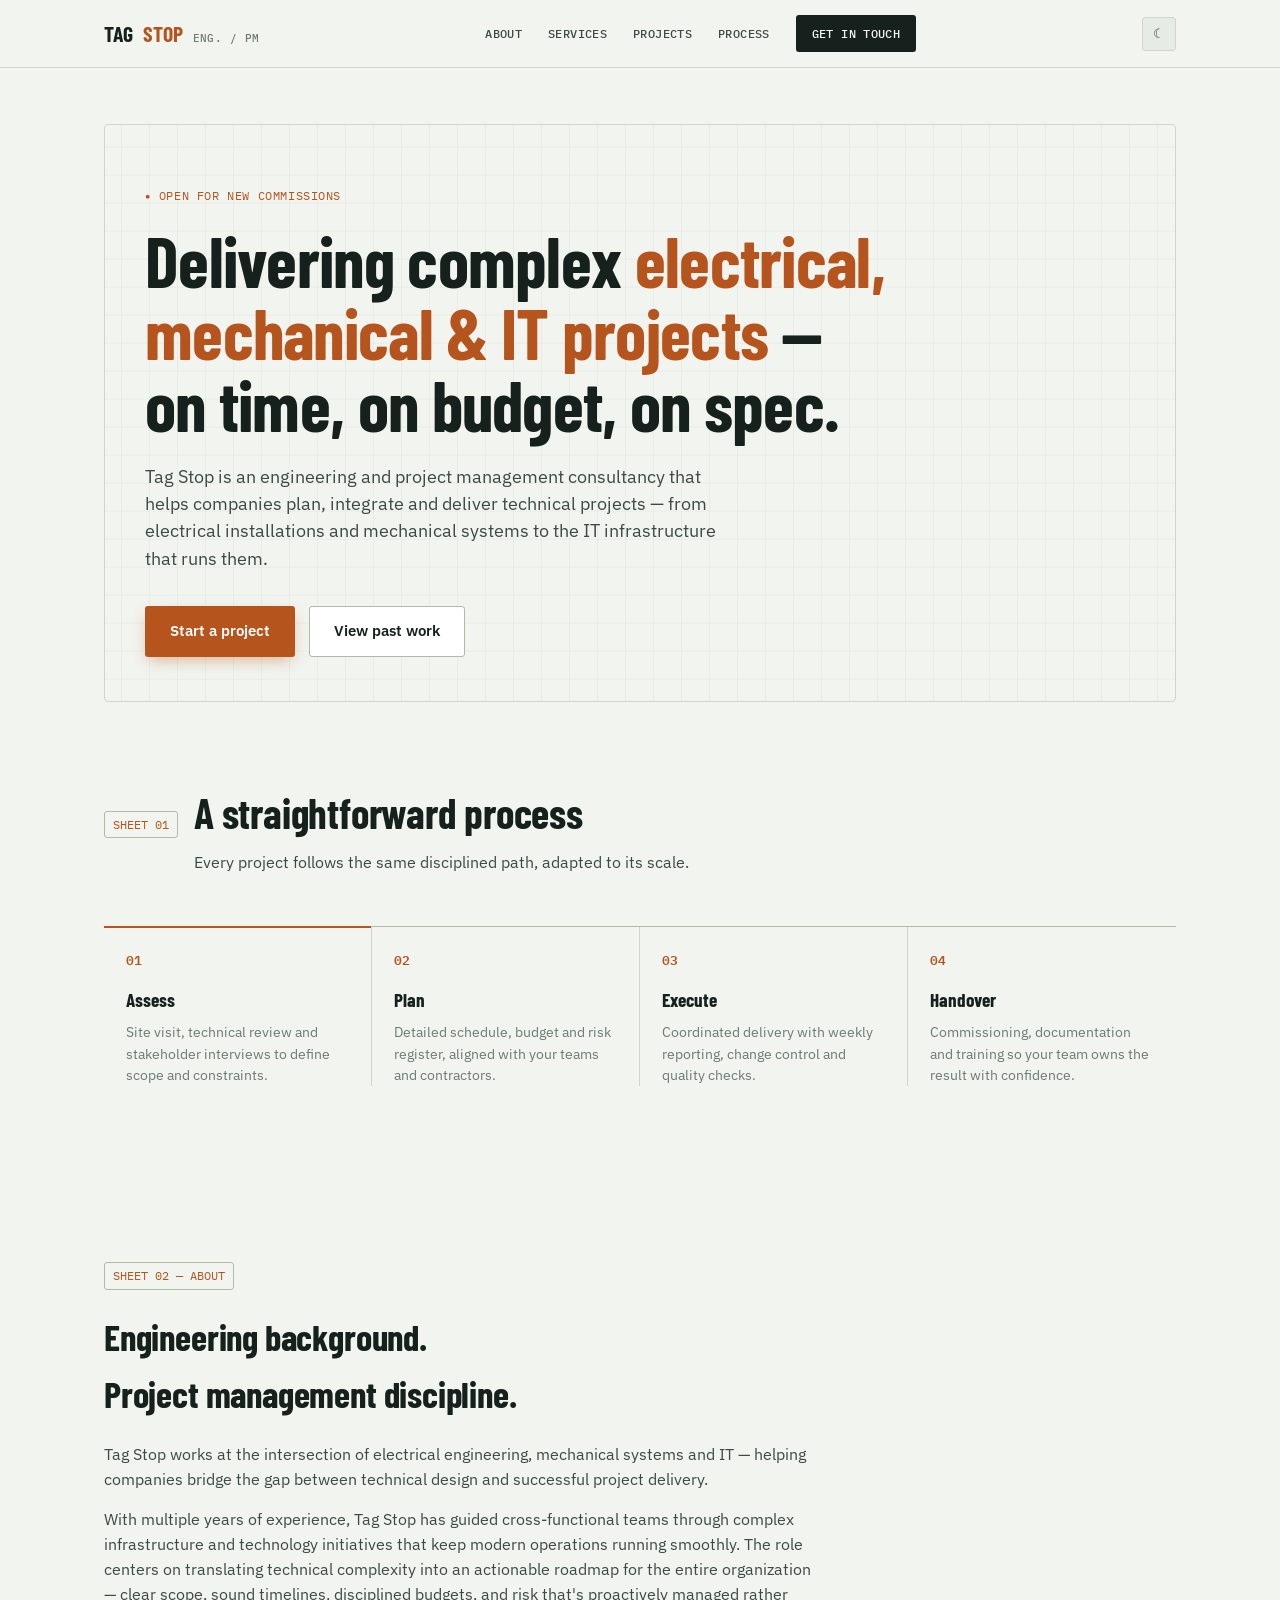
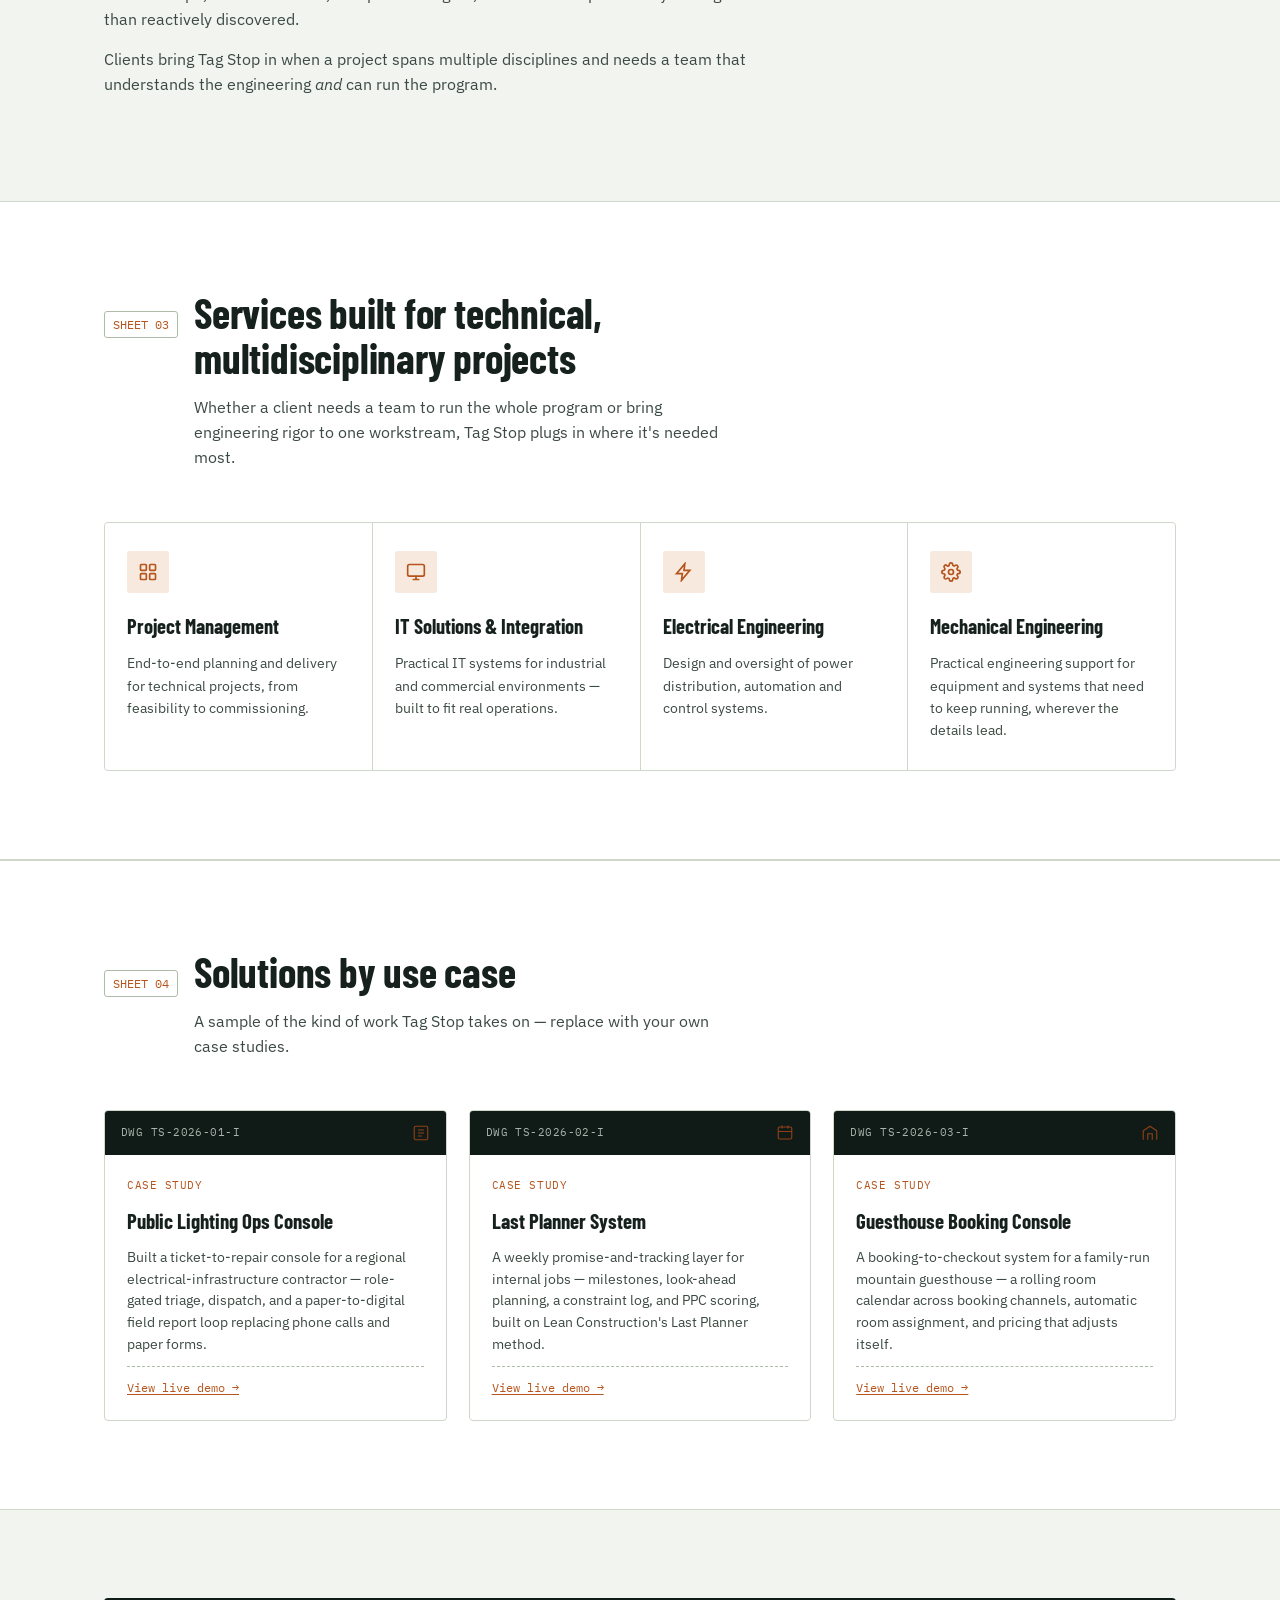
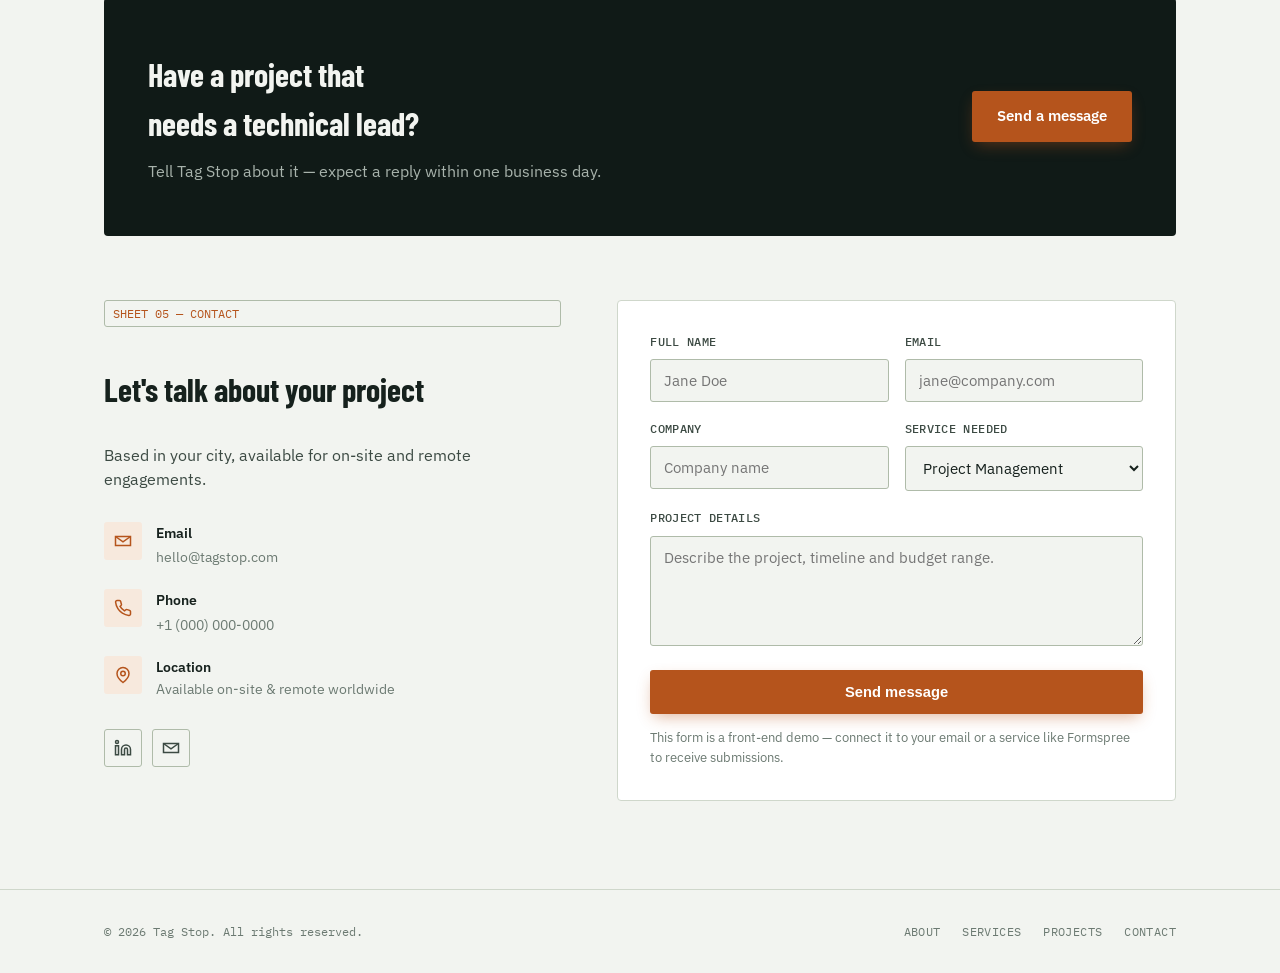
==== index.html @ 8721bf60 "Remove paper-plane illustration from hero, restore original grid Revert the hero background grid squ" ====
<!DOCTYPE html>
<html lang="en">
<head>
<meta charset="UTF-8">
<meta name="viewport" content="width=device-width, initial-scale=1.0">
<title>Tag Stop — Project Management & Engineering Consultant</title>
<meta name="description" content="Tag Stop helps companies deliver complex electrical, mechanical and IT projects on time and on budget — project management, systems integration and engineering consulting.">
<link rel="preconnect" href="https://fonts.googleapis.com">
<link rel="preconnect" href="https://fonts.gstatic.com" crossorigin>
<link href="https://fonts.googleapis.com/css2?family=Barlow+Condensed:wght@500;600;700&family=IBM+Plex+Sans:wght@400;500;600&family=IBM+Plex+Mono:wght@500;600&display=swap" rel="stylesheet">
<link rel="stylesheet" href="styles.css">
</head>
<body>

<!--
  EDIT ME: replace contact details, project descriptions,
  testimonials and stats below with your real information.
-->

<header>
  <div class="wrap nav">
    <a href="#top" class="brand">TAG<span> STOP</span><span class="brand-sub">Eng. / PM</span></a>
    <div class="nav-links">
      <a href="#about">About</a>
      <a href="#services">Services</a>
      <a href="#projects">Projects</a>
      <a href="#process">Process</a>
      <a href="#contact" class="nav-cta">Get in touch</a>
    </div>
    <div class="nav-right">
      <button class="theme-toggle" aria-label="Toggle dark mode">☾</button>
      <button class="menu-btn" aria-label="Open menu">
        <svg width="22" height="22" viewBox="0 0 24 24" fill="none" stroke="currentColor" stroke-width="2"><line x1="3" y1="6" x2="21" y2="6"/><line x1="3" y1="12" x2="21" y2="12"/><line x1="3" y1="18" x2="21" y2="18"/></svg>
      </button>
    </div>
  </div>
</header>

<main id="top">

  <!-- Hero -->
  <section class="hero">
    <div class="wrap">
      <div class="hero-frame">
        <div class="hero-main">
          <span class="eyebrow">Open for new commissions</span>
          <h1>Delivering complex <em>electrical, mechanical &amp; IT projects</em> — on time, on budget, on spec.</h1>
          <p class="lead">Tag Stop is an engineering and project management consultancy that helps companies plan, integrate and deliver technical projects — from electrical installations and mechanical systems to the IT infrastructure that runs them.</p>
          <div class="hero-actions">
            <a href="#contact" class="btn btn-primary">Start a project</a>
            <a href="#projects" class="btn btn-ghost">View past work</a>
          </div>
        </div>
      </div>
    </div>
  </section>

  <!-- Process -->
  <section id="process">
    <div class="wrap">
      <div class="section-head">
        <span class="sheet-no">SHEET&nbsp;01</span>
        <div>
          <h2>A straightforward process</h2>
          <p>Every project follows the same disciplined path, adapted to its scale.</p>
        </div>
      </div>
      <div class="process-grid">
        <div class="process-step">
          <div class="step-num">01</div>
          <h4>Assess</h4>
          <p>Site visit, technical review and stakeholder interviews to define scope and constraints.</p>
        </div>
        <div class="process-step">
          <div class="step-num">02</div>
          <h4>Plan</h4>
          <p>Detailed schedule, budget and risk register, aligned with your teams and contractors.</p>
        </div>
        <div class="process-step">
          <div class="step-num">03</div>
          <h4>Execute</h4>
          <p>Coordinated delivery with weekly reporting, change control and quality checks.</p>
        </div>
        <div class="process-step">
          <div class="step-num">04</div>
          <h4>Handover</h4>
          <p>Commissioning, documentation and training so your team owns the result with confidence.</p>
        </div>
      </div>
    </div>
  </section>

  <!-- About -->
  <section id="about">
    <div class="wrap">
      <div class="about-copy" style="max-width:720px;">
        <span class="kicker">SHEET 02 — ABOUT</span>
        <h3>Engineering background. Project management discipline.</h3>
        <p>Tag Stop works at the intersection of electrical engineering, mechanical systems and IT — helping companies bridge the gap between technical design and successful project delivery.</p>
        <p>With multiple years of experience, Tag Stop has guided cross-functional teams through complex infrastructure and technology initiatives that keep modern operations running smoothly. The role centers on translating technical complexity into an actionable roadmap for the entire organization — clear scope, sound timelines, disciplined budgets, and risk that's proactively managed rather than reactively discovered.</p>
        <p>Clients bring Tag Stop in when a project spans multiple disciplines and needs a team that understands the engineering <em>and</em> can run the program.</p>
      </div>
    </div>
  </section>

  <!-- Services -->
  <section id="services" class="alt-bg">
    <div class="wrap">
      <div class="section-head">
        <span class="sheet-no">SHEET&nbsp;03</span>
        <div>
          <h2>Services built for technical, multidisciplinary projects</h2>
          <p>Whether a client needs a team to run the whole program or bring engineering rigor to one workstream, Tag Stop plugs in where it's needed most.</p>
        </div>
      </div>
      <div class="services-grid">
        <div class="service-card">
          <div class="icon"><svg width="20" height="20" viewBox="0 0 24 24" fill="none" stroke="currentColor" stroke-width="2"><rect x="3" y="3" width="7" height="7" rx="1"/><rect x="14" y="3" width="7" height="7" rx="1"/><rect x="14" y="14" width="7" height="7" rx="1"/><rect x="3" y="14" width="7" height="7" rx="1"/></svg></div>
          <h3>Project Management</h3>
          <p>End-to-end planning and delivery for technical projects, from feasibility to commissioning.</p>
        </div>
        <div class="service-card">
          <div class="icon"><svg width="20" height="20" viewBox="0 0 24 24" fill="none" stroke="currentColor" stroke-width="2"><rect x="2" y="3" width="20" height="14" rx="2"/><path d="M8 21h8M12 17v4"/></svg></div>
          <h3>IT Solutions &amp; Integration</h3>
          <p>Practical IT systems for industrial and commercial environments — built to fit real operations.</p>
        </div>
        <div class="service-card">
          <div class="icon"><svg width="20" height="20" viewBox="0 0 24 24" fill="none" stroke="currentColor" stroke-width="2"><path d="M13 2 3 14h7l-1 8 10-12h-7l1-8Z"/></svg></div>
          <h3>Electrical Engineering</h3>
          <p>Design and oversight of power distribution, automation and control systems.</p>
        </div>
        <div class="service-card">
          <div class="icon"><svg width="20" height="20" viewBox="0 0 24 24" fill="none" stroke="currentColor" stroke-width="2"><circle cx="12" cy="12" r="3"/><path d="M19.4 15a1.65 1.65 0 0 0 .33 1.82l.06.06a2 2 0 1 1-2.83 2.83l-.06-.06a1.65 1.65 0 0 0-1.82-.33 1.65 1.65 0 0 0-1 1.51V21a2 2 0 0 1-4 0v-.09A1.65 1.65 0 0 0 9 19.4a1.65 1.65 0 0 0-1.82.33l-.06.06a2 2 0 1 1-2.83-2.83l.06-.06a1.65 1.65 0 0 0 .33-1.82 1.65 1.65 0 0 0-1.51-1H3a2 2 0 0 1 0-4h.09A1.65 1.65 0 0 0 4.6 9a1.65 1.65 0 0 0-.33-1.82l-.06-.06a2 2 0 1 1 2.83-2.83l.06.06a1.65 1.65 0 0 0 1.82.33H9a1.65 1.65 0 0 0 1-1.51V3a2 2 0 0 1 4 0v.09a1.65 1.65 0 0 0 1 1.51 1.65 1.65 0 0 0 1.82-.33l.06-.06a2 2 0 1 1 2.83 2.83l-.06.06a1.65 1.65 0 0 0-.33 1.82V9a1.65 1.65 0 0 0 1.51 1H21a2 2 0 0 1 0 4h-.09a1.65 1.65 0 0 0-1.51 1Z"/></svg></div>
          <h3>Mechanical Engineering</h3>
          <p>Practical engineering support for equipment and systems that need to keep running, wherever the details lead.</p>
        </div>
      </div>
    </div>
  </section>

  <!-- Projects -->
  <section id="projects" class="alt-bg">
    <div class="wrap">
      <div class="section-head">
        <span class="sheet-no">SHEET&nbsp;04</span>
        <div>
          <h2>Solutions by use case</h2>
          <p>A sample of the kind of work Tag Stop takes on — replace with your own case studies.</p>
        </div>
      </div>
      <div class="projects-grid">
        <div class="project-card">
          <div class="project-thumb">
            <span class="dwg-no">DWG TS-2026-01-I</span>
            <span class="icon"><svg width="18" height="18" viewBox="0 0 24 24" fill="none" stroke="currentColor" stroke-width="1.5"><rect x="3" y="3" width="18" height="18" rx="2"/><path d="M8 8h8M8 12h8M8 16h5"/></svg></span>
          </div>
          <div class="project-body">
            <span class="project-tag">Case Study</span>
            <h3>Public Lighting Ops Console</h3>
            <p>Built a ticket-to-repair console for a regional electrical-infrastructure contractor — role-gated triage, dispatch, and a paper-to-digital field report loop replacing phone calls and paper forms.</p>
            <div class="project-meta"><a href="demos/public-lighting-ops-console.html" style="color:var(--accent);text-decoration:underline;text-underline-offset:2px;">View live demo →</a></div>
          </div>
        </div>
        <div class="project-card">
          <div class="project-thumb">
            <span class="dwg-no">DWG TS-2026-02-I</span>
            <span class="icon"><svg width="18" height="18" viewBox="0 0 24 24" fill="none" stroke="currentColor" stroke-width="1.5"><rect x="3" y="4" width="18" height="16" rx="2"/><path d="M8 2v4M16 2v4M3 10h18"/></svg></span>
          </div>
          <div class="project-body">
            <span class="project-tag">Case Study</span>
            <h3>Last Planner System</h3>
            <p>A weekly promise-and-tracking layer for internal jobs — milestones, look-ahead planning, a constraint log, and PPC scoring, built on Lean Construction's Last Planner method.</p>
            <div class="project-meta"><a href="demos/last-planner-system.html" style="color:var(--accent);text-decoration:underline;text-underline-offset:2px;">View live demo →</a></div>
          </div>
        </div>
        <div class="project-card">
          <div class="project-thumb">
            <span class="dwg-no">DWG TS-2026-03-I</span>
            <span class="icon"><svg width="18" height="18" viewBox="0 0 24 24" fill="none" stroke="currentColor" stroke-width="1.5"><path d="M3 21V9l9-6 9 6v12"/><path d="M9 21v-8h6v8"/></svg></span>
          </div>
          <div class="project-body">
            <span class="project-tag">Case Study</span>
            <h3>Guesthouse Booking Console</h3>
            <p>A booking-to-checkout system for a family-run mountain guesthouse — a rolling room calendar across booking channels, automatic room assignment, and pricing that adjusts itself.</p>
            <div class="project-meta"><a href="demos/guesthouse-booking-console.html" style="color:var(--accent);text-decoration:underline;text-underline-offset:2px;">View live demo →</a></div>
          </div>
        </div>
      </div>
    </div>
  </section>

  <!-- CTA + Contact -->
  <section id="contact">
    <div class="wrap">
      <div class="cta-band" style="margin-bottom:64px;">
        <div>
          <h2>Have a project that needs a technical lead?</h2>
          <p>Tell Tag Stop about it — expect a reply within one business day.</p>
        </div>
        <a href="#contact-form" class="btn btn-primary">Send a message</a>
      </div>

      <div class="contact-wrap">
        <div class="contact-info">
          <span class="kicker">SHEET 05 — CONTACT</span>
          <h2>Let's talk about your project</h2>
          <p style="color:var(--ink-700);margin-bottom:10px;">Based in your city, available for on-site and remote engagements.</p>

          <div class="contact-item">
            <div class="icon"><svg width="18" height="18" viewBox="0 0 24 24" fill="none" stroke="currentColor" stroke-width="2"><path d="M4 4h16v16H4z" opacity="0"/><path d="M22 6 12 13 2 6"/><path d="M2 6h20v12H2z"/></svg></div>
            <div>
              <h4>Email</h4>
              <a href="mailto:hello@tagstop.com">hello@tagstop.com</a>
            </div>
          </div>
          <div class="contact-item">
            <div class="icon"><svg width="18" height="18" viewBox="0 0 24 24" fill="none" stroke="currentColor" stroke-width="2"><path d="M22 16.92v3a2 2 0 0 1-2.18 2 19.79 19.79 0 0 1-8.63-3.07 19.5 19.5 0 0 1-6-6 19.79 19.79 0 0 1-3.07-8.67A2 2 0 0 1 4.11 2h3a2 2 0 0 1 2 1.72c.127.96.362 1.903.7 2.81a2 2 0 0 1-.45 2.11L8.09 9.91a16 16 0 0 0 6 6l1.27-1.27a2 2 0 0 1 2.11-.45c.907.338 1.85.573 2.81.7A2 2 0 0 1 22 16.92Z"/></svg></div>
            <div>
              <h4>Phone</h4>
              <a href="tel:+10000000000">+1 (000) 000-0000</a>
            </div>
          </div>
          <div class="contact-item">
            <div class="icon"><svg width="18" height="18" viewBox="0 0 24 24" fill="none" stroke="currentColor" stroke-width="2"><path d="M20 10c0 6-8 12-8 12s-8-6-8-12a8 8 0 0 1 16 0Z"/><circle cx="12" cy="10" r="3"/></svg></div>
            <div>
              <h4>Location</h4>
              <p>Available on-site &amp; remote worldwide</p>
            </div>
          </div>

          <div class="social-row">
            <a href="#" aria-label="LinkedIn"><svg width="18" height="18" viewBox="0 0 24 24" fill="none" stroke="currentColor" stroke-width="2"><path d="M16 8a6 6 0 0 1 6 6v7h-4v-7a2 2 0 0 0-2-2 2 2 0 0 0-2 2v7h-4v-7a6 6 0 0 1 6-6Z"/><rect x="2" y="9" width="4" height="12"/><circle cx="4" cy="4" r="2"/></svg></a>
            <a href="#" aria-label="Email"><svg width="18" height="18" viewBox="0 0 24 24" fill="none" stroke="currentColor" stroke-width="2"><path d="M22 6 12 13 2 6"/><path d="M2 6h20v12H2z"/></svg></a>
          </div>
        </div>

        <div class="form-card" id="contact-form">
          <form id="contact-form-el">
            <div class="form-row">
              <div class="field">
                <label for="name">Full name</label>
                <input id="name" name="name" type="text" required placeholder="Jane Doe">
              </div>
              <div class="field">
                <label for="email">Email</label>
                <input id="email" name="email" type="email" required placeholder="jane@company.com">
              </div>
            </div>
            <div class="form-row">
              <div class="field">
                <label for="company">Company</label>
                <input id="company" name="company" type="text" placeholder="Company name">
              </div>
              <div class="field">
                <label for="service">Service needed</label>
                <select id="service" name="service">
                  <option>Project Management</option>
                  <option>IT Solutions &amp; Integration</option>
                  <option>Electrical Engineering</option>
                  <option>Mechanical Engineering</option>
                  <option>Other / Not sure yet</option>
                </select>
              </div>
            </div>
            <div class="field">
              <label for="message">Project details</label>
              <textarea id="message" name="message" required placeholder="Describe the project, timeline and budget range."></textarea>
            </div>
            <button type="submit" class="btn btn-primary" style="width:100%;justify-content:center;">Send message</button>
            <p class="form-note">This form is a front-end demo — connect it to your email or a service like Formspree to receive submissions.</p>
            <p id="form-status"></p>
          </form>
        </div>
      </div>
    </div>
  </section>

</main>

<footer>
  <div class="wrap footer-row">
    <p>© <span id="year"></span> Tag Stop. All rights reserved.</p>
    <div class="footer-links">
      <a href="#about">About</a>
      <a href="#services">Services</a>
      <a href="#projects">Projects</a>
      <a href="#contact">Contact</a>
    </div>
  </div>
</footer>

<script src="script.js"></script>
</body>
</html>
---- styles.css ----
:root{
  --paper:#F2F4F0;
  --paper-050:#FFFFFF;
  --paper-100:#E7EBE5;
  --ink-900:#16211D;
  --ink-700:#3C4A43;
  --ink-500:#6C7A72;
  --ink-300:#A8B3AC;
  --line:#CFD7CB;
  --line-strong:#AFBBA9;
  --accent:#B5541C;
  --accent-600:#8F4116;
  --accent-050:#F7E9DD;
  --blue-ink:#2C5870;
  --blue-050:#E4EDF0;
  --panel-dark:#101A17;
  --panel-dark-2:#182620;
  --display:'Barlow Condensed',sans-serif;
  --body:'IBM Plex Sans',sans-serif;
  --mono:'IBM Plex Mono',monospace;
}
:root[data-theme="dark"]{
  --paper:#0E1613;
  --paper-050:#131E1A;
  --paper-100:#1A2622;
  --ink-900:#EAF0EA;
  --ink-700:#B7C4BC;
  --ink-500:#899A90;
  --ink-300:#3A4842;
  --line:#28362F;
  --line-strong:#3A4A42;
  --accent:#E2874A;
  --accent-600:#EEA46E;
  --accent-050:#2A1D12;
  --blue-ink:#7FB2CC;
  --blue-050:#16262E;
  --panel-dark:#08100D;
  --panel-dark-2:#0F1915;
}
@media (prefers-color-scheme: dark){
  :root:not([data-theme="light"]){
    --paper:#0E1613;
    --paper-050:#131E1A;
    --paper-100:#1A2622;
    --ink-900:#EAF0EA;
    --ink-700:#B7C4BC;
    --ink-500:#899A90;
    --ink-300:#3A4842;
    --line:#28362F;
    --line-strong:#3A4A42;
    --accent:#E2874A;
    --accent-600:#EEA46E;
    --accent-050:#2A1D12;
    --blue-ink:#7FB2CC;
    --blue-050:#16262E;
    --panel-dark:#08100D;
    --panel-dark-2:#0F1915;
  }
}
*{box-sizing:border-box;margin:0;padding:0;}
html{scroll-behavior:smooth;}
@media (prefers-reduced-motion: reduce){
  html{scroll-behavior:auto;}
  *{animation-duration:0.001ms !important; transition-duration:0.001ms !important;}
}
body{
  font-family:var(--body);
  background:var(--paper);
  color:var(--ink-900);
  line-height:1.55;
  -webkit-font-smoothing:antialiased;
}
img,svg{display:block;max-width:100%;}
a{color:inherit;text-decoration:none;}
ul{list-style:none;}
:focus-visible{outline:2px solid var(--accent);outline-offset:2px;}
h1,h2,h3,h4{text-wrap:balance;}

.wrap{
  width:100%;
  max-width:1120px;
  margin:0 auto;
  padding-inline:24px;
}

/* Header */
header{
  position:sticky;
  top:0;
  z-index:50;
  background:color-mix(in srgb, var(--paper) 90%, transparent);
  backdrop-filter:blur(10px);
  border-bottom:1px solid var(--line);
}
.nav{
  display:flex;
  align-items:center;
  justify-content:space-between;
  padding-block:15px;
}
.brand{
  font-family:var(--display);
  font-weight:700;
  font-size:1.35rem;
  letter-spacing:0.01em;
  display:flex;
  align-items:baseline;
  gap:9px;
}
.brand .brand-sub{
  font-family:var(--mono);
  font-weight:500;
  font-size:0.68rem;
  letter-spacing:0.04em;
  text-transform:uppercase;
  color:var(--ink-500);
}
.brand span{color:var(--accent);}
.nav-links{
  display:flex;
  gap:26px;
  align-items:center;
}
.nav-links a{
  font-family:var(--mono);
  font-size:0.78rem;
  letter-spacing:0.03em;
  text-transform:uppercase;
  font-weight:500;
  color:var(--ink-700);
  transition:color .15s;
}
.nav-links a:hover{color:var(--accent);}
.nav-cta{
  background:var(--ink-900);
  color:var(--paper) !important;
  padding:9px 16px;
  border-radius:3px;
}
.theme-toggle{
  background:var(--paper-100);
  border:1px solid var(--line);
  border-radius:3px;
  width:34px;
  height:34px;
  display:flex;
  align-items:center;
  justify-content:center;
  cursor:pointer;
  color:var(--ink-700);
}
.menu-btn{
  display:none;
  background:none;
  border:none;
  cursor:pointer;
  color:var(--ink-900);
  padding:6px;
}
.nav-right{display:flex;align-items:center;gap:14px;}

/* Hero — laid out like a drawing-sheet title block */
.hero{
  padding-block:56px 0;
  position:relative;
}
.hero-frame{
  border:1px solid var(--line);
  border-radius:4px;
  overflow:hidden;
}
.hero-main{
  padding:56px 40px 44px;
  background:
    repeating-linear-gradient(0deg, transparent, transparent 27px, color-mix(in srgb, var(--line) 55%, transparent) 28px),
    repeating-linear-gradient(90deg, transparent, transparent 27px, color-mix(in srgb, var(--line) 55%, transparent) 28px);
  background-size:28px 28px;
  background-position:center;
}
.eyebrow{
  display:inline-flex;
  align-items:center;
  gap:8px;
  font-family:var(--mono);
  font-size:0.74rem;
  letter-spacing:0.05em;
  text-transform:uppercase;
  color:var(--accent);
  margin-bottom:20px;
}
.eyebrow::before{content:"●"; font-size:0.55rem;}
.hero h1{
  font-family:var(--display);
  font-weight:700;
  font-size:clamp(2.4rem, 6vw, 4.4rem);
  letter-spacing:-0.01em;
  line-height:1.02;
  max-width:820px;
}
.hero h1 em{
  font-style:normal;
  color:var(--accent);
}
.hero p.lead{
  margin-top:22px;
  font-size:1.1rem;
  color:var(--ink-700);
  max-width:600px;
}
.hero-actions{
  display:flex;
  gap:14px;
  margin-top:34px;
  flex-wrap:wrap;
}
.btn{
  display:inline-flex;
  align-items:center;
  gap:8px;
  padding:13px 24px;
  border-radius:3px;
  font-weight:600;
  font-size:0.92rem;
  cursor:pointer;
  border:1px solid transparent;
  transition:transform .15s, box-shadow .15s, background .15s;
}
.btn:hover{transform:translateY(-1px);}
.btn-primary{
  background:var(--accent);
  color:#fff;
  box-shadow:0 6px 16px -4px color-mix(in srgb, var(--accent) 45%, transparent);
}
.btn-primary:hover{background:var(--accent-600);}
.btn-ghost{
  background:var(--paper-050);
  color:var(--ink-900);
  border:1px solid var(--line-strong);
}
.btn-ghost:hover{border-color:var(--ink-500);}

/* Section shared */
section{padding-block:88px;}
.section-head{
  max-width:640px;
  margin-bottom:52px;
  display:flex;
  align-items:baseline;
  gap:16px;
}
.sheet-no{
  font-family:var(--mono);
  font-size:0.78rem;
  color:var(--accent);
  border:1px solid var(--line-strong);
  border-radius:3px;
  padding:3px 8px;
  flex-shrink:0;
  white-space:nowrap;
}
.kicker{
  font-family:var(--mono);
  font-size:0.78rem;
  color:var(--accent);
  border:1px solid var(--line-strong);
  border-radius:3px;
  padding:3px 8px;
  display:inline-block;
  margin-bottom:18px;
}
.section-head h2{
  font-family:var(--display);
  font-size:clamp(1.9rem, 3.4vw, 2.6rem);
  font-weight:700;
  letter-spacing:-0.005em;
  line-height:1.08;
}
.section-head p{
  margin-top:14px;
  color:var(--ink-700);
  font-size:1.02rem;
  max-width:560px;
}
.alt-bg{background:var(--paper-050); border-top:1px solid var(--line); border-bottom:1px solid var(--line);}

/* About */
.about-copy h3{
  font-family:var(--display);
  font-weight:700;
  font-size:clamp(1.7rem,3vw,2.3rem);
  letter-spacing:-0.005em;
  margin-bottom:20px;
}
.about-copy p{color:var(--ink-700); margin-bottom:16px;}

/* Services */
.services-grid{
  display:grid;
  grid-template-columns:repeat(4,1fr);
  gap:1px;
  background:var(--line);
  border:1px solid var(--line);
  border-radius:4px;
  overflow:hidden;
}
.service-card{
  padding:28px 22px;
  background:var(--paper-050);
  transition:background .15s;
}
.service-card:hover{background:color-mix(in srgb, var(--accent-050) 55%, var(--paper-050));}
.service-card .icon{
  width:42px;height:42px;
  border-radius:3px;
  background:var(--accent-050);
  color:var(--accent);
  display:flex;align-items:center;justify-content:center;
  margin-bottom:18px;
}
.service-card h3{
  font-family:var(--display);
  font-size:1.28rem;
  font-weight:700;
  margin-bottom:10px;
}
.service-card p{font-size:0.9rem;color:var(--ink-700);}

/* Projects */
.projects-grid{
  display:grid;
  grid-template-columns:repeat(3,1fr);
  gap:22px;
}
.project-card{
  border:1px solid var(--line);
  border-radius:4px;
  overflow:hidden;
  background:var(--paper-050);
  display:flex;
  flex-direction:column;
}
.project-thumb{
  height:44px;
  background:var(--panel-dark);
  display:flex;align-items:center;justify-content:space-between;
  padding:0 16px;
  color:var(--paper);
}
.project-thumb .dwg-no{font-family:var(--mono); font-size:0.7rem; letter-spacing:0.04em; color:var(--ink-300);}
.project-thumb .icon{color:var(--accent-600);}
.project-body{padding:22px; display:flex; flex-direction:column; gap:10px; flex:1;}
.project-tag{
  font-family:var(--mono);
  font-size:0.7rem;
  text-transform:uppercase;
  letter-spacing:0.05em;
  color:var(--accent);
}
.project-body h3{font-family:var(--display); font-size:1.3rem; font-weight:700;}
.project-body p{font-size:0.88rem;color:var(--ink-700); flex:1;}
.project-meta{
  display:flex;
  justify-content:space-between;
  font-family:var(--mono);
  font-size:0.76rem;
  color:var(--ink-500);
  padding-top:12px;
  border-top:1px dashed var(--line-strong);
  font-variant-numeric:tabular-nums;
}

/* Process — real sequence, so numbering earns its place */
.process-grid{
  display:grid;
  grid-template-columns:repeat(4,1fr);
  gap:0;
  border-top:1px solid var(--line-strong);
  position:relative;
}
.process-step{
  padding:24px 22px 0;
  position:relative;
  border-right:1px solid var(--line);
}
.process-step:last-child{border-right:none;}
.process-step:first-child::before{
  content:"";
  position:absolute;
  top:-1px; left:0;
  width:100%; height:2px;
  background:var(--accent);
}
.step-num{
  font-family:var(--mono);
  font-size:0.8rem;
  font-weight:600;
  color:var(--accent);
  margin-bottom:14px;
  display:block;
}
.process-step h4{font-family:var(--display); font-size:1.2rem; font-weight:700; margin-bottom:8px;}
.process-step p{font-size:0.86rem;color:var(--ink-500);}

/* Contact */
.contact-wrap{
  display:grid;
  grid-template-columns:0.9fr 1.1fr;
  gap:56px;
}
.contact-info h2{
  font-family:var(--display);
  font-weight:700;
  font-size:clamp(1.6rem,2.5vw,2.1rem);
  margin-bottom:8px;
}
.contact-info{display:flex; flex-direction:column; gap:20px;}
.contact-item{display:flex; gap:14px; align-items:flex-start;}
.contact-item .icon{
  width:38px;height:38px;flex-shrink:0;
  border-radius:3px;
  background:var(--accent-050);
  color:var(--accent);
  display:flex;align-items:center;justify-content:center;
}
.contact-item h4{font-size:0.9rem;font-weight:600;}
.contact-item p, .contact-item a{font-size:0.88rem;color:var(--ink-500);}
.social-row{display:flex; gap:10px; margin-top:8px;}
.social-row a{
  width:38px;height:38px;
  border:1px solid var(--line-strong);
  border-radius:3px;
  display:flex;align-items:center;justify-content:center;
  color:var(--ink-700);
  transition:border-color .15s,color .15s;
}
.social-row a:hover{border-color:var(--accent); color:var(--accent);}

.form-card{
  background:var(--paper-050);
  border:1px solid var(--line);
  border-radius:4px;
  padding:32px;
}
.form-row{display:grid; grid-template-columns:1fr 1fr; gap:16px;}
.field{margin-bottom:18px;}
.field label{
  display:block;
  font-family:var(--mono);
  font-size:0.74rem;
  text-transform:uppercase;
  letter-spacing:0.03em;
  font-weight:500;
  margin-bottom:8px;
  color:var(--ink-700);
}
.field input, .field select, .field textarea{
  width:100%;
  padding:11px 13px;
  border:1px solid var(--line-strong);
  border-radius:3px;
  background:var(--paper);
  color:var(--ink-900);
  font-family:var(--body);
  font-size:0.92rem;
}
.field textarea{resize:vertical; min-height:110px;}
.field input:focus, .field select:focus, .field textarea:focus{
  outline:none;
  border-color:var(--accent);
  background:var(--paper-050);
}
.form-note{font-size:0.8rem; color:var(--ink-500); margin-top:14px;}
#form-status{font-size:0.85rem; margin-top:14px; display:none;}
#form-status.show{display:block;}
#form-status.ok{color:var(--blue-ink);}

/* CTA band */
.cta-band{
  background:var(--panel-dark);
  color:var(--paper);
  border-radius:4px;
  padding:52px 44px;
  display:flex;
  align-items:center;
  justify-content:space-between;
  gap:32px;
  flex-wrap:wrap;
}
.cta-band h2{
  font-family:var(--display);
  font-size:2rem;
  font-weight:700;
  max-width:480px;
}
.cta-band p{color:var(--ink-300); margin-top:10px;}
.cta-band .btn-primary{background:var(--accent); color:#fff;}
.cta-band .btn-primary:hover{background:var(--accent-600);}

/* Footer */
footer{
  border-top:1px solid var(--line);
  padding-block:32px;
}
.footer-row{
  display:flex;
  justify-content:space-between;
  align-items:center;
  flex-wrap:wrap;
  gap:14px;
}
.footer-row p{font-family:var(--mono); font-size:0.78rem; color:var(--ink-500);}
.footer-links{display:flex; gap:22px;}
.footer-links a{font-family:var(--mono); font-size:0.78rem; text-transform:uppercase; letter-spacing:0.03em; color:var(--ink-500);}
.footer-links a:hover{color:var(--accent);}

/* Responsive */
@media (max-width: 900px){
  .nav-links{
    position:fixed;
    top:64px; left:0; right:0;
    background:var(--paper);
    border-bottom:1px solid var(--line);
    flex-direction:column;
    align-items:flex-start;
    padding:20px 24px;
    gap:18px;
    display:none;
  }
  .nav-links.open{display:flex;}
  .menu-btn{display:flex;}
  .services-grid{grid-template-columns:repeat(2,1fr);}
  .projects-grid{grid-template-columns:1fr;}
  .process-grid{grid-template-columns:repeat(2,1fr);}
  .process-step{border-bottom:1px solid var(--line); padding-bottom:20px;}
  .process-step:nth-child(2n){border-right:none;}
  .contact-wrap{grid-template-columns:1fr;}
  .form-row{grid-template-columns:1fr;}
  .cta-band{flex-direction:column; align-items:flex-start;}
}
@media (max-width: 560px){
  .services-grid{grid-template-columns:1fr;}
  .process-grid{grid-template-columns:1fr;}
  section{padding-block:64px;}
  .hero-main{padding:40px 22px 32px;}
}
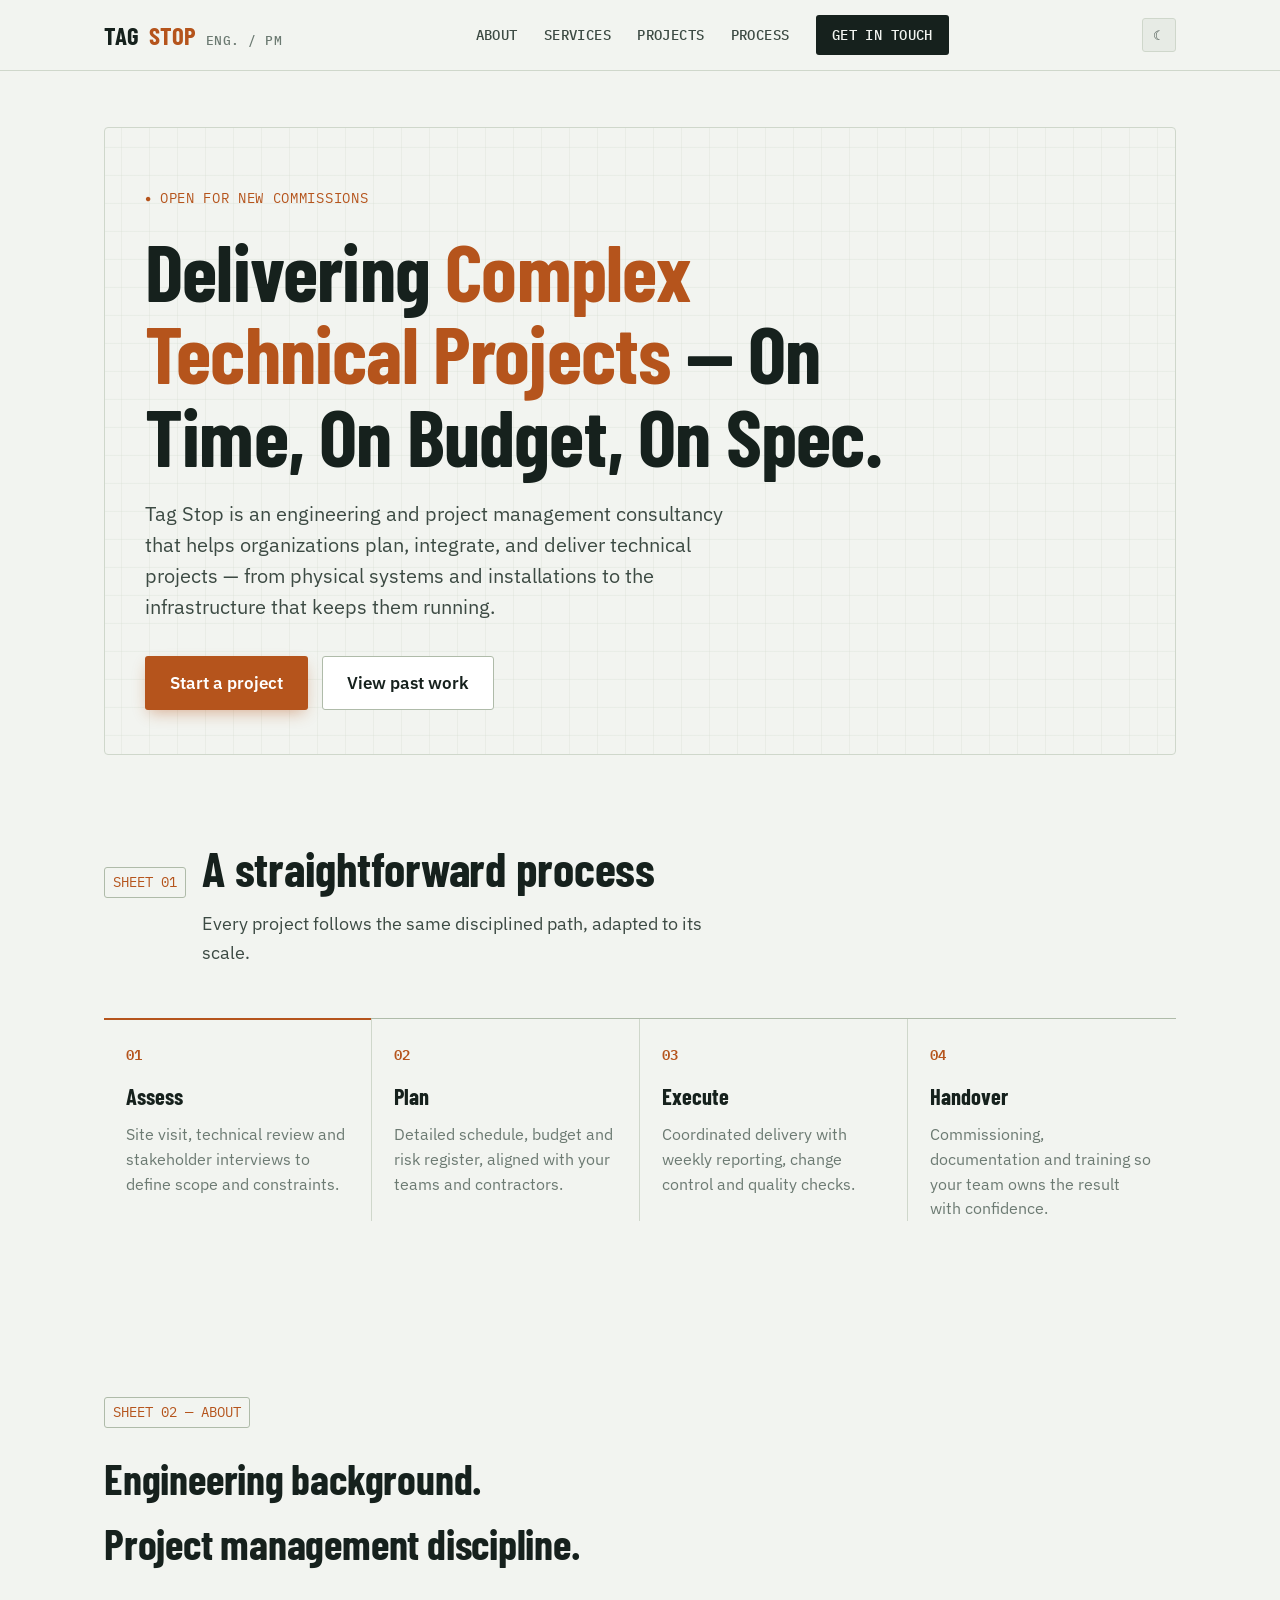
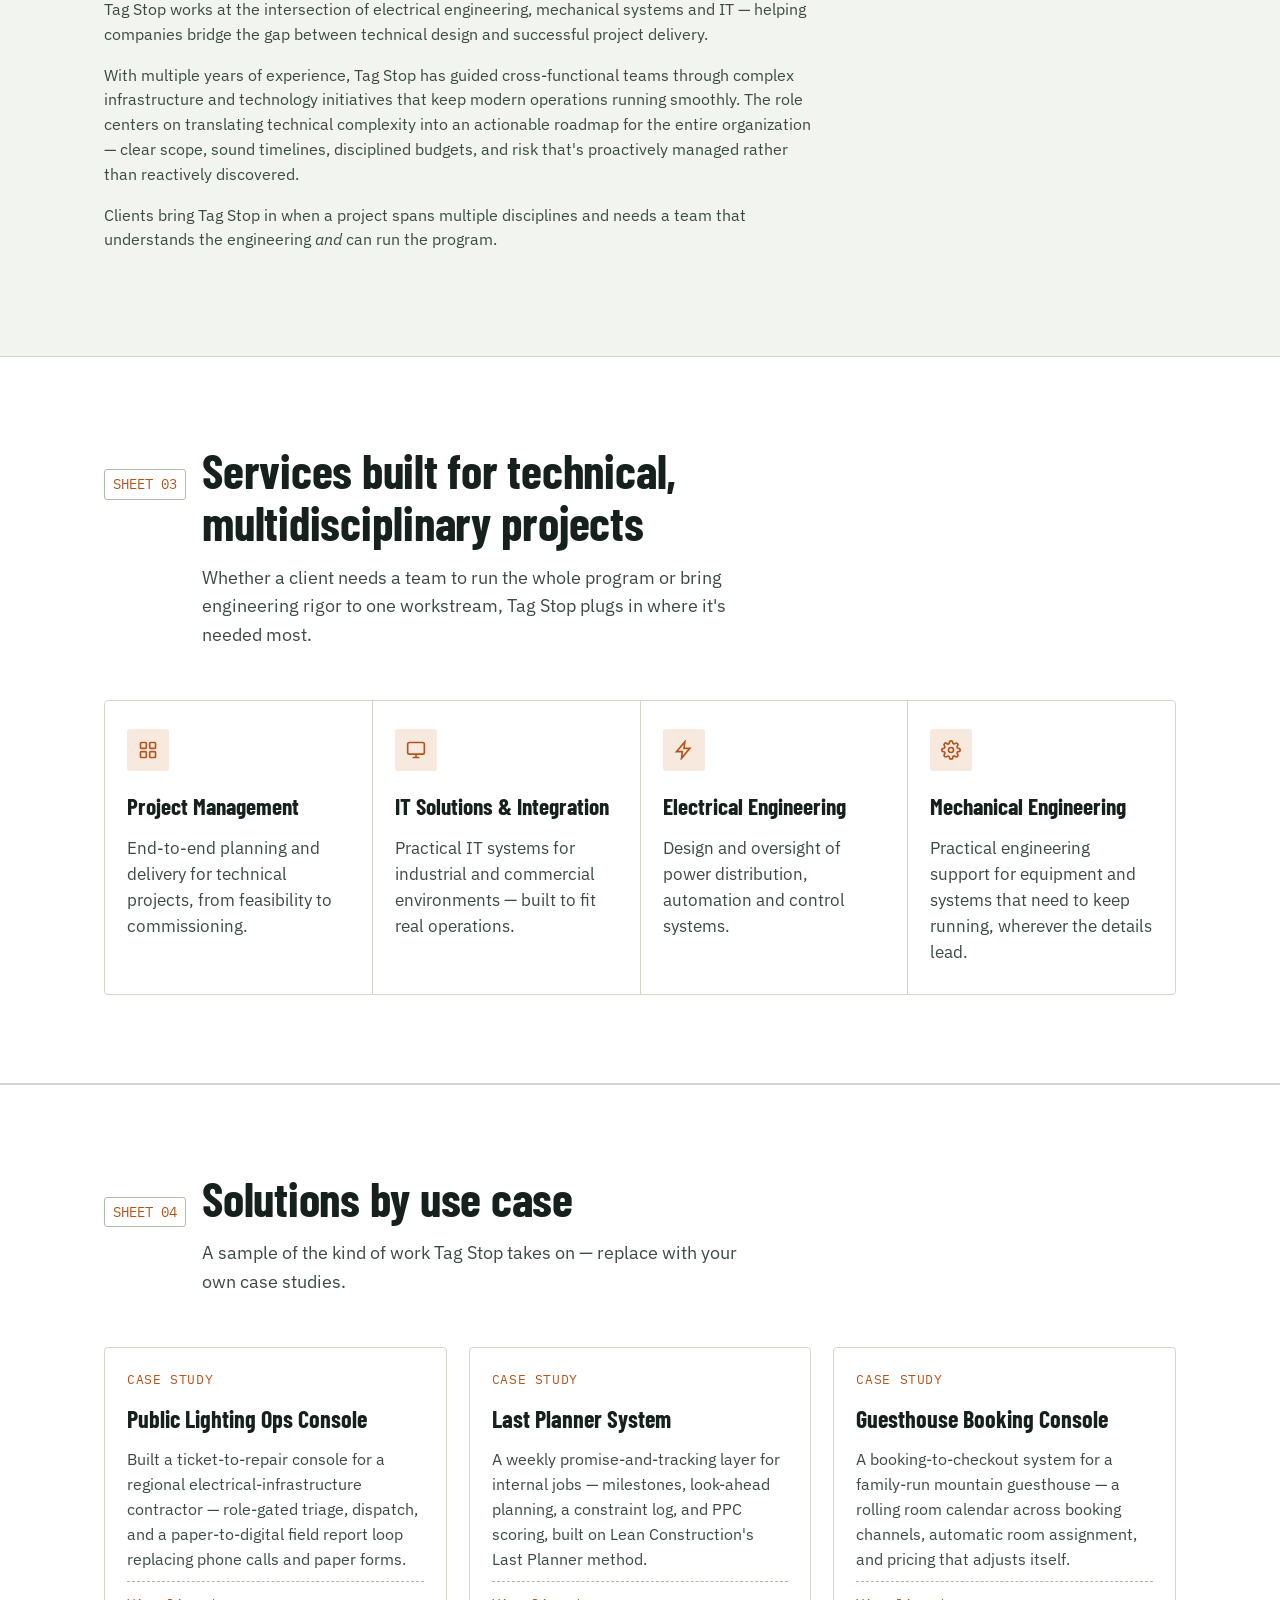
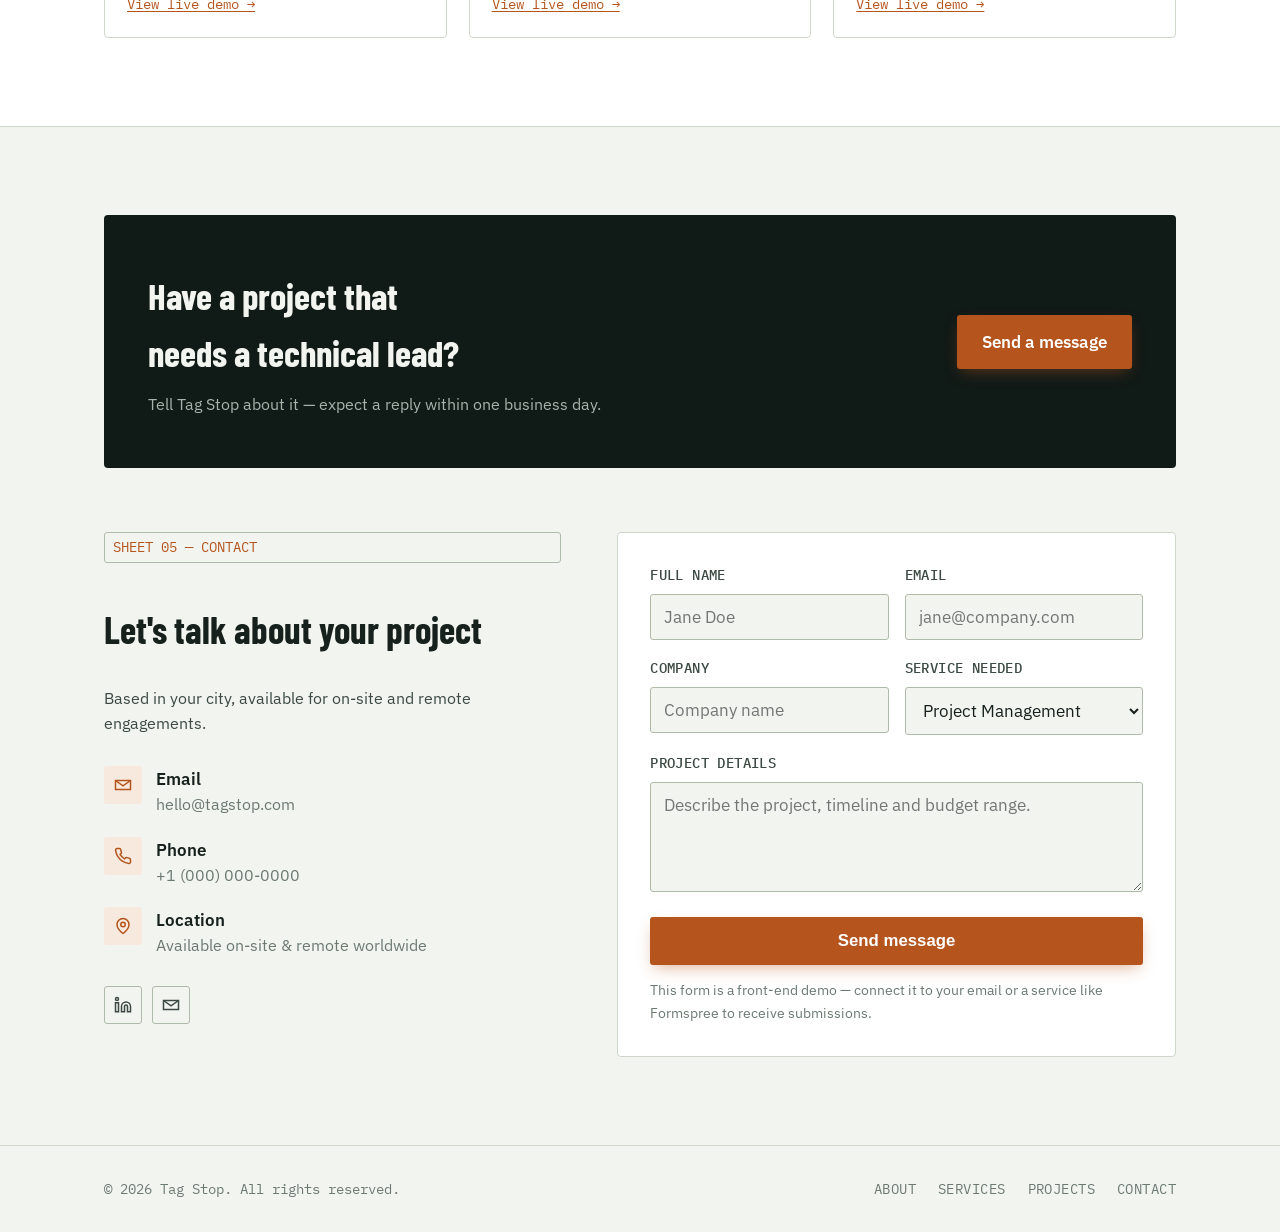
==== commit 9f122f2f: "Remove project card headers, scale up all text, update hero copy - Remove the DWG-number header bar " ====
--- a/index.html
+++ b/index.html
@@ -44,8 +44,8 @@
       <div class="hero-frame">
         <div class="hero-main">
           <span class="eyebrow">Open for new commissions</span>
-          <h1>Delivering complex <em>electrical, mechanical &amp; IT projects</em> — on time, on budget, on spec.</h1>
-          <p class="lead">Tag Stop is an engineering and project management consultancy that helps companies plan, integrate and deliver technical projects — from electrical installations and mechanical systems to the IT infrastructure that runs them.</p>
+          <h1>Delivering <em>Complex Technical Projects</em> — On Time, On Budget, On Spec.</h1>
+          <p class="lead">Tag Stop is an engineering and project management consultancy that helps organizations plan, integrate, and deliver technical projects — from physical systems and installations to the infrastructure that keeps them running.</p>
           <div class="hero-actions">
             <a href="#contact" class="btn btn-primary">Start a project</a>
             <a href="#projects" class="btn btn-ghost">View past work</a>
@@ -150,10 +150,6 @@
       </div>
       <div class="projects-grid">
         <div class="project-card">
-          <div class="project-thumb">
-            <span class="dwg-no">DWG TS-2026-01-I</span>
-            <span class="icon"><svg width="18" height="18" viewBox="0 0 24 24" fill="none" stroke="currentColor" stroke-width="1.5"><rect x="3" y="3" width="18" height="18" rx="2"/><path d="M8 8h8M8 12h8M8 16h5"/></svg></span>
-          </div>
           <div class="project-body">
             <span class="project-tag">Case Study</span>
             <h3>Public Lighting Ops Console</h3>
@@ -162,10 +158,6 @@
           </div>
         </div>
         <div class="project-card">
-          <div class="project-thumb">
-            <span class="dwg-no">DWG TS-2026-02-I</span>
-            <span class="icon"><svg width="18" height="18" viewBox="0 0 24 24" fill="none" stroke="currentColor" stroke-width="1.5"><rect x="3" y="4" width="18" height="16" rx="2"/><path d="M8 2v4M16 2v4M3 10h18"/></svg></span>
-          </div>
           <div class="project-body">
             <span class="project-tag">Case Study</span>
             <h3>Last Planner System</h3>
@@ -174,10 +166,6 @@
           </div>
         </div>
         <div class="project-card">
-          <div class="project-thumb">
-            <span class="dwg-no">DWG TS-2026-03-I</span>
-            <span class="icon"><svg width="18" height="18" viewBox="0 0 24 24" fill="none" stroke="currentColor" stroke-width="1.5"><path d="M3 21V9l9-6 9 6v12"/><path d="M9 21v-8h6v8"/></svg></span>
-          </div>
           <div class="project-body">
             <span class="project-tag">Case Study</span>
             <h3>Guesthouse Booking Console</h3>
--- a/styles.css
+++ b/styles.css
@@ -101,7 +101,7 @@
 .brand{
   font-family:var(--display);
   font-weight:700;
-  font-size:1.35rem;
+  font-size:1.55rem;
   letter-spacing:0.01em;
   display:flex;
   align-items:baseline;
@@ -110,7 +110,7 @@
 .brand .brand-sub{
   font-family:var(--mono);
   font-weight:500;
-  font-size:0.68rem;
+  font-size:0.8rem;
   letter-spacing:0.04em;
   text-transform:uppercase;
   color:var(--ink-500);
@@ -123,7 +123,7 @@
 }
 .nav-links a{
   font-family:var(--mono);
-  font-size:0.78rem;
+  font-size:0.9rem;
   letter-spacing:0.03em;
   text-transform:uppercase;
   font-weight:500;
@@ -182,17 +182,17 @@
   align-items:center;
   gap:8px;
   font-family:var(--mono);
-  font-size:0.74rem;
+  font-size:0.85rem;
   letter-spacing:0.05em;
   text-transform:uppercase;
   color:var(--accent);
   margin-bottom:20px;
 }
-.eyebrow::before{content:"●"; font-size:0.55rem;}
+.eyebrow::before{content:"●"; font-size:0.65rem;}
 .hero h1{
   font-family:var(--display);
   font-weight:700;
-  font-size:clamp(2.4rem, 6vw, 4.4rem);
+  font-size:clamp(2.75rem, 6.9vw, 5.05rem);
   letter-spacing:-0.01em;
   line-height:1.02;
   max-width:820px;
@@ -203,7 +203,7 @@
 }
 .hero p.lead{
   margin-top:22px;
-  font-size:1.1rem;
+  font-size:1.25rem;
   color:var(--ink-700);
   max-width:600px;
 }
@@ -220,7 +220,7 @@
   padding:13px 24px;
   border-radius:3px;
   font-weight:600;
-  font-size:0.92rem;
+  font-size:1.05rem;
   cursor:pointer;
   border:1px solid transparent;
   transition:transform .15s, box-shadow .15s, background .15s;
@@ -250,7 +250,7 @@
 }
 .sheet-no{
   font-family:var(--mono);
-  font-size:0.78rem;
+  font-size:0.9rem;
   color:var(--accent);
   border:1px solid var(--line-strong);
   border-radius:3px;
@@ -260,7 +260,7 @@
 }
 .kicker{
   font-family:var(--mono);
-  font-size:0.78rem;
+  font-size:0.9rem;
   color:var(--accent);
   border:1px solid var(--line-strong);
   border-radius:3px;
@@ -270,7 +270,7 @@
 }
 .section-head h2{
   font-family:var(--display);
-  font-size:clamp(1.9rem, 3.4vw, 2.6rem);
+  font-size:clamp(2.2rem, 3.9vw, 3rem);
   font-weight:700;
   letter-spacing:-0.005em;
   line-height:1.08;
@@ -278,7 +278,7 @@
 .section-head p{
   margin-top:14px;
   color:var(--ink-700);
-  font-size:1.02rem;
+  font-size:1.15rem;
   max-width:560px;
 }
 .alt-bg{background:var(--paper-050); border-top:1px solid var(--line); border-bottom:1px solid var(--line);}
@@ -287,7 +287,7 @@
 .about-copy h3{
   font-family:var(--display);
   font-weight:700;
-  font-size:clamp(1.7rem,3vw,2.3rem);
+  font-size:clamp(1.95rem,3.4vw,2.65rem);
   letter-spacing:-0.005em;
   margin-bottom:20px;
 }
@@ -319,11 +319,11 @@
 }
 .service-card h3{
   font-family:var(--display);
-  font-size:1.28rem;
+  font-size:1.45rem;
   font-weight:700;
   margin-bottom:10px;
 }
-.service-card p{font-size:0.9rem;color:var(--ink-700);}
+.service-card p{font-size:1.05rem;color:var(--ink-700);}
 
 /* Projects */
 .projects-grid{
@@ -339,30 +339,21 @@
   display:flex;
   flex-direction:column;
 }
-.project-thumb{
-  height:44px;
-  background:var(--panel-dark);
-  display:flex;align-items:center;justify-content:space-between;
-  padding:0 16px;
-  color:var(--paper);
-}
-.project-thumb .dwg-no{font-family:var(--mono); font-size:0.7rem; letter-spacing:0.04em; color:var(--ink-300);}
-.project-thumb .icon{color:var(--accent-600);}
 .project-body{padding:22px; display:flex; flex-direction:column; gap:10px; flex:1;}
 .project-tag{
   font-family:var(--mono);
-  font-size:0.7rem;
+  font-size:0.8rem;
   text-transform:uppercase;
   letter-spacing:0.05em;
   color:var(--accent);
 }
-.project-body h3{font-family:var(--display); font-size:1.3rem; font-weight:700;}
-.project-body p{font-size:0.88rem;color:var(--ink-700); flex:1;}
+.project-body h3{font-family:var(--display); font-size:1.5rem; font-weight:700;}
+.project-body p{font-size:1rem;color:var(--ink-700); flex:1;}
 .project-meta{
   display:flex;
   justify-content:space-between;
   font-family:var(--mono);
-  font-size:0.76rem;
+  font-size:0.85rem;
   color:var(--ink-500);
   padding-top:12px;
   border-top:1px dashed var(--line-strong);
@@ -392,14 +383,14 @@
 }
 .step-num{
   font-family:var(--mono);
-  font-size:0.8rem;
+  font-size:0.9rem;
   font-weight:600;
   color:var(--accent);
   margin-bottom:14px;
   display:block;
 }
-.process-step h4{font-family:var(--display); font-size:1.2rem; font-weight:700; margin-bottom:8px;}
-.process-step p{font-size:0.86rem;color:var(--ink-500);}
+.process-step h4{font-family:var(--display); font-size:1.4rem; font-weight:700; margin-bottom:8px;}
+.process-step p{font-size:1rem;color:var(--ink-500);}
 
 /* Contact */
 .contact-wrap{
@@ -410,7 +401,7 @@
 .contact-info h2{
   font-family:var(--display);
   font-weight:700;
-  font-size:clamp(1.6rem,2.5vw,2.1rem);
+  font-size:clamp(1.85rem,2.9vw,2.4rem);
   margin-bottom:8px;
 }
 .contact-info{display:flex; flex-direction:column; gap:20px;}
@@ -422,8 +413,8 @@
   color:var(--accent);
   display:flex;align-items:center;justify-content:center;
 }
-.contact-item h4{font-size:0.9rem;font-weight:600;}
-.contact-item p, .contact-item a{font-size:0.88rem;color:var(--ink-500);}
+.contact-item h4{font-size:1.05rem;font-weight:600;}
+.contact-item p, .contact-item a{font-size:1rem;color:var(--ink-500);}
 .social-row{display:flex; gap:10px; margin-top:8px;}
 .social-row a{
   width:38px;height:38px;
@@ -446,7 +437,7 @@
 .field label{
   display:block;
   font-family:var(--mono);
-  font-size:0.74rem;
+  font-size:0.85rem;
   text-transform:uppercase;
   letter-spacing:0.03em;
   font-weight:500;
@@ -461,7 +452,7 @@
   background:var(--paper);
   color:var(--ink-900);
   font-family:var(--body);
-  font-size:0.92rem;
+  font-size:1.05rem;
 }
 .field textarea{resize:vertical; min-height:110px;}
 .field input:focus, .field select:focus, .field textarea:focus{
@@ -469,8 +460,8 @@
   border-color:var(--accent);
   background:var(--paper-050);
 }
-.form-note{font-size:0.8rem; color:var(--ink-500); margin-top:14px;}
-#form-status{font-size:0.85rem; margin-top:14px; display:none;}
+.form-note{font-size:0.9rem; color:var(--ink-500); margin-top:14px;}
+#form-status{font-size:1rem; margin-top:14px; display:none;}
 #form-status.show{display:block;}
 #form-status.ok{color:var(--blue-ink);}
 
@@ -488,7 +479,7 @@
 }
 .cta-band h2{
   font-family:var(--display);
-  font-size:2rem;
+  font-size:2.3rem;
   font-weight:700;
   max-width:480px;
 }
@@ -508,9 +499,9 @@
   flex-wrap:wrap;
   gap:14px;
 }
-.footer-row p{font-family:var(--mono); font-size:0.78rem; color:var(--ink-500);}
+.footer-row p{font-family:var(--mono); font-size:0.9rem; color:var(--ink-500);}
 .footer-links{display:flex; gap:22px;}
-.footer-links a{font-family:var(--mono); font-size:0.78rem; text-transform:uppercase; letter-spacing:0.03em; color:var(--ink-500);}
+.footer-links a{font-family:var(--mono); font-size:0.9rem; text-transform:uppercase; letter-spacing:0.03em; color:var(--ink-500);}
 .footer-links a:hover{color:var(--accent);}
 
 /* Responsive */
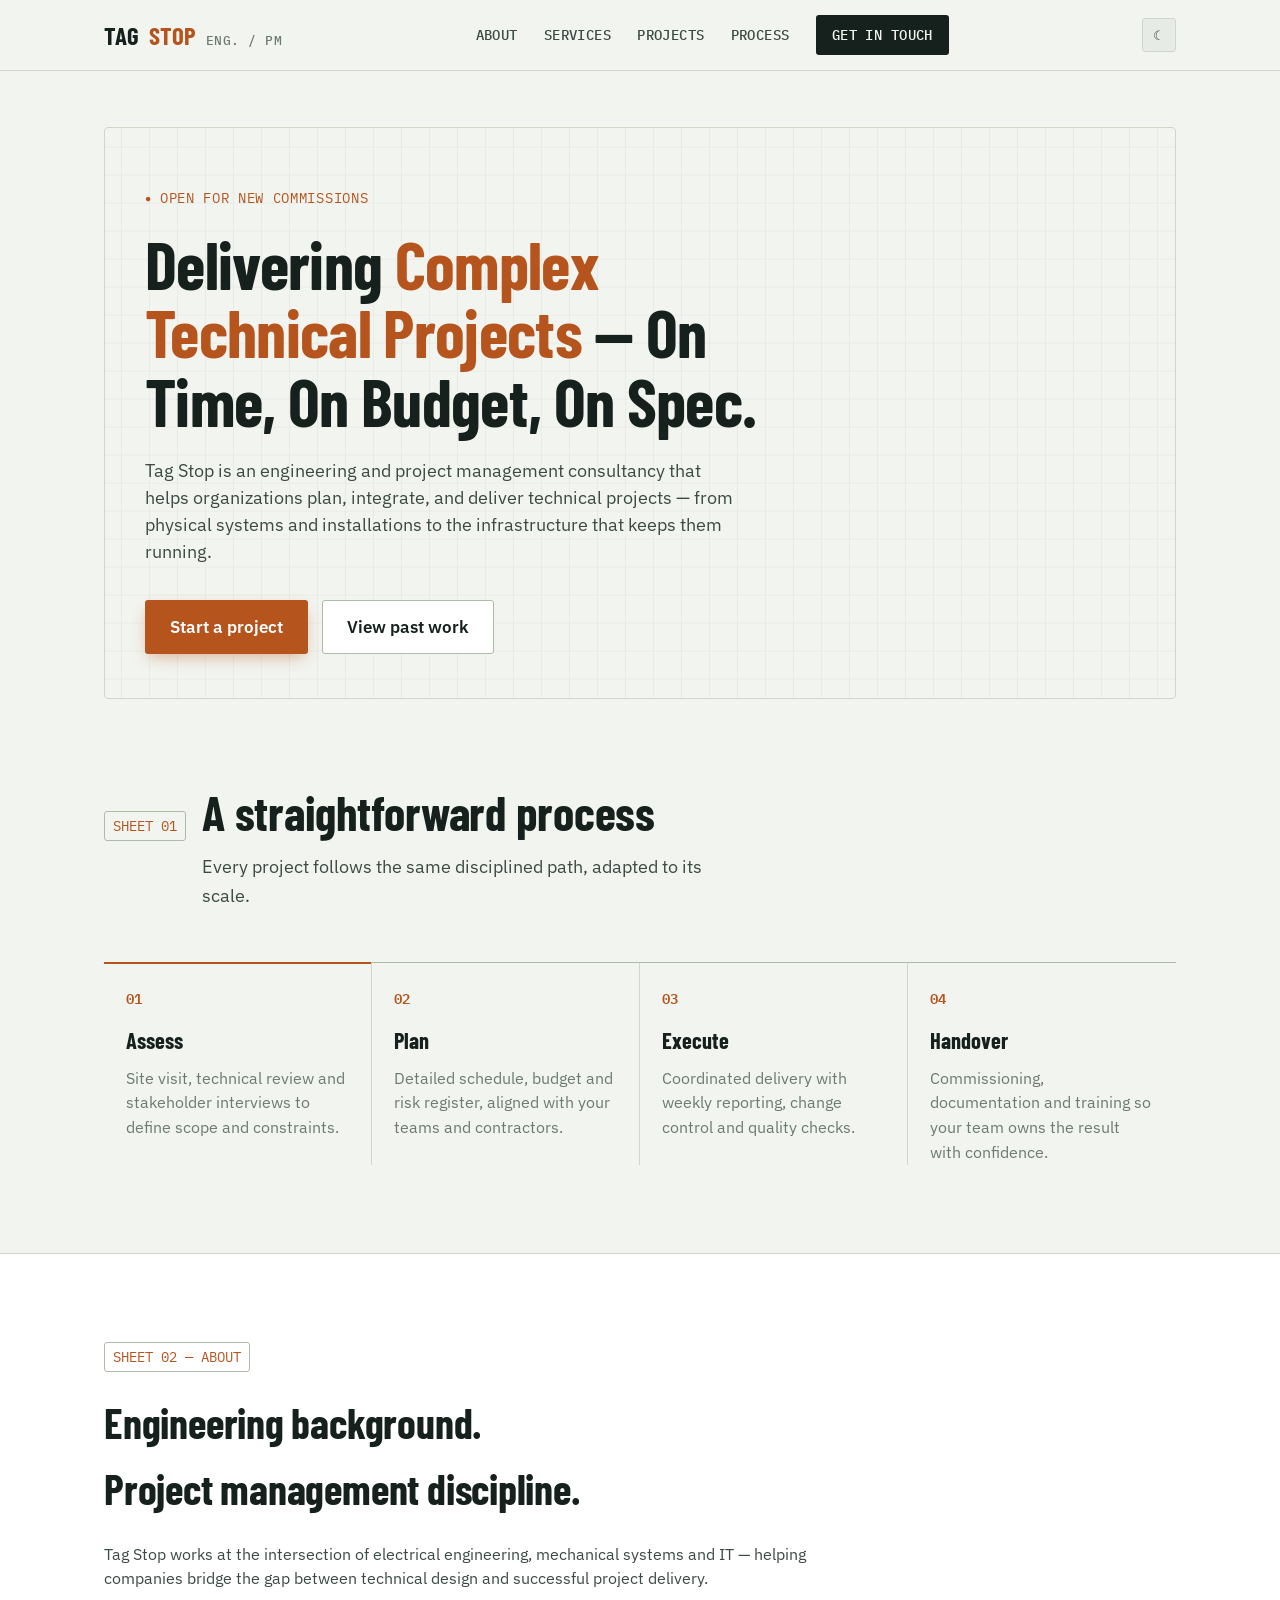
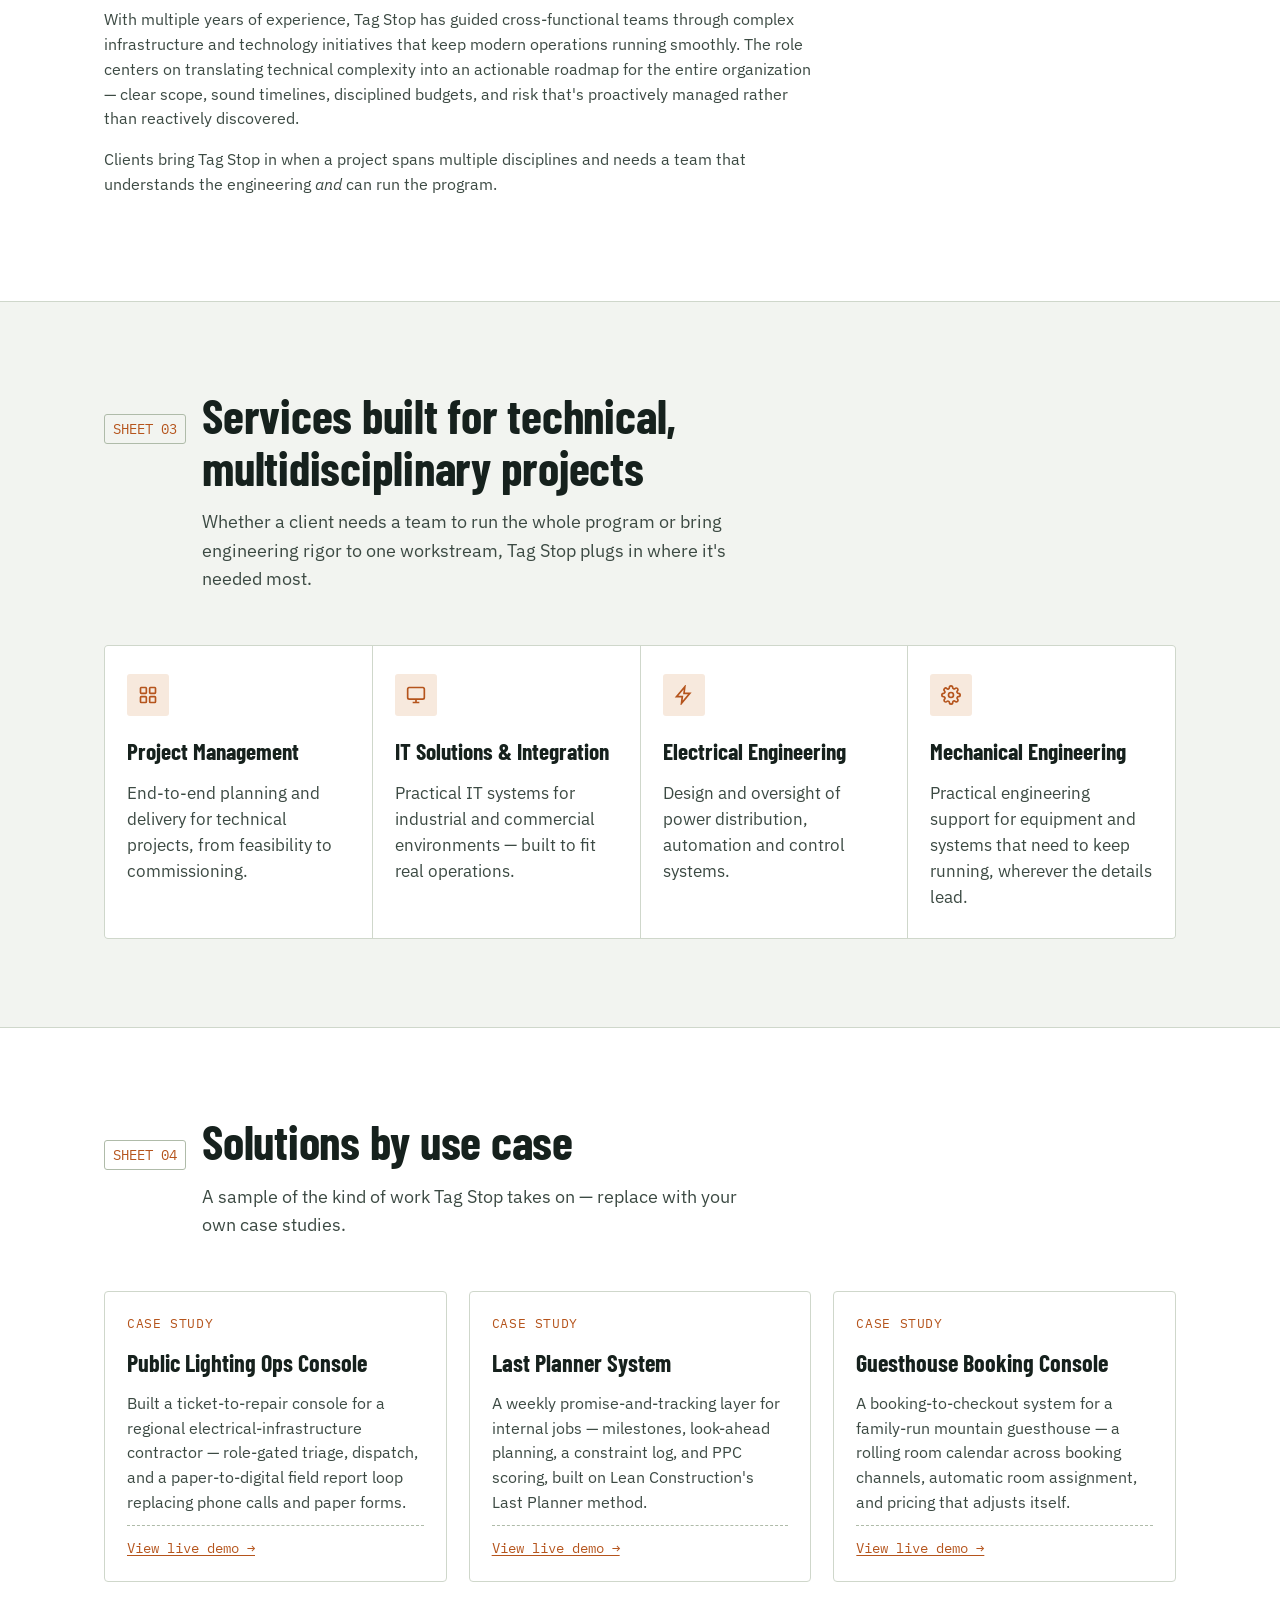
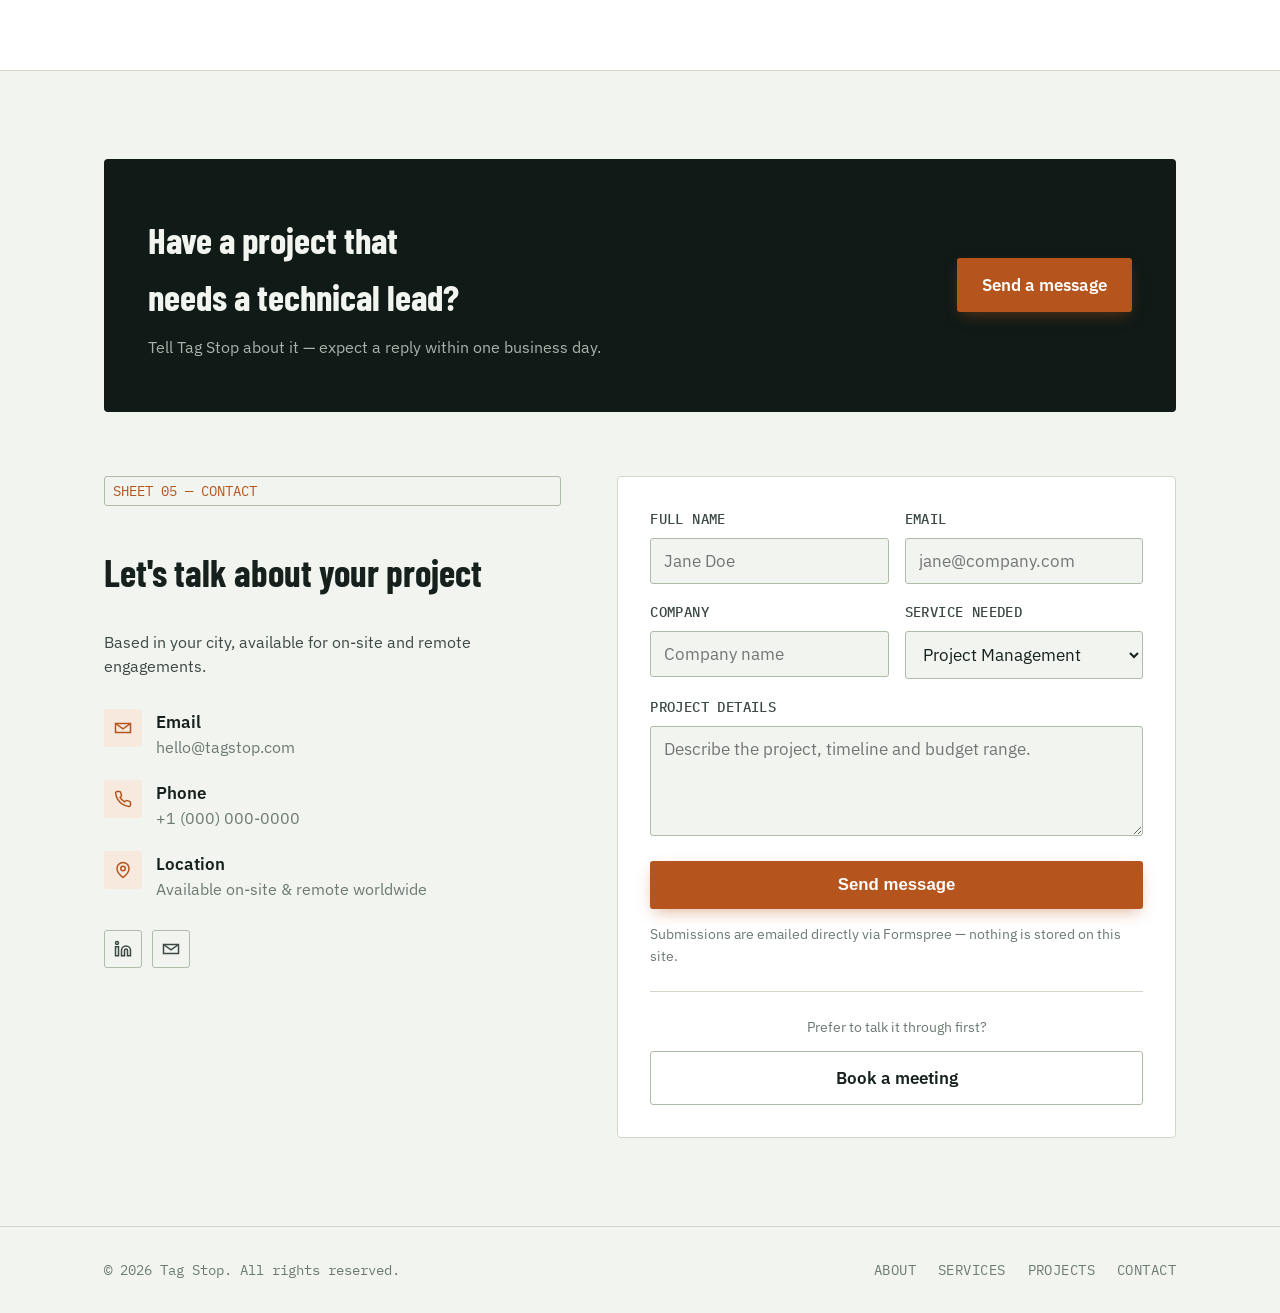
==== commit 5f113864: "Wire contact form to Formspree, add Calendly booking, fix bg alternation - Contact form now POSTs to" ====
--- a/index.html
+++ b/index.html
@@ -9,6 +9,8 @@
 <link rel="preconnect" href="https://fonts.gstatic.com" crossorigin>
 <link href="https://fonts.googleapis.com/css2?family=Barlow+Condensed:wght@500;600;700&family=IBM+Plex+Sans:wght@400;500;600&family=IBM+Plex+Mono:wght@500;600&display=swap" rel="stylesheet">
 <link rel="stylesheet" href="styles.css">
+<link href="https://assets.calendly.com/assets/external/widget.css" rel="stylesheet">
+<script src="https://assets.calendly.com/assets/external/widget.js" defer></script>
 </head>
 <body>
 
@@ -91,7 +93,7 @@
   </section>
 
   <!-- About -->
-  <section id="about">
+  <section id="about" class="alt-bg">
     <div class="wrap">
       <div class="about-copy" style="max-width:720px;">
         <span class="kicker">SHEET 02 — ABOUT</span>
@@ -104,7 +106,7 @@
   </section>
 
   <!-- Services -->
-  <section id="services" class="alt-bg">
+  <section id="services">
     <div class="wrap">
       <div class="section-head">
         <span class="sheet-no">SHEET&nbsp;03</span>
@@ -223,7 +225,14 @@
         </div>
 
         <div class="form-card" id="contact-form">
-          <form id="contact-form-el">
+          <!--
+            EDIT ME: replace YOUR_FORM_ID below with your real Formspree
+            form ID. Sign up free at https://formspree.io, create a new
+            form pointed at hello@tagstop.com (or whatever address should
+            receive these), and it'll give you an ID like "abcdwxyz" —
+            drop it into the action URL in place of YOUR_FORM_ID.
+          -->
+          <form id="contact-form-el" action="https://formspree.io/f/YOUR_FORM_ID" method="POST">
             <div class="form-row">
               <div class="field">
                 <label for="name">Full name</label>
@@ -255,9 +264,18 @@
               <textarea id="message" name="message" required placeholder="Describe the project, timeline and budget range."></textarea>
             </div>
             <button type="submit" class="btn btn-primary" style="width:100%;justify-content:center;">Send message</button>
-            <p class="form-note">This form is a front-end demo — connect it to your email or a service like Formspree to receive submissions.</p>
+            <p class="form-note">Submissions are emailed directly via Formspree — nothing is stored on this site.</p>
             <p id="form-status"></p>
           </form>
+
+          <div style="margin-top:24px;padding-top:24px;border-top:1px solid var(--line);text-align:center;">
+            <p style="font-size:0.9rem;color:var(--ink-500);margin-bottom:12px;">Prefer to talk it through first?</p>
+            <!--
+              EDIT ME: replace YOUR-USERNAME with your real Calendly link
+              (e.g. calendly.com/your-username or .../30min) once it's set up.
+            -->
+            <a href="#" onclick="Calendly.initPopupWidget({url: 'https://calendly.com/YOUR-USERNAME'}); return false;" class="btn btn-ghost" style="width:100%;justify-content:center;">Book a meeting</a>
+          </div>
         </div>
       </div>
     </div>
--- a/styles.css
+++ b/styles.css
@@ -192,7 +192,7 @@
 .hero h1{
   font-family:var(--display);
   font-weight:700;
-  font-size:clamp(2.75rem, 6.9vw, 5.05rem);
+  font-size:clamp(2.4rem, 6vw, 4.2rem);
   letter-spacing:-0.01em;
   line-height:1.02;
   max-width:820px;
@@ -203,7 +203,7 @@
 }
 .hero p.lead{
   margin-top:22px;
-  font-size:1.25rem;
+  font-size:1.1rem;
   color:var(--ink-700);
   max-width:600px;
 }
@@ -464,6 +464,7 @@
 #form-status{font-size:1rem; margin-top:14px; display:none;}
 #form-status.show{display:block;}
 #form-status.ok{color:var(--blue-ink);}
+#form-status.error{color:var(--accent-600);}
 
 /* CTA band */
 .cta-band{
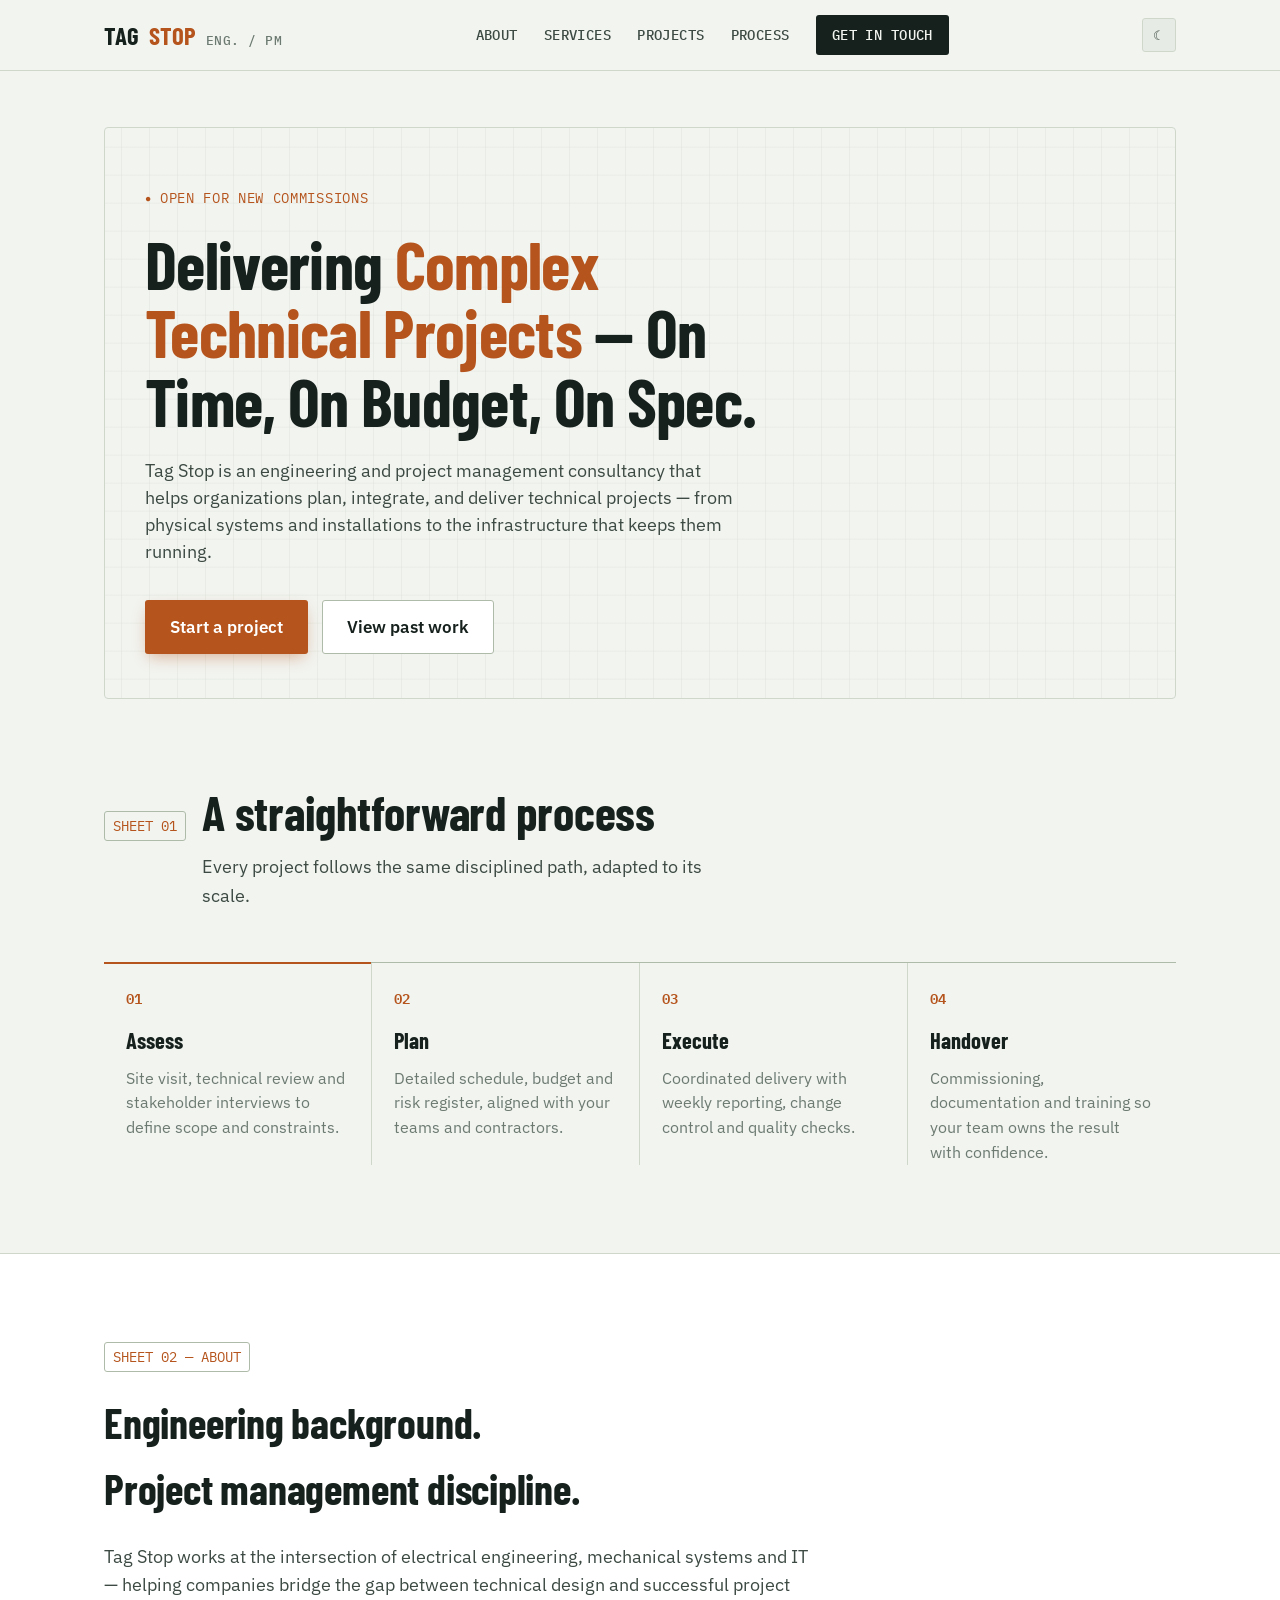
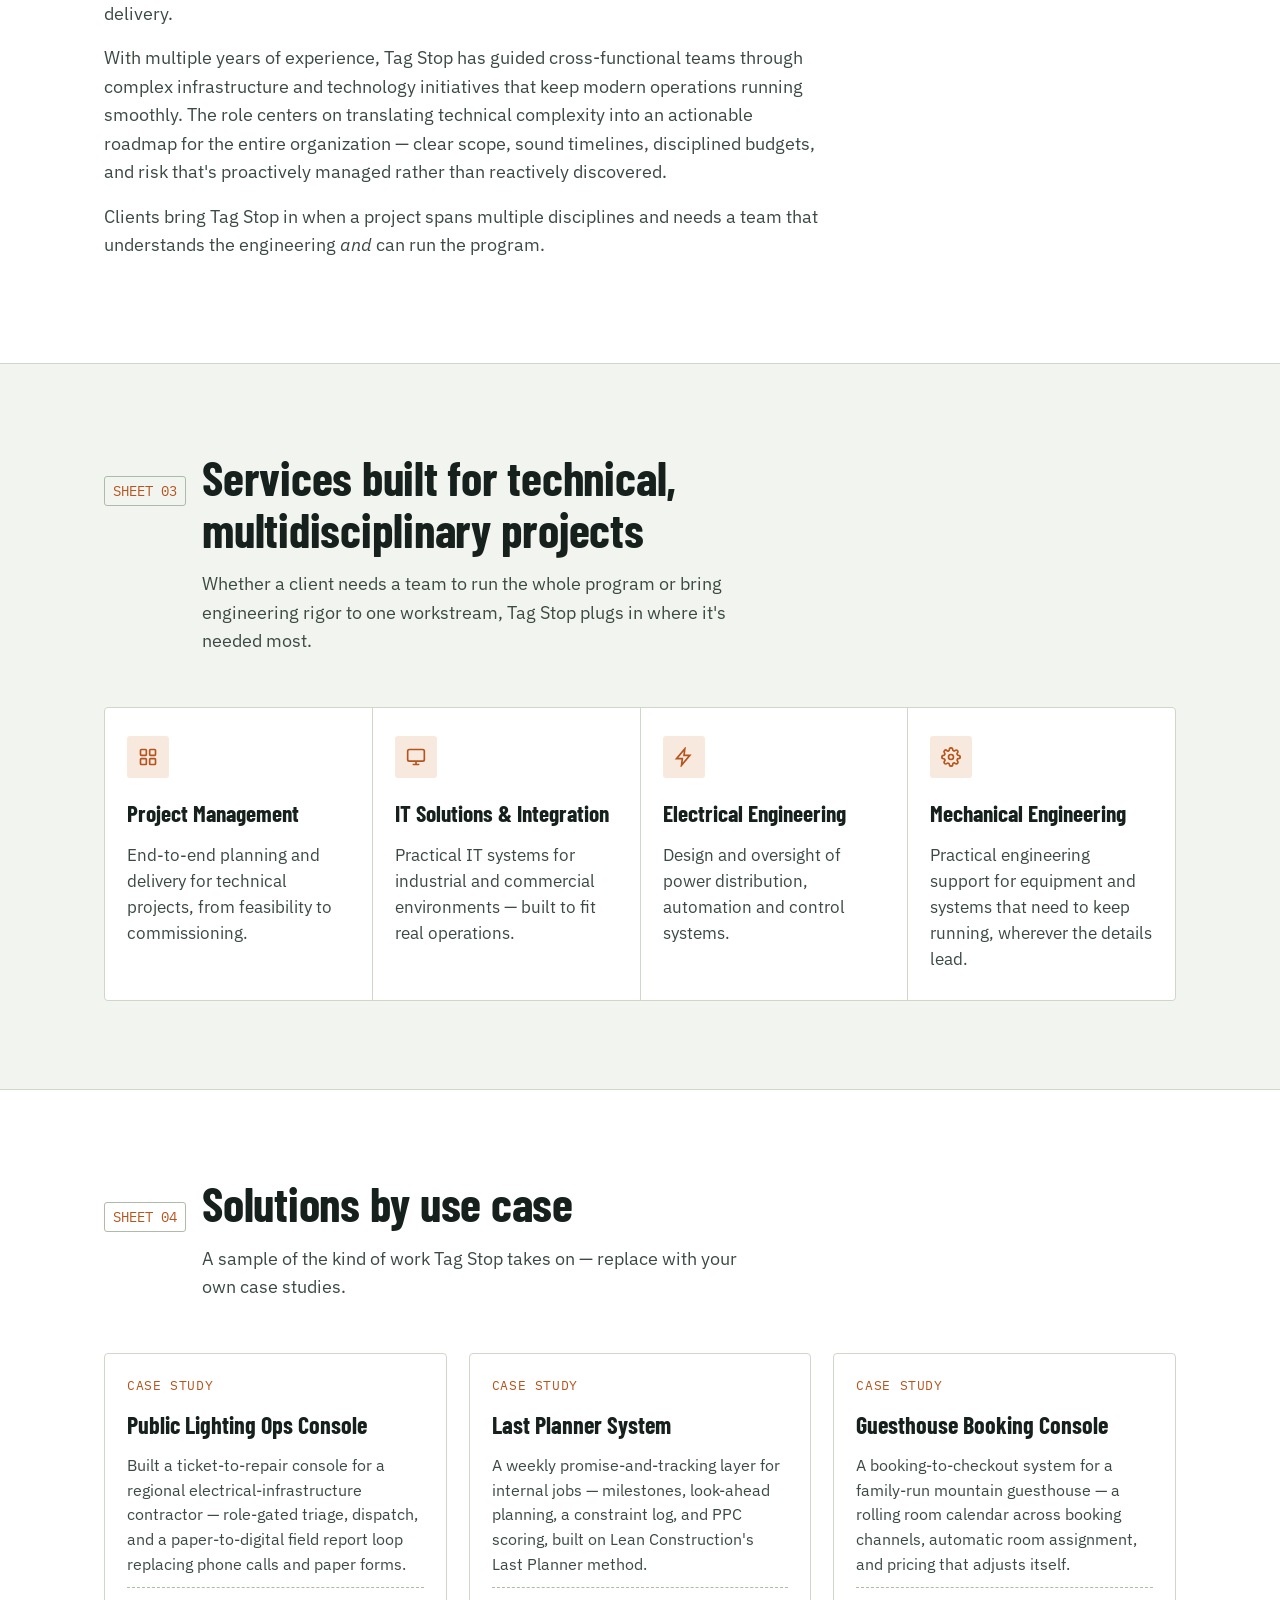
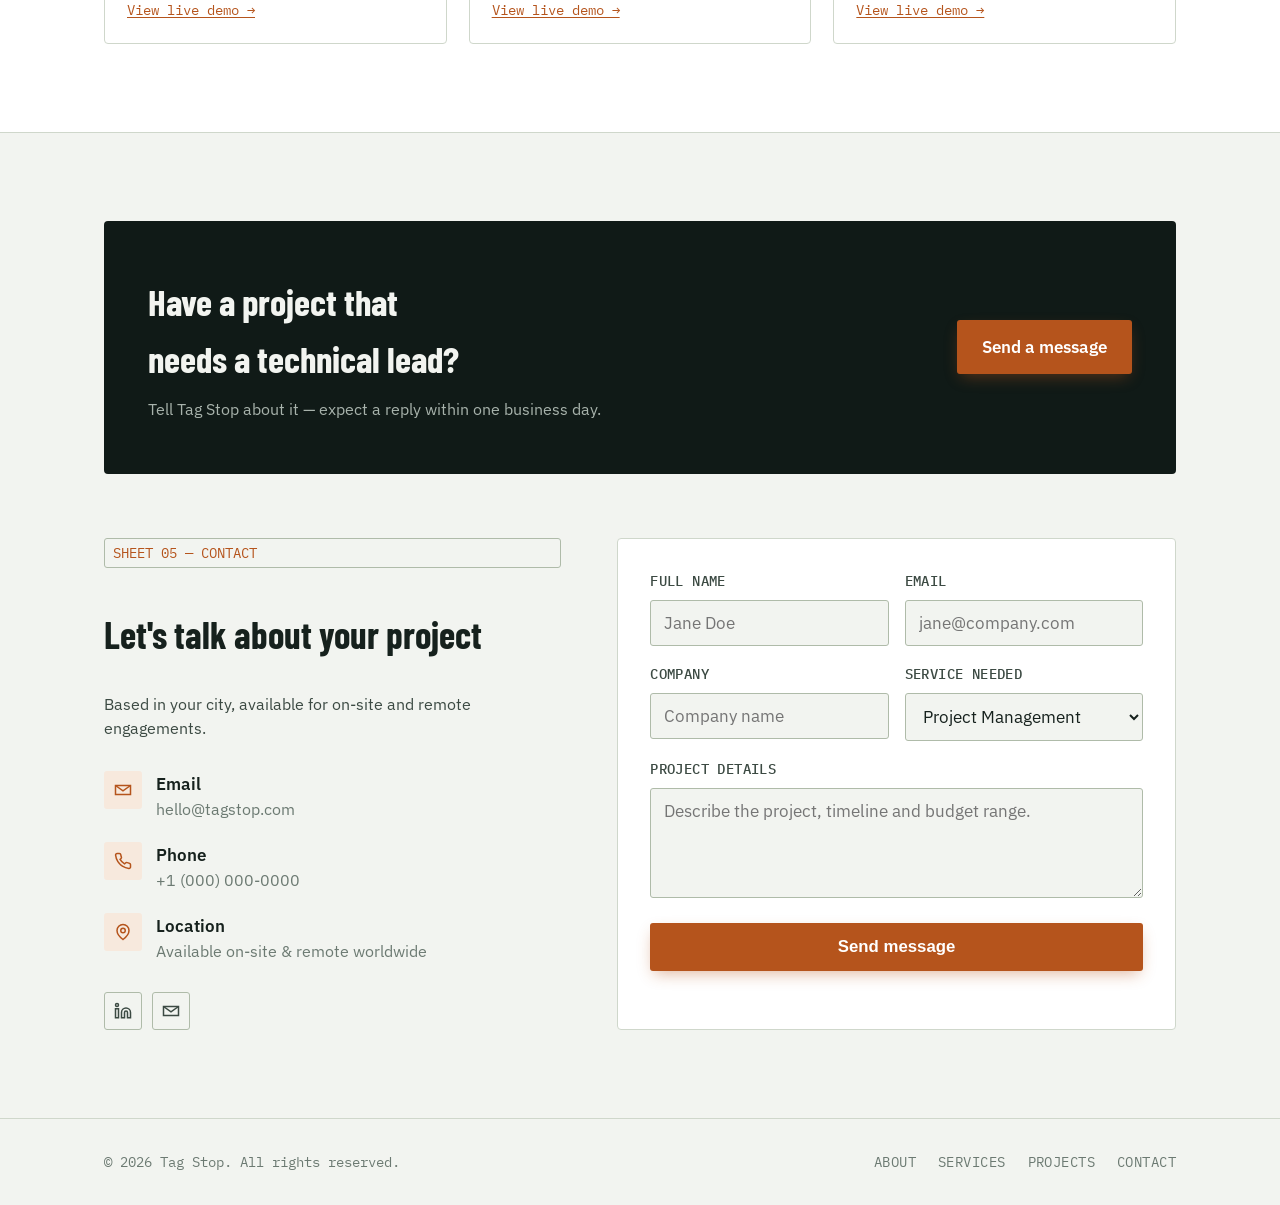
==== commit 1b9d2eef: "Fix About section text size; remove Calendly and form note - Fix .about-copy p missing an explicit f" ====
--- a/index.html
+++ b/index.html
@@ -9,8 +9,6 @@
 <link rel="preconnect" href="https://fonts.gstatic.com" crossorigin>
 <link href="https://fonts.googleapis.com/css2?family=Barlow+Condensed:wght@500;600;700&family=IBM+Plex+Sans:wght@400;500;600&family=IBM+Plex+Mono:wght@500;600&display=swap" rel="stylesheet">
 <link rel="stylesheet" href="styles.css">
-<link href="https://assets.calendly.com/assets/external/widget.css" rel="stylesheet">
-<script src="https://assets.calendly.com/assets/external/widget.js" defer></script>
 </head>
 <body>
 
@@ -264,18 +262,8 @@
               <textarea id="message" name="message" required placeholder="Describe the project, timeline and budget range."></textarea>
             </div>
             <button type="submit" class="btn btn-primary" style="width:100%;justify-content:center;">Send message</button>
-            <p class="form-note">Submissions are emailed directly via Formspree — nothing is stored on this site.</p>
             <p id="form-status"></p>
           </form>
-
-          <div style="margin-top:24px;padding-top:24px;border-top:1px solid var(--line);text-align:center;">
-            <p style="font-size:0.9rem;color:var(--ink-500);margin-bottom:12px;">Prefer to talk it through first?</p>
-            <!--
-              EDIT ME: replace YOUR-USERNAME with your real Calendly link
-              (e.g. calendly.com/your-username or .../30min) once it's set up.
-            -->
-            <a href="#" onclick="Calendly.initPopupWidget({url: 'https://calendly.com/YOUR-USERNAME'}); return false;" class="btn btn-ghost" style="width:100%;justify-content:center;">Book a meeting</a>
-          </div>
         </div>
       </div>
     </div>
--- a/styles.css
+++ b/styles.css
@@ -291,7 +291,7 @@
   letter-spacing:-0.005em;
   margin-bottom:20px;
 }
-.about-copy p{color:var(--ink-700); margin-bottom:16px;}
+.about-copy p{color:var(--ink-700); font-size:1.15rem; margin-bottom:16px;}
 
 /* Services */
 .services-grid{
@@ -460,7 +460,6 @@
   border-color:var(--accent);
   background:var(--paper-050);
 }
-.form-note{font-size:0.9rem; color:var(--ink-500); margin-top:14px;}
 #form-status{font-size:1rem; margin-top:14px; display:none;}
 #form-status.show{display:block;}
 #form-status.ok{color:var(--blue-ink);}
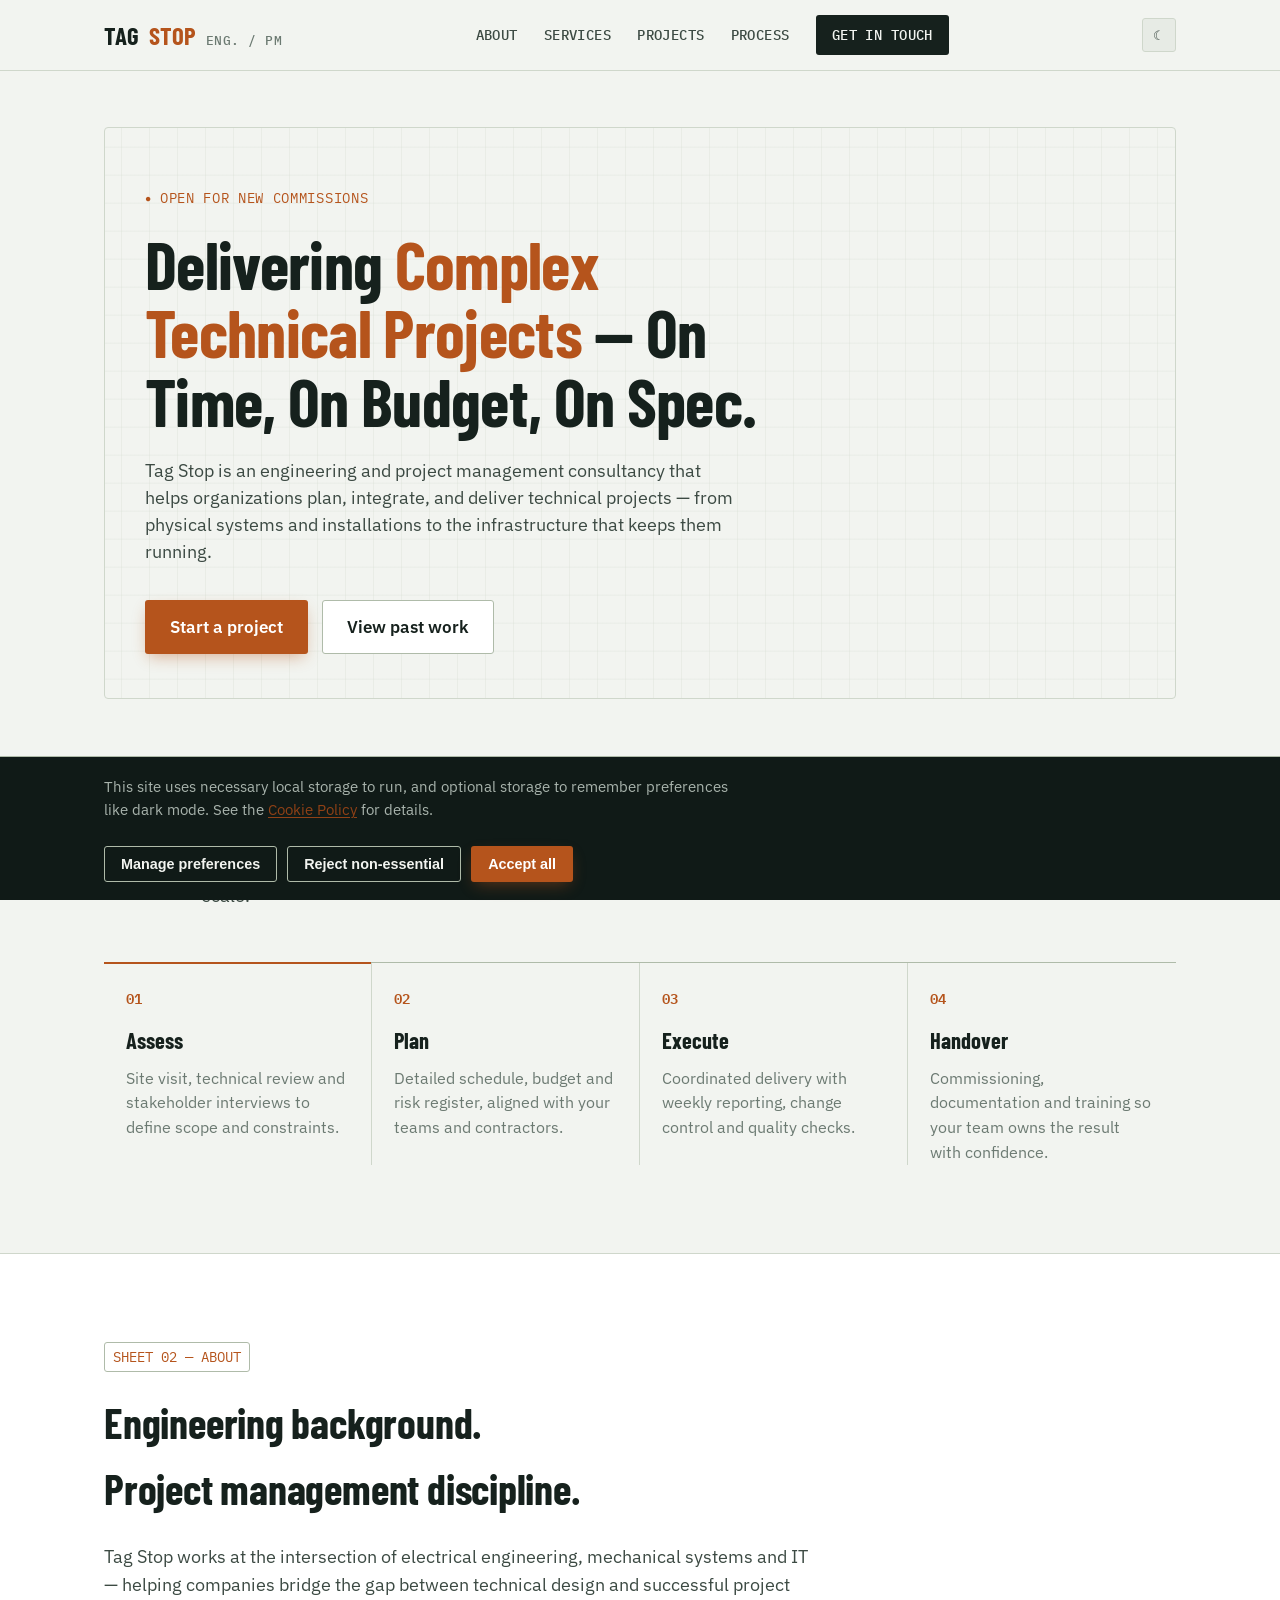
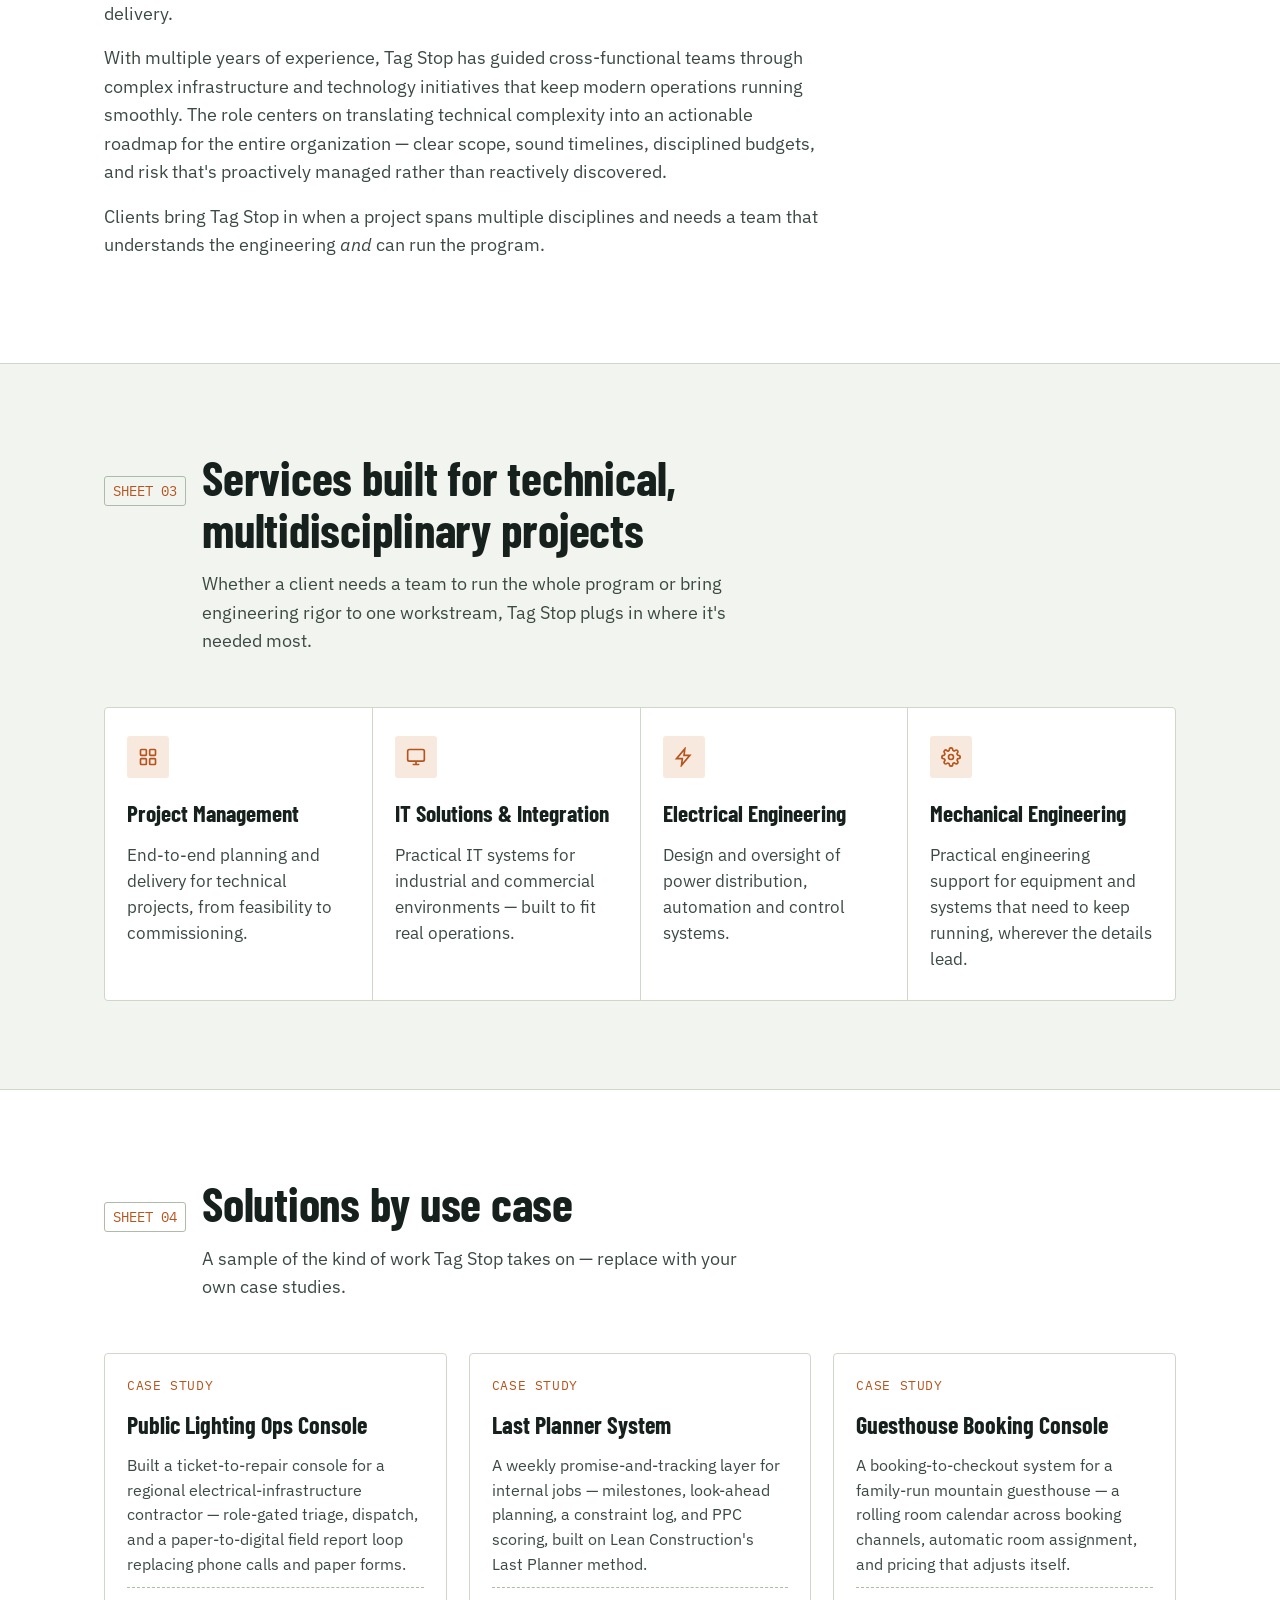
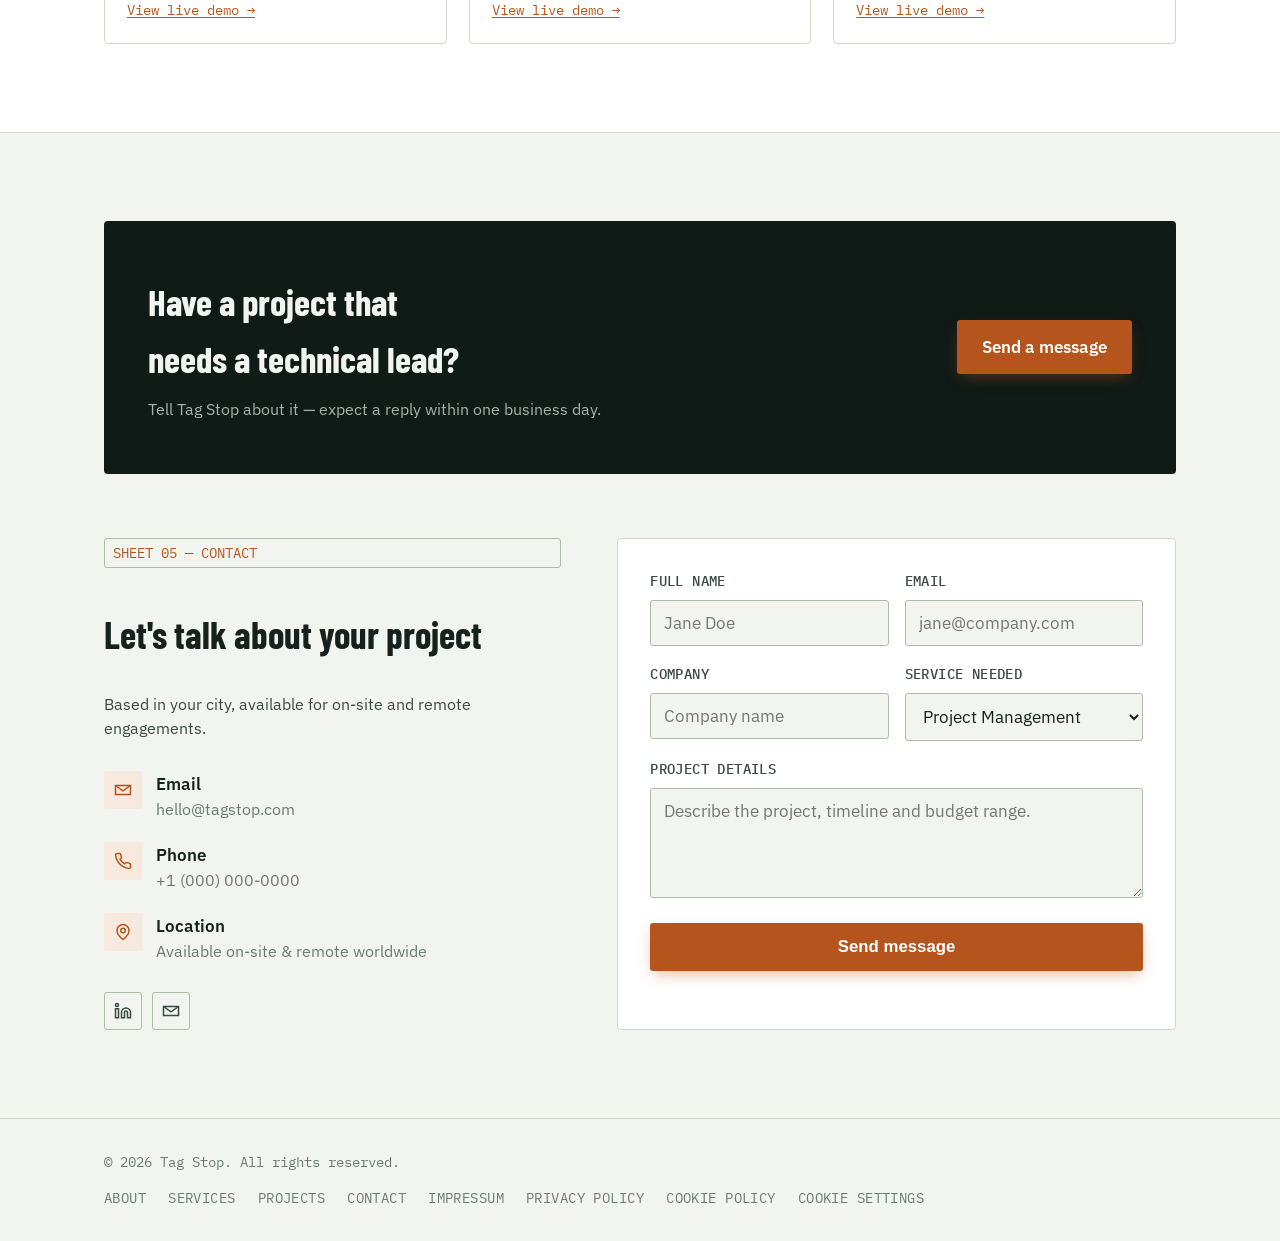
==== commit e00ef583: "Add German-standard cookie consent banner and legal pages Adds an Impressum, Datenschutzerklärung (p" ====
--- a/index.html
+++ b/index.html
@@ -279,9 +279,64 @@
       <a href="#services">Services</a>
       <a href="#projects">Projects</a>
       <a href="#contact">Contact</a>
+      <a href="legal/impressum.html">Impressum</a>
+      <a href="legal/datenschutz.html">Privacy Policy</a>
+      <a href="legal/cookies.html">Cookie Policy</a>
+      <a href="#" id="footer-cookie-settings">Cookie Settings</a>
     </div>
   </div>
 </footer>
+
+<!-- Cookie consent banner (TTDSG / GDPR) -->
+<div class="cookie-banner" id="cookie-banner">
+  <div class="cookie-banner-inner wrap">
+    <p>This site uses necessary local storage to run, and optional storage to remember preferences like dark mode. See the <a href="legal/cookies.html">Cookie Policy</a> for details.</p>
+    <div class="cookie-banner-actions">
+      <button type="button" class="btn btn-ghost btn-sm" id="cookie-manage">Manage preferences</button>
+      <button type="button" class="btn btn-ghost btn-sm" id="cookie-reject">Reject non-essential</button>
+      <button type="button" class="btn btn-primary btn-sm" id="cookie-accept-all">Accept all</button>
+    </div>
+  </div>
+</div>
+
+<div class="cookie-modal" id="cookie-modal" role="dialog" aria-modal="true" aria-labelledby="cookie-modal-title">
+  <div class="cookie-modal-card">
+    <div class="cookie-modal-head">
+      <h3 id="cookie-modal-title">Cookie preferences</h3>
+      <button type="button" class="cookie-modal-close" id="cookie-modal-close" aria-label="Close">✕</button>
+    </div>
+    <p class="cookie-modal-intro">Choose which categories of cookies and local storage this site may use. You can change this anytime via "Cookie Settings" in the footer.</p>
+
+    <div class="cookie-cat">
+      <div>
+        <h4>Necessary</h4>
+        <p>Required for the site to function and to remember this consent choice. Cannot be switched off.</p>
+      </div>
+      <label class="switch"><input type="checkbox" checked disabled><span class="switch-track"></span></label>
+    </div>
+
+    <div class="cookie-cat">
+      <div>
+        <h4>Functional</h4>
+        <p>Remembers your preferences, such as light/dark mode, between visits.</p>
+      </div>
+      <label class="switch"><input type="checkbox" id="cookie-functional"><span class="switch-track"></span></label>
+    </div>
+
+    <div class="cookie-cat">
+      <div>
+        <h4>Analytics</h4>
+        <p>Not currently in use on this site. Reserved for anonymised usage statistics if added in future.</p>
+      </div>
+      <label class="switch"><input type="checkbox" id="cookie-analytics"><span class="switch-track"></span></label>
+    </div>
+
+    <div class="cookie-modal-actions">
+      <button type="button" class="btn btn-ghost" id="cookie-modal-cancel">Cancel</button>
+      <button type="button" class="btn btn-primary" id="cookie-save">Save preferences</button>
+    </div>
+  </div>
+</div>
 
 <script src="script.js"></script>
 </body>
--- a/styles.css
+++ b/styles.css
@@ -503,6 +503,135 @@
 .footer-links{display:flex; gap:22px;}
 .footer-links a{font-family:var(--mono); font-size:0.9rem; text-transform:uppercase; letter-spacing:0.03em; color:var(--ink-500);}
 .footer-links a:hover{color:var(--accent);}
+
+/* Legal pages */
+.legal-hero{padding-block:56px 20px;}
+.legal-hero h1{
+  font-family:var(--display);
+  font-weight:700;
+  font-size:clamp(2rem, 4.5vw, 3rem);
+  letter-spacing:-0.005em;
+  margin-bottom:10px;
+}
+.legal-updated{font-family:var(--mono); font-size:0.85rem; color:var(--ink-500);}
+.legal-content{padding-block:20px 88px; max-width:760px;}
+.legal-content h2{
+  font-family:var(--display);
+  font-size:1.6rem;
+  font-weight:700;
+  margin-top:40px;
+  margin-bottom:14px;
+}
+.legal-content h2:first-child{margin-top:0;}
+.legal-content h3{font-size:1.15rem; font-weight:600; margin-top:24px; margin-bottom:10px;}
+.legal-content p{color:var(--ink-700); font-size:1.02rem; margin-bottom:14px;}
+.legal-content ul, .legal-content ol{margin:0 0 14px 22px; color:var(--ink-700); font-size:1.02rem;}
+.legal-content ul{list-style:disc;}
+.legal-content ol{list-style:decimal;}
+.legal-content li{margin-bottom:6px;}
+.legal-content a{color:var(--accent); text-decoration:underline; text-underline-offset:2px;}
+.legal-table{width:100%; border-collapse:collapse; margin-bottom:20px; font-size:0.95rem;}
+.legal-table th, .legal-table td{border:1px solid var(--line); padding:10px 12px; text-align:left; vertical-align:top;}
+.legal-table th{background:var(--paper-100); font-family:var(--mono); font-size:0.8rem; text-transform:uppercase; letter-spacing:0.03em;}
+.legal-note{
+  background:var(--accent-050);
+  border:1px solid var(--line-strong);
+  border-radius:4px;
+  padding:16px 18px;
+  font-size:0.95rem;
+  color:var(--ink-700);
+  margin-bottom:24px;
+}
+
+/* Cookie consent banner */
+.cookie-banner{
+  position:fixed;
+  left:0; right:0; bottom:0;
+  z-index:200;
+  background:var(--panel-dark);
+  color:var(--paper);
+  border-top:1px solid var(--line-strong);
+  transform:translateY(100%);
+  transition:transform .25s ease;
+}
+.cookie-banner.show{transform:translateY(0);}
+.cookie-banner-inner{
+  padding-block:18px;
+  display:flex;
+  align-items:center;
+  justify-content:space-between;
+  gap:24px;
+  flex-wrap:wrap;
+}
+.cookie-banner-inner p{font-size:0.95rem; color:var(--ink-300); max-width:640px;}
+.cookie-banner-inner a{color:var(--accent-600); text-decoration:underline; text-underline-offset:2px;}
+.cookie-banner-actions{display:flex; gap:10px; flex-wrap:wrap;}
+.btn-sm{padding:9px 16px; font-size:0.9rem;}
+.cookie-banner .btn-ghost{background:transparent; color:var(--paper); border-color:var(--line-strong);}
+.cookie-banner .btn-ghost:hover{border-color:var(--paper);}
+
+/* Cookie preferences modal */
+.cookie-modal{
+  position:fixed; inset:0;
+  z-index:210;
+  background:color-mix(in srgb, var(--ink-900) 55%, transparent);
+  display:none;
+  align-items:center;
+  justify-content:center;
+  padding:24px;
+}
+.cookie-modal.show{display:flex;}
+.cookie-modal-card{
+  background:var(--paper-050);
+  border:1px solid var(--line);
+  border-radius:6px;
+  padding:32px;
+  max-width:520px;
+  width:100%;
+  max-height:86vh;
+  overflow-y:auto;
+}
+.cookie-modal-head{display:flex; align-items:center; justify-content:space-between; margin-bottom:10px;}
+.cookie-modal-head h3{font-family:var(--display); font-size:1.5rem; font-weight:700;}
+.cookie-modal-close{
+  background:none; border:none; cursor:pointer;
+  color:var(--ink-500); font-size:1.1rem; line-height:1; padding:4px;
+}
+.cookie-modal-intro{color:var(--ink-700); font-size:0.95rem; margin-bottom:22px;}
+.cookie-cat{
+  display:flex; align-items:flex-start; justify-content:space-between; gap:18px;
+  padding-block:16px;
+  border-top:1px solid var(--line);
+}
+.cookie-cat h4{font-size:1rem; font-weight:600; margin-bottom:4px;}
+.cookie-cat p{font-size:0.9rem; color:var(--ink-500);}
+.cookie-modal-actions{display:flex; justify-content:flex-end; gap:12px; margin-top:24px;}
+
+/* Toggle switch */
+.switch{position:relative; display:inline-block; width:42px; height:24px; flex-shrink:0; margin-top:2px;}
+.switch input{opacity:0; width:0; height:0; position:absolute;}
+.switch-track{
+  position:absolute; inset:0; cursor:pointer;
+  background:var(--line-strong);
+  border-radius:24px;
+  transition:background .15s;
+}
+.switch-track::before{
+  content:""; position:absolute;
+  height:18px; width:18px; left:3px; top:3px;
+  background:#fff;
+  border-radius:50%;
+  transition:transform .15s;
+}
+.switch input:checked + .switch-track{background:var(--accent);}
+.switch input:checked + .switch-track::before{transform:translateX(18px);}
+.switch input:disabled + .switch-track{opacity:0.6; cursor:not-allowed;}
+
+@media (max-width:640px){
+  .cookie-banner-inner{flex-direction:column; align-items:flex-start;}
+  .cookie-banner-actions{width:100%;}
+  .cookie-banner-actions .btn{flex:1;}
+}
 
 /* Responsive */
 @media (max-width: 900px){
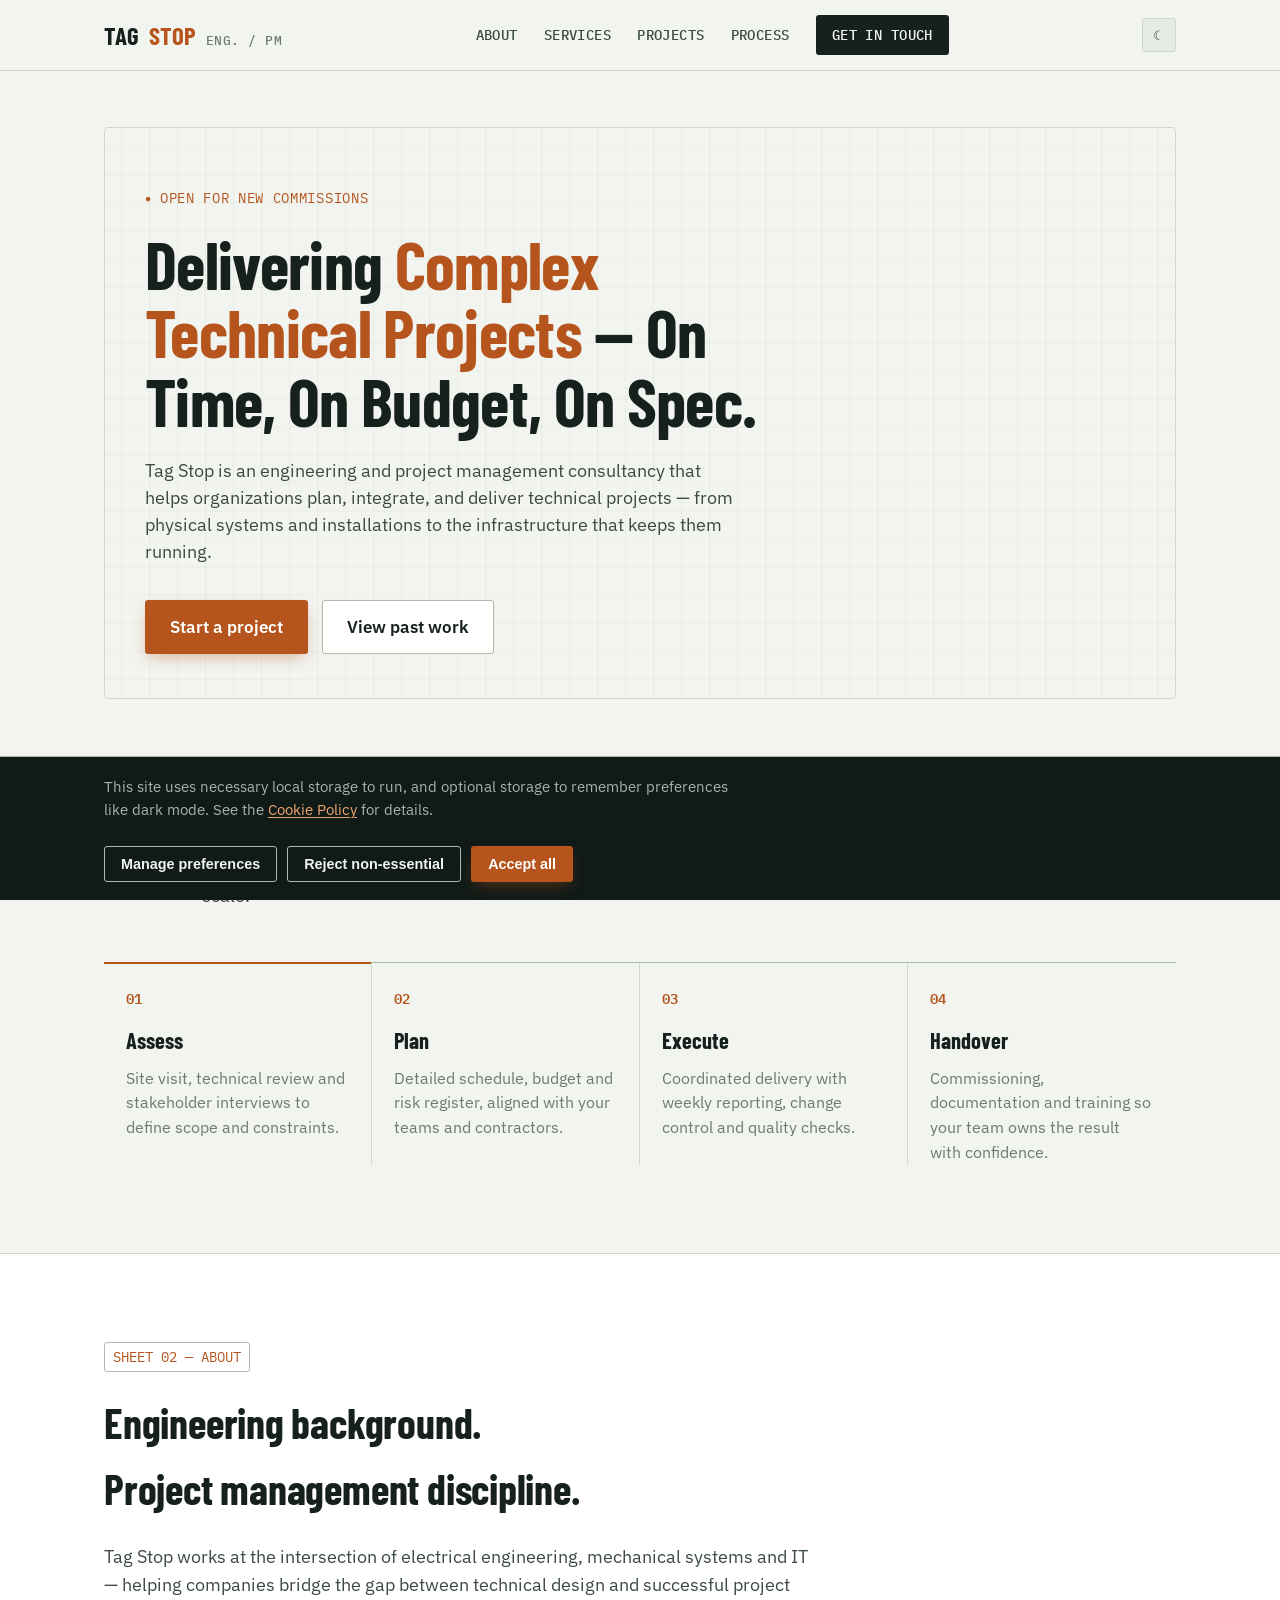
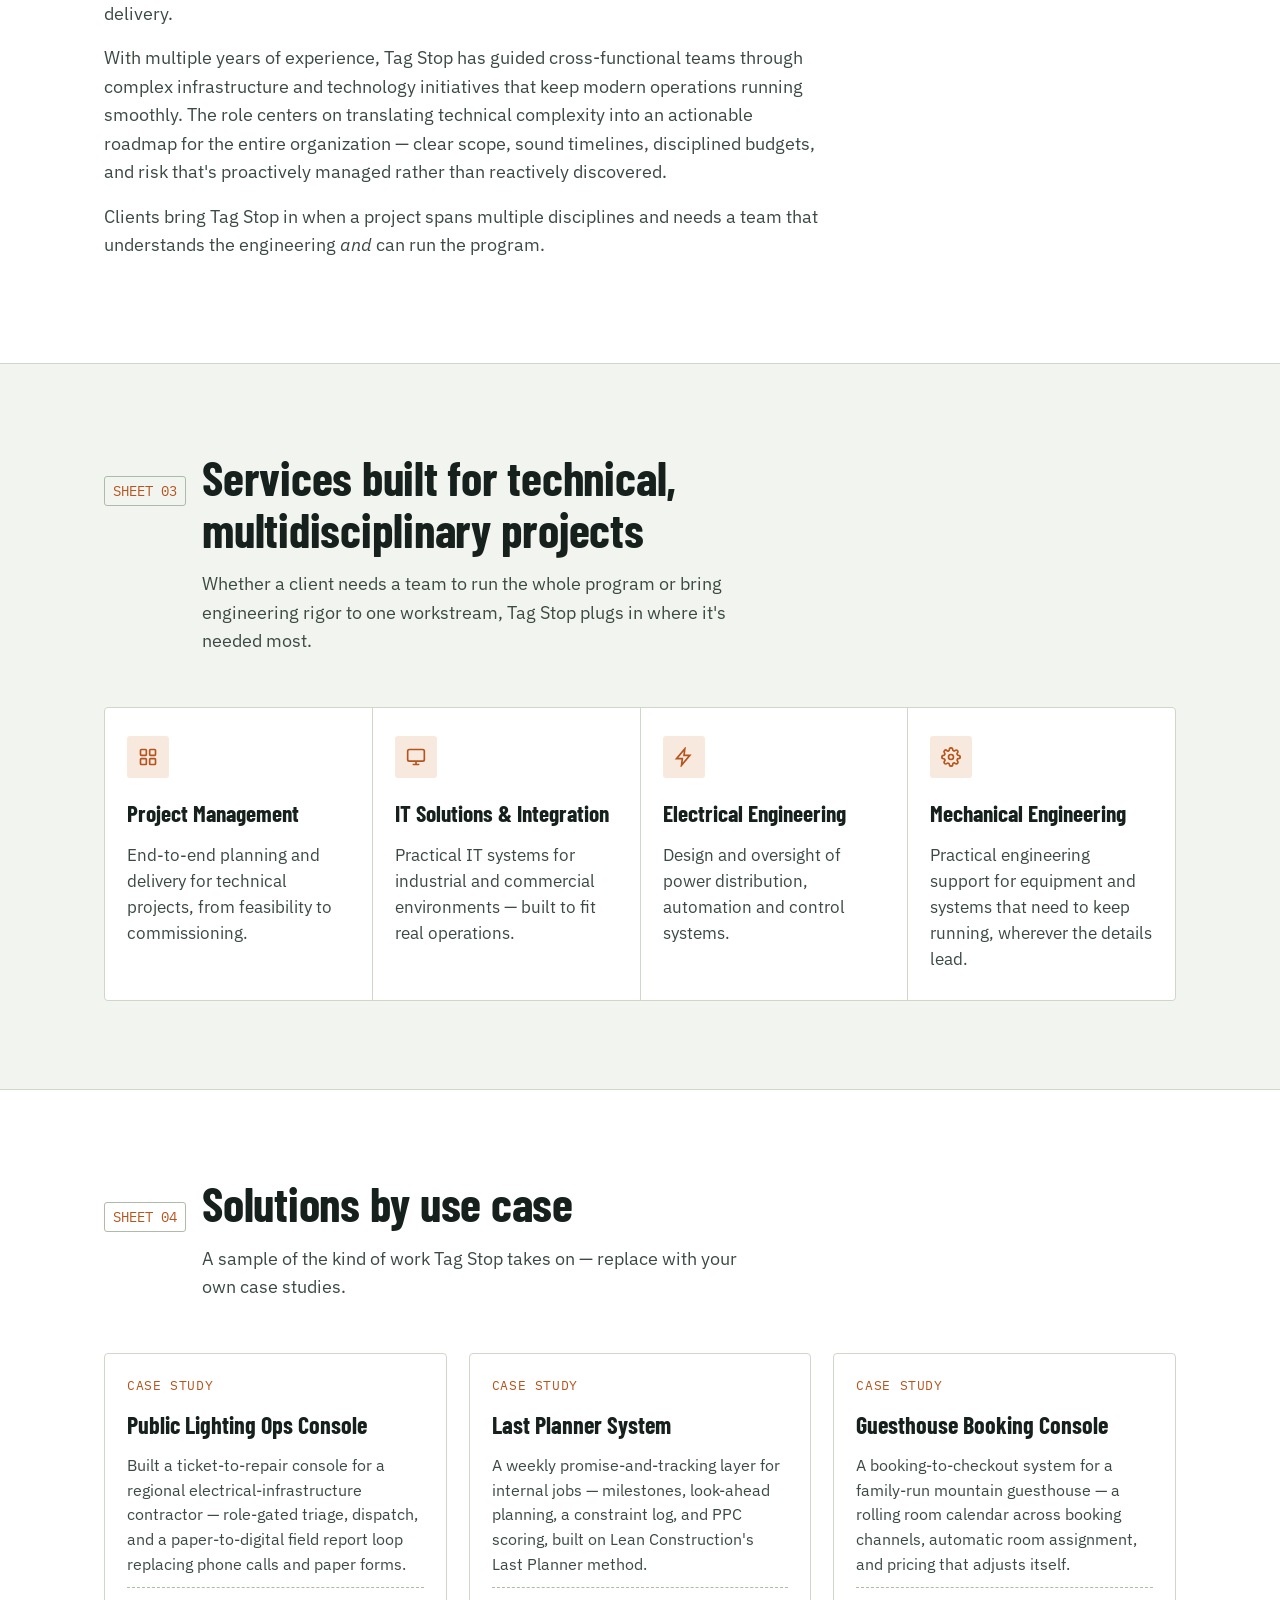
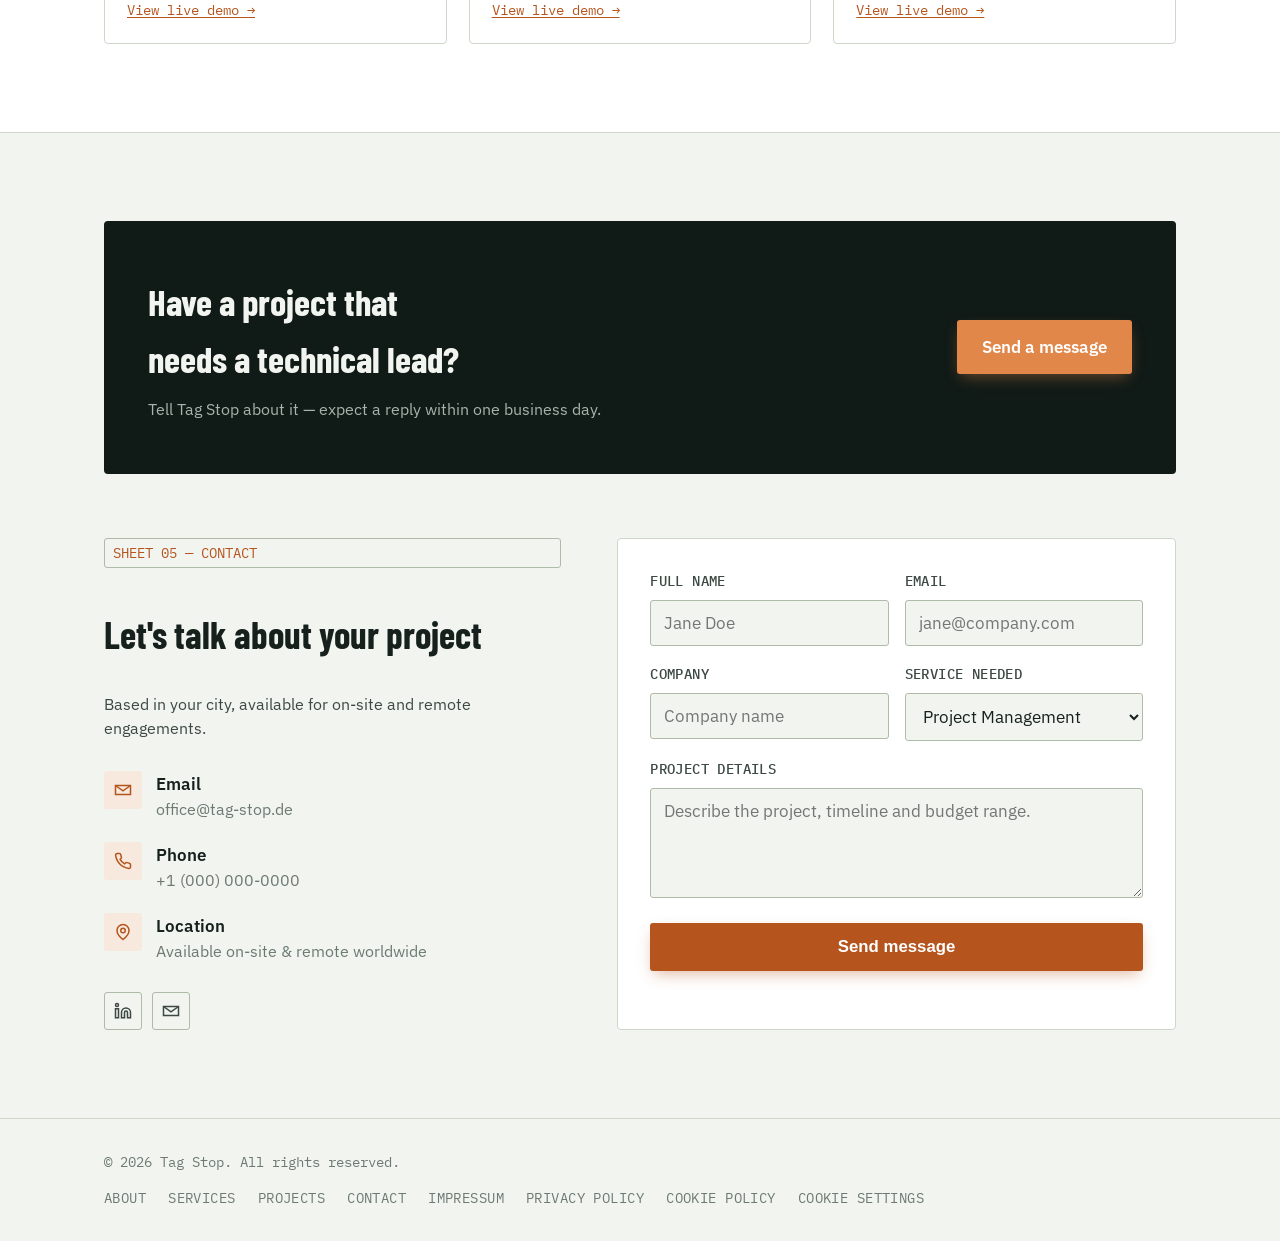
==== commit 04e2f71f: "Switch site contact email from placeholder to office@tag-stop.de Co-Authored-By: Claude Sonnet 5 <no" ====
--- a/index.html
+++ b/index.html
@@ -198,7 +198,7 @@
             <div class="icon"><svg width="18" height="18" viewBox="0 0 24 24" fill="none" stroke="currentColor" stroke-width="2"><path d="M4 4h16v16H4z" opacity="0"/><path d="M22 6 12 13 2 6"/><path d="M2 6h20v12H2z"/></svg></div>
             <div>
               <h4>Email</h4>
-              <a href="mailto:hello@tagstop.com">hello@tagstop.com</a>
+              <a href="mailto:office@tag-stop.de">office@tag-stop.de</a>
             </div>
           </div>
           <div class="contact-item">
@@ -226,7 +226,7 @@
           <!--
             EDIT ME: replace YOUR_FORM_ID below with your real Formspree
             form ID. Sign up free at https://formspree.io, create a new
-            form pointed at hello@tagstop.com (or whatever address should
+            form pointed at office@tag-stop.de (or whatever address should
             receive these), and it'll give you an ID like "abcdwxyz" —
             drop it into the action URL in place of YOUR_FORM_ID.
           -->
--- a/styles.css
+++ b/styles.css
@@ -465,8 +465,13 @@
 #form-status.ok{color:var(--blue-ink);}
 #form-status.error{color:var(--accent-600);}
 
-/* CTA band */
+/* CTA band — always dark, so pin its colors instead of the theme-swappable vars */
 .cta-band{
+  --paper:#F2F4F0;
+  --ink-300:#A8B3AC;
+  --line-strong:#AFBBA9;
+  --accent:#E2874A;
+  --accent-600:#EEA46E;
   background:var(--panel-dark);
   color:var(--paper);
   border-radius:4px;
@@ -482,6 +487,7 @@
   font-size:2.3rem;
   font-weight:700;
   max-width:480px;
+  color:var(--paper);
 }
 .cta-band p{color:var(--ink-300); margin-top:10px;}
 .cta-band .btn-primary{background:var(--accent); color:#fff;}
@@ -543,8 +549,12 @@
   margin-bottom:24px;
 }
 
-/* Cookie consent banner */
+/* Cookie consent banner — always dark, so pin its colors instead of the theme-swappable vars */
 .cookie-banner{
+  --paper:#F2F4F0;
+  --ink-300:#A8B3AC;
+  --line-strong:#AFBBA9;
+  --accent-600:#EEA46E;
   position:fixed;
   left:0; right:0; bottom:0;
   z-index:200;
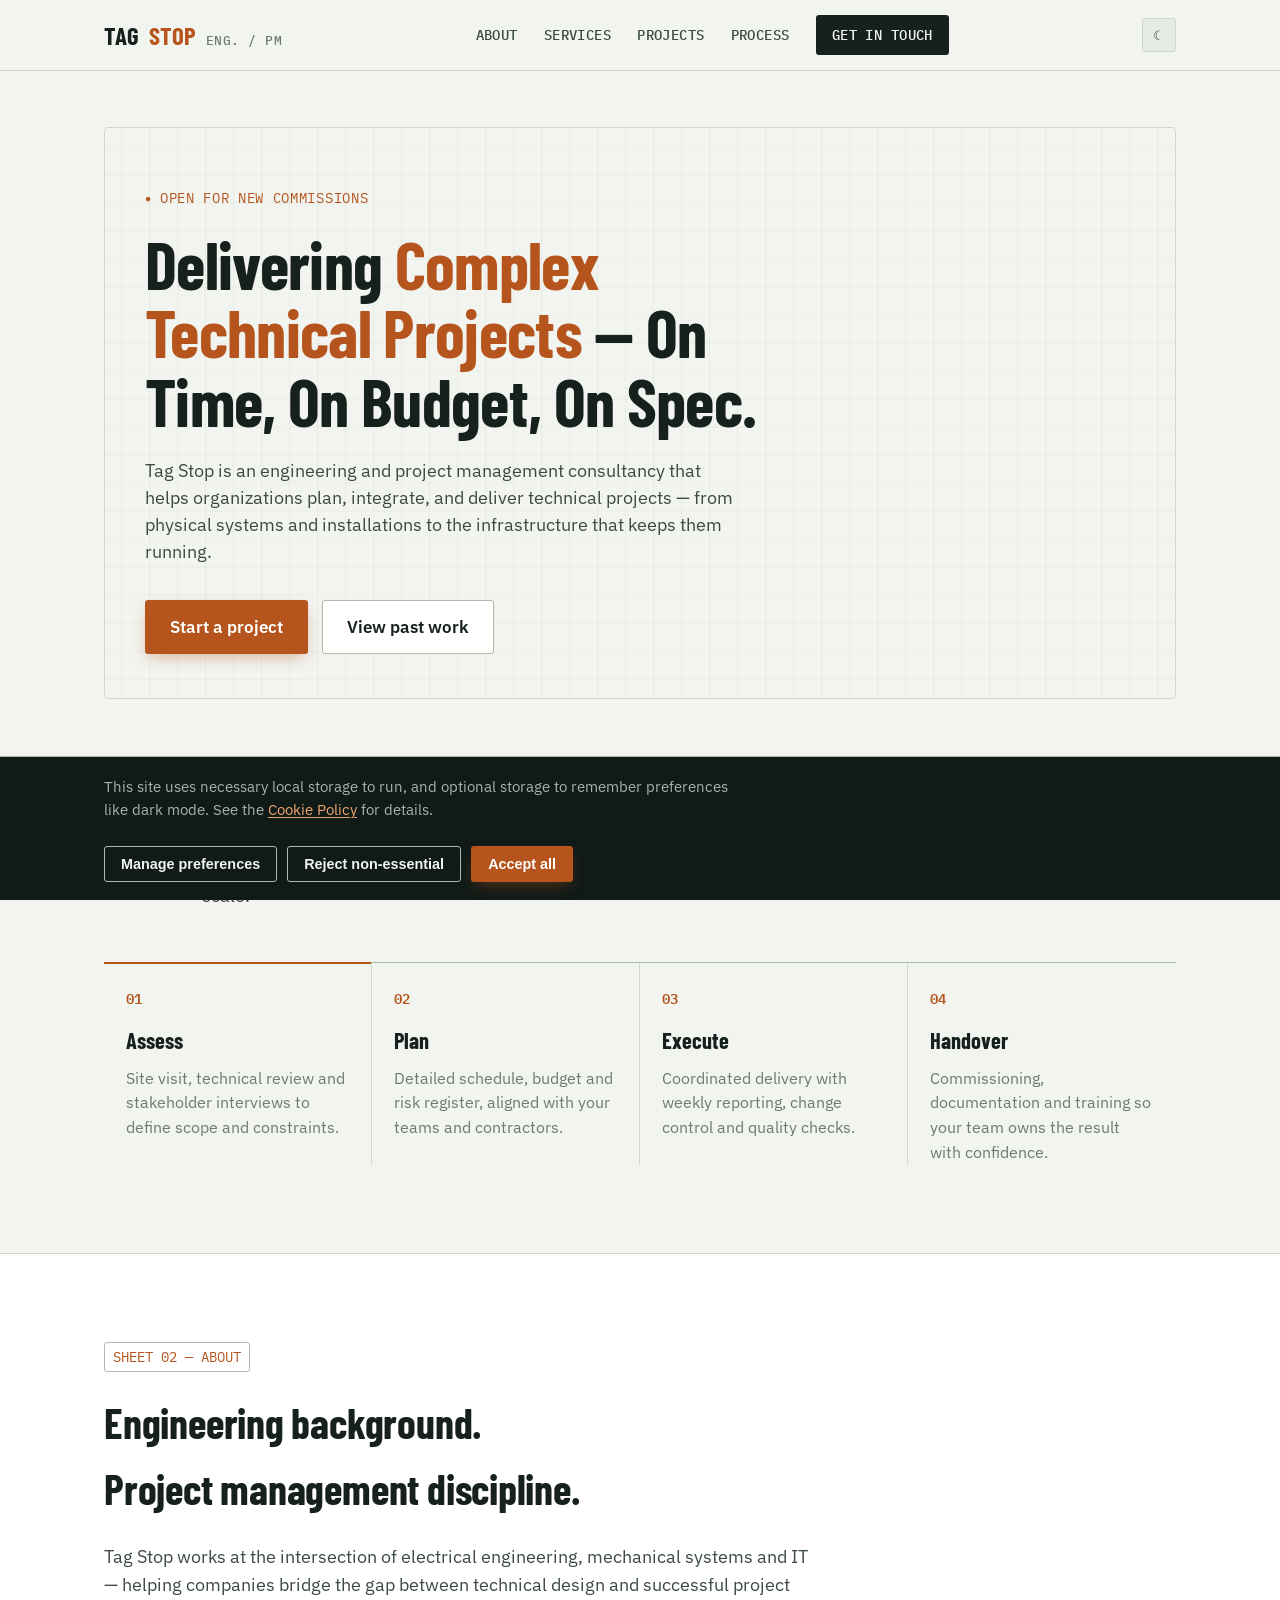
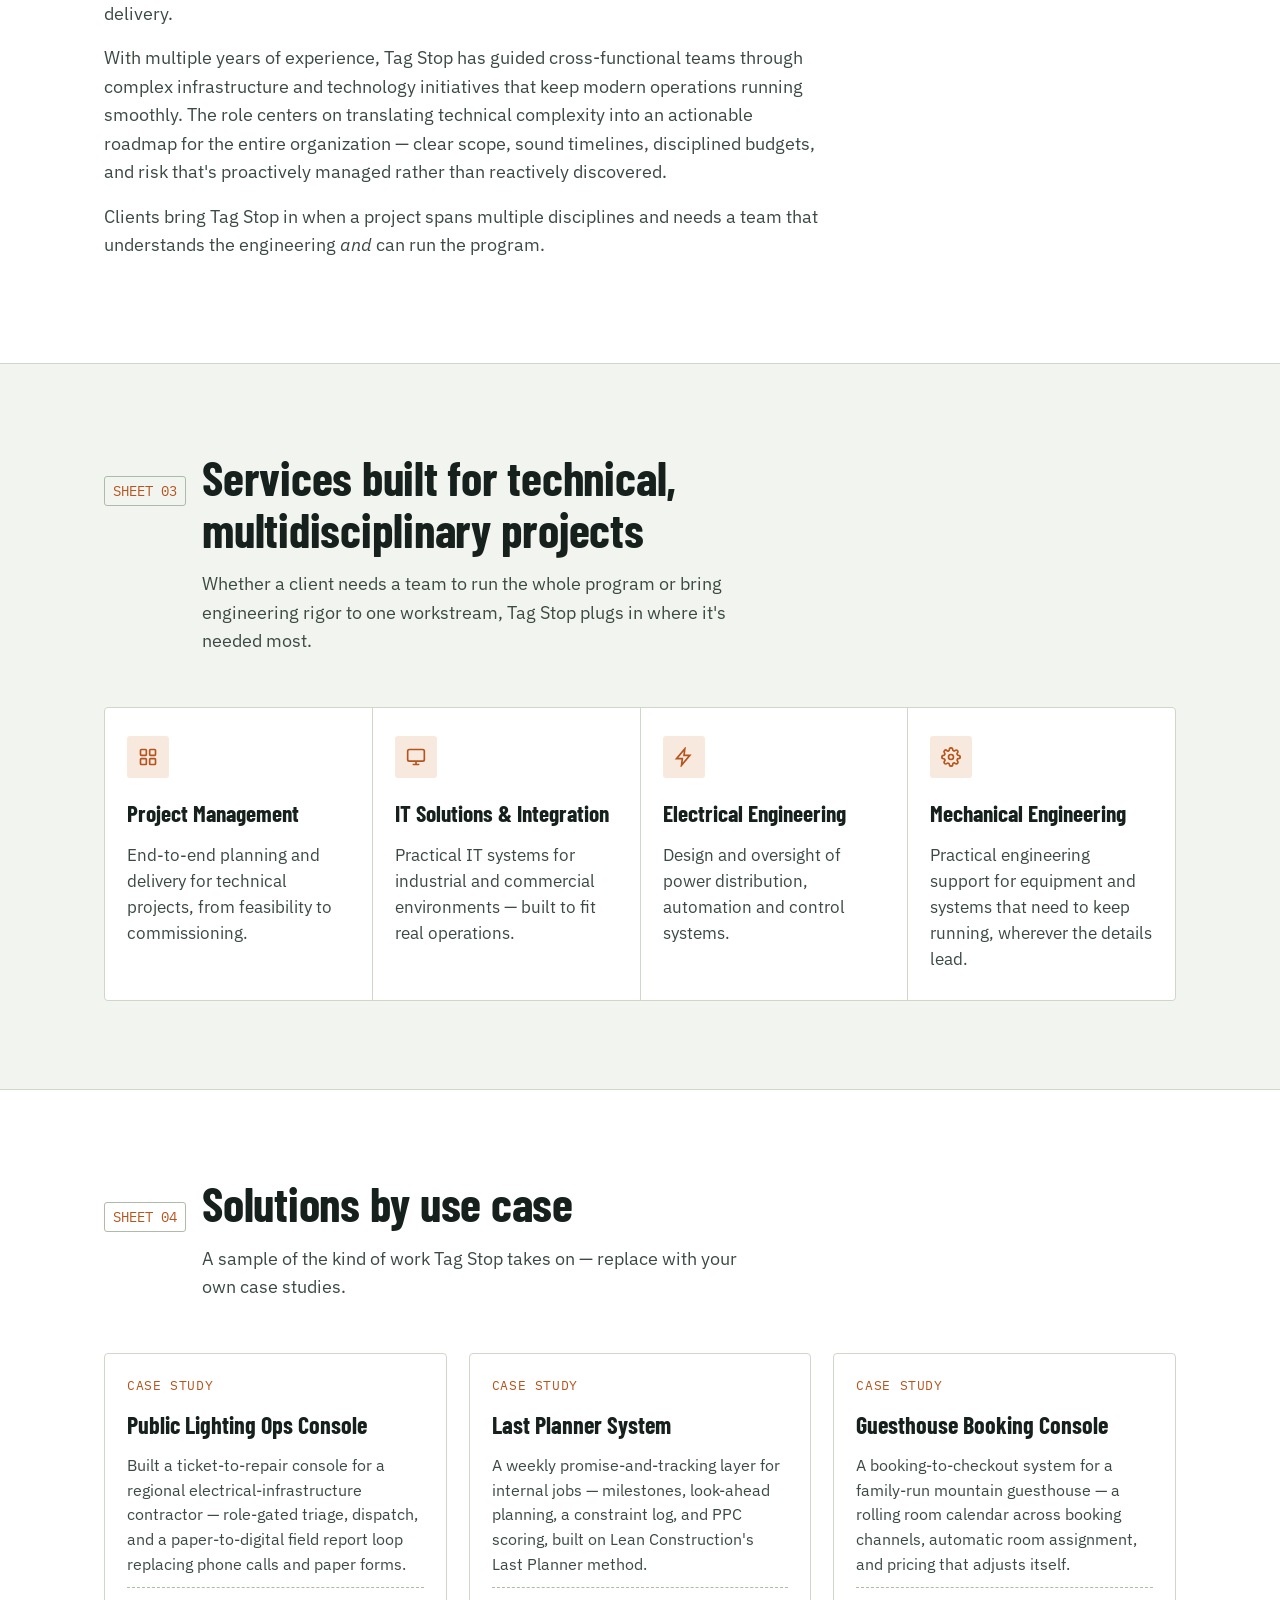
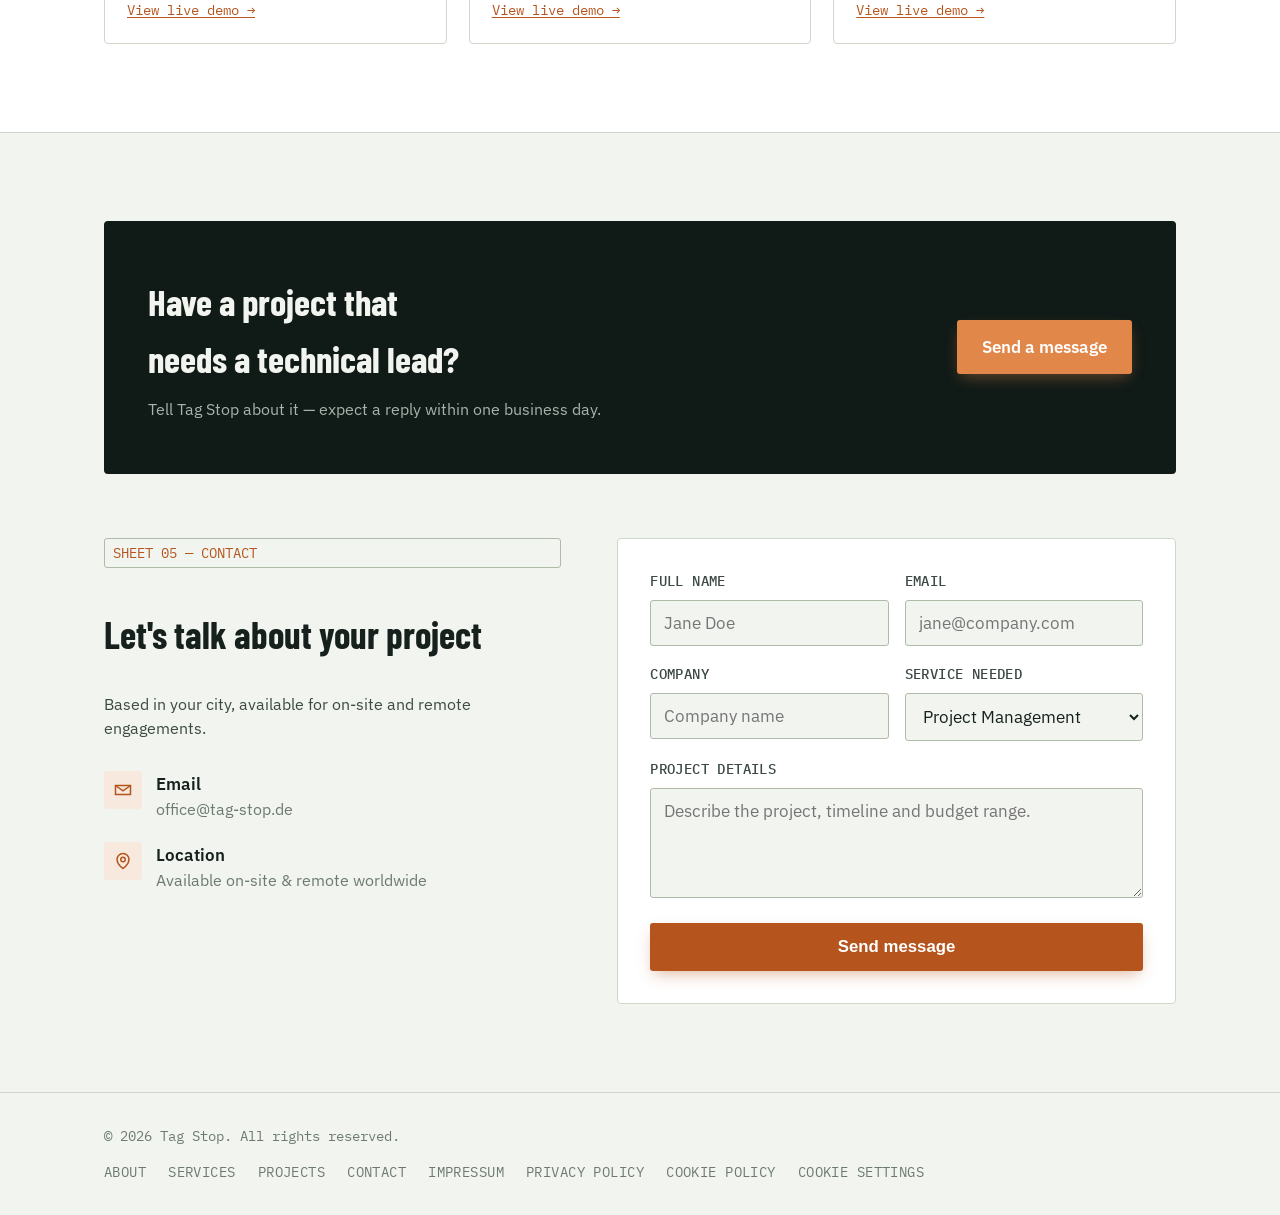
==== commit cbc6ea16: "Remove phone contact item and social icon row from contact section Co-Authored-By: Claude Sonnet 5 <" ====
--- a/index.html
+++ b/index.html
@@ -202,23 +202,11 @@
             </div>
           </div>
           <div class="contact-item">
-            <div class="icon"><svg width="18" height="18" viewBox="0 0 24 24" fill="none" stroke="currentColor" stroke-width="2"><path d="M22 16.92v3a2 2 0 0 1-2.18 2 19.79 19.79 0 0 1-8.63-3.07 19.5 19.5 0 0 1-6-6 19.79 19.79 0 0 1-3.07-8.67A2 2 0 0 1 4.11 2h3a2 2 0 0 1 2 1.72c.127.96.362 1.903.7 2.81a2 2 0 0 1-.45 2.11L8.09 9.91a16 16 0 0 0 6 6l1.27-1.27a2 2 0 0 1 2.11-.45c.907.338 1.85.573 2.81.7A2 2 0 0 1 22 16.92Z"/></svg></div>
-            <div>
-              <h4>Phone</h4>
-              <a href="tel:+10000000000">+1 (000) 000-0000</a>
-            </div>
-          </div>
-          <div class="contact-item">
             <div class="icon"><svg width="18" height="18" viewBox="0 0 24 24" fill="none" stroke="currentColor" stroke-width="2"><path d="M20 10c0 6-8 12-8 12s-8-6-8-12a8 8 0 0 1 16 0Z"/><circle cx="12" cy="10" r="3"/></svg></div>
             <div>
               <h4>Location</h4>
               <p>Available on-site &amp; remote worldwide</p>
             </div>
-          </div>
-
-          <div class="social-row">
-            <a href="#" aria-label="LinkedIn"><svg width="18" height="18" viewBox="0 0 24 24" fill="none" stroke="currentColor" stroke-width="2"><path d="M16 8a6 6 0 0 1 6 6v7h-4v-7a2 2 0 0 0-2-2 2 2 0 0 0-2 2v7h-4v-7a6 6 0 0 1 6-6Z"/><rect x="2" y="9" width="4" height="12"/><circle cx="4" cy="4" r="2"/></svg></a>
-            <a href="#" aria-label="Email"><svg width="18" height="18" viewBox="0 0 24 24" fill="none" stroke="currentColor" stroke-width="2"><path d="M22 6 12 13 2 6"/><path d="M2 6h20v12H2z"/></svg></a>
           </div>
         </div>
 
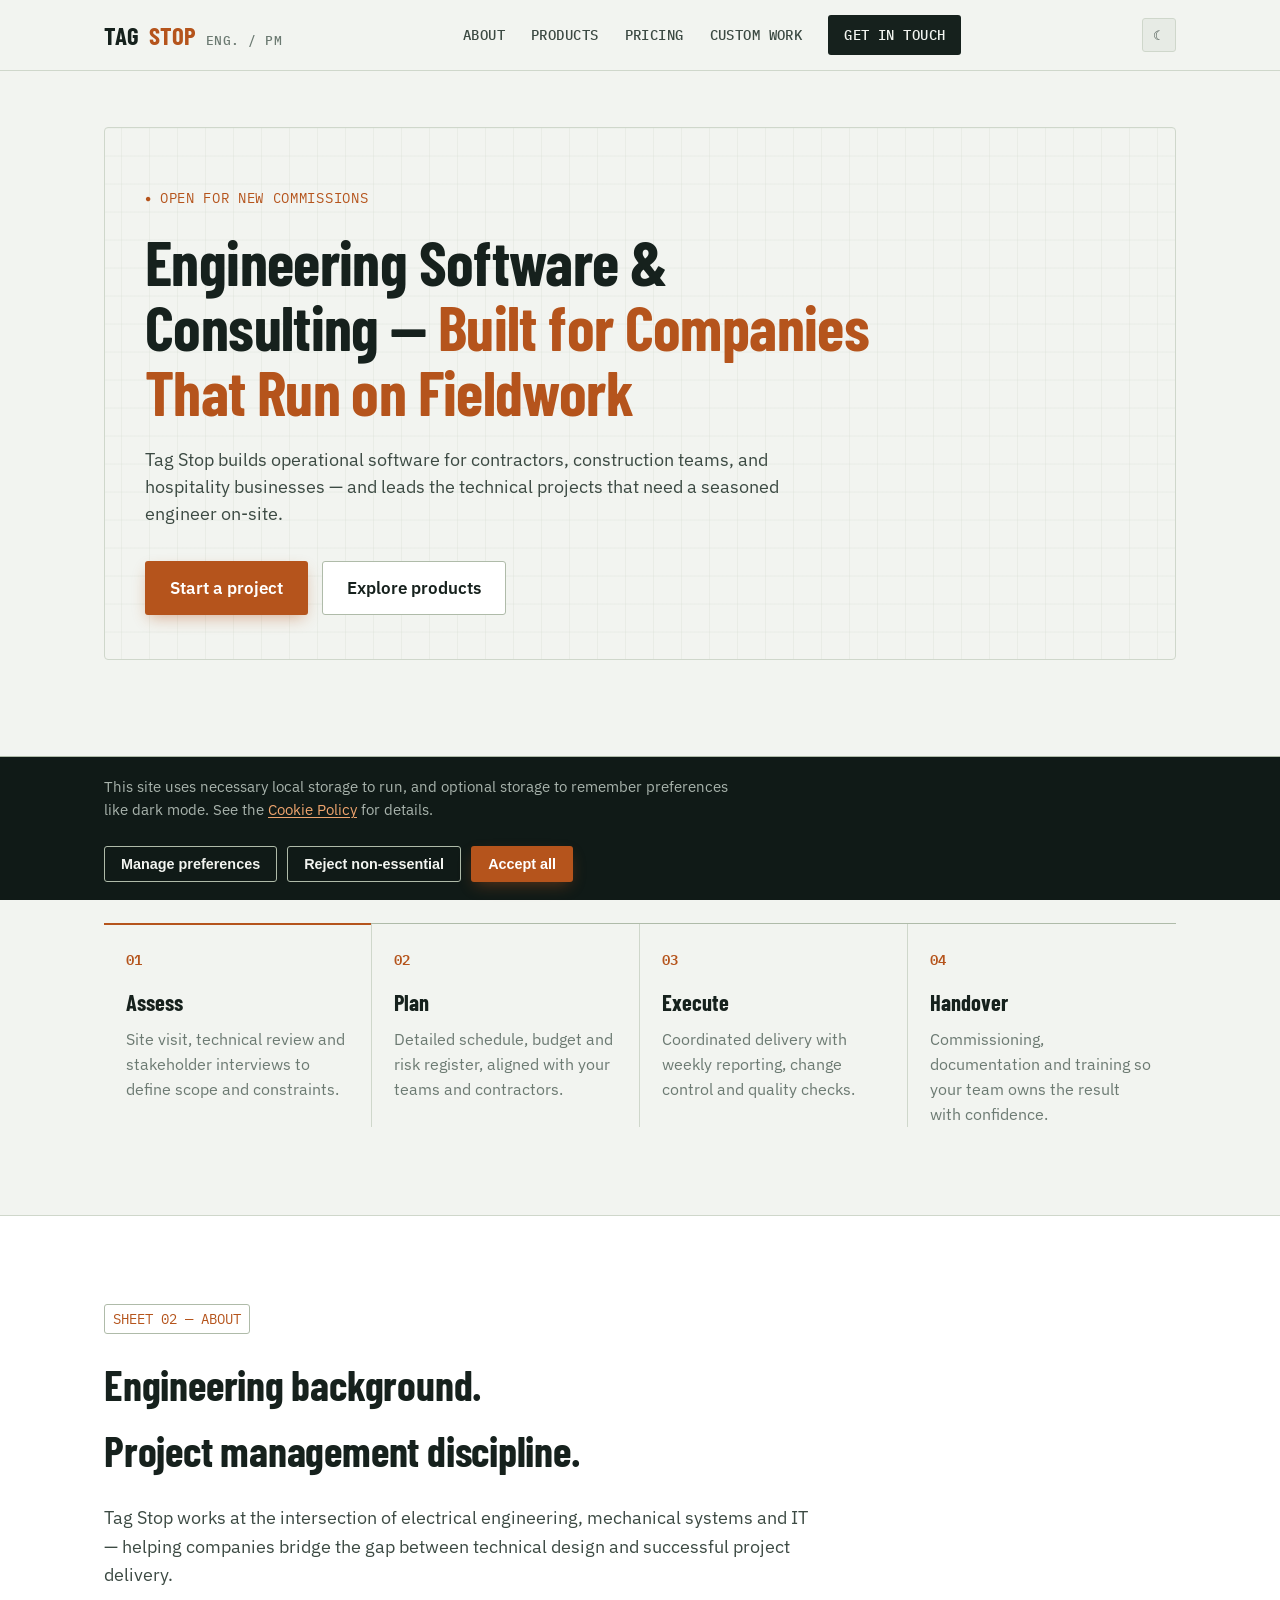
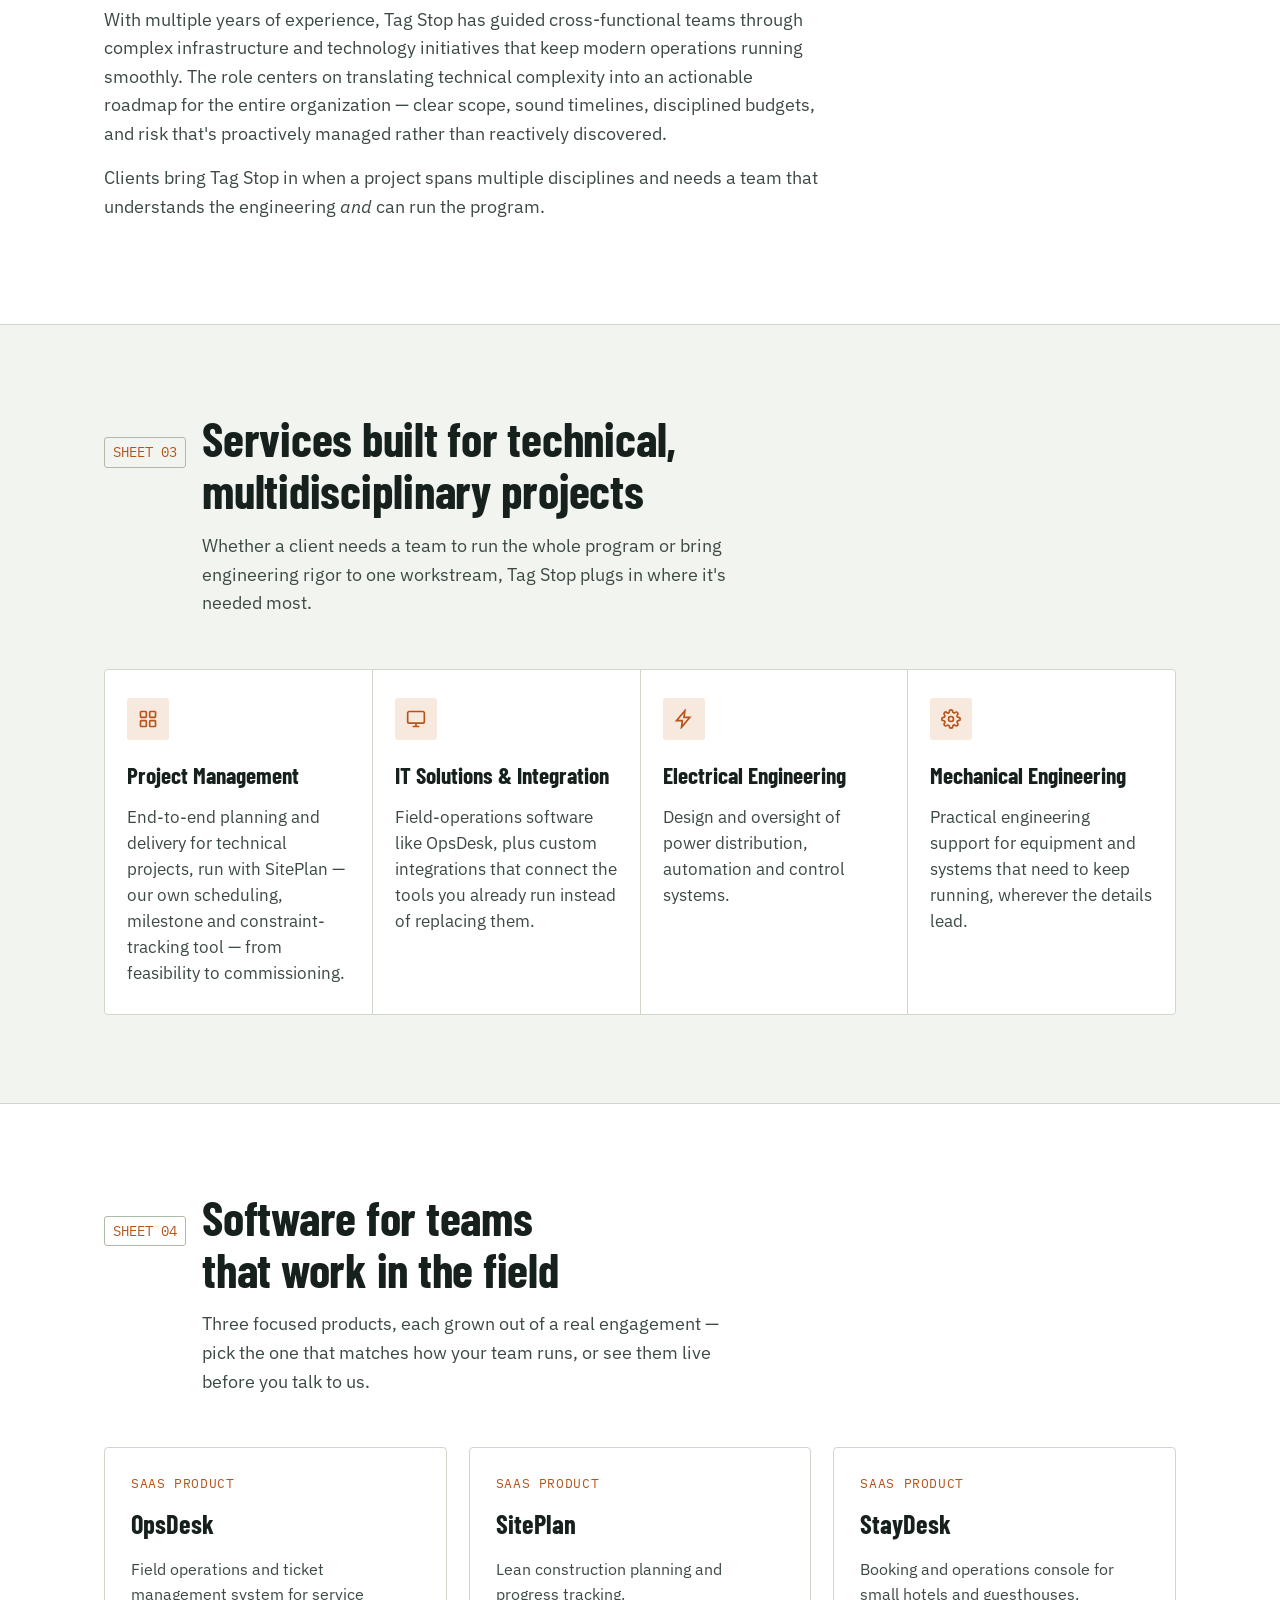
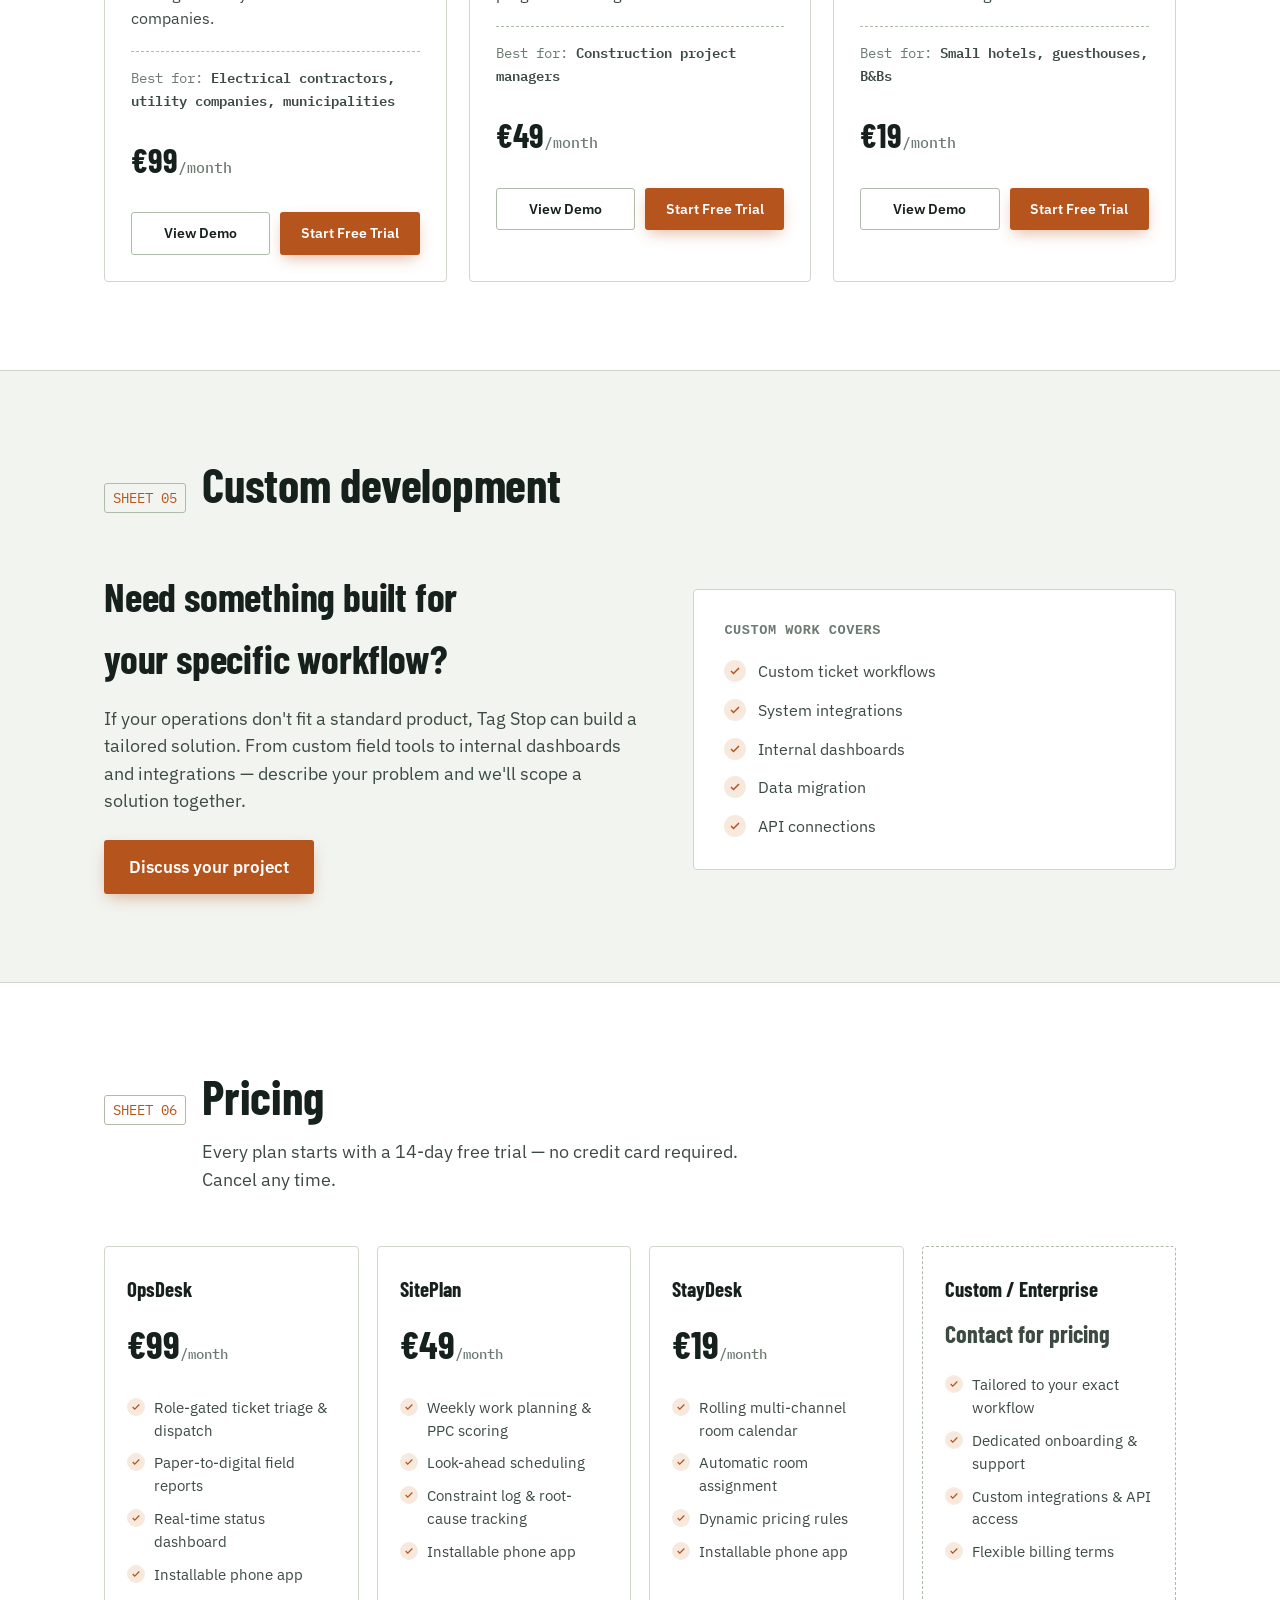
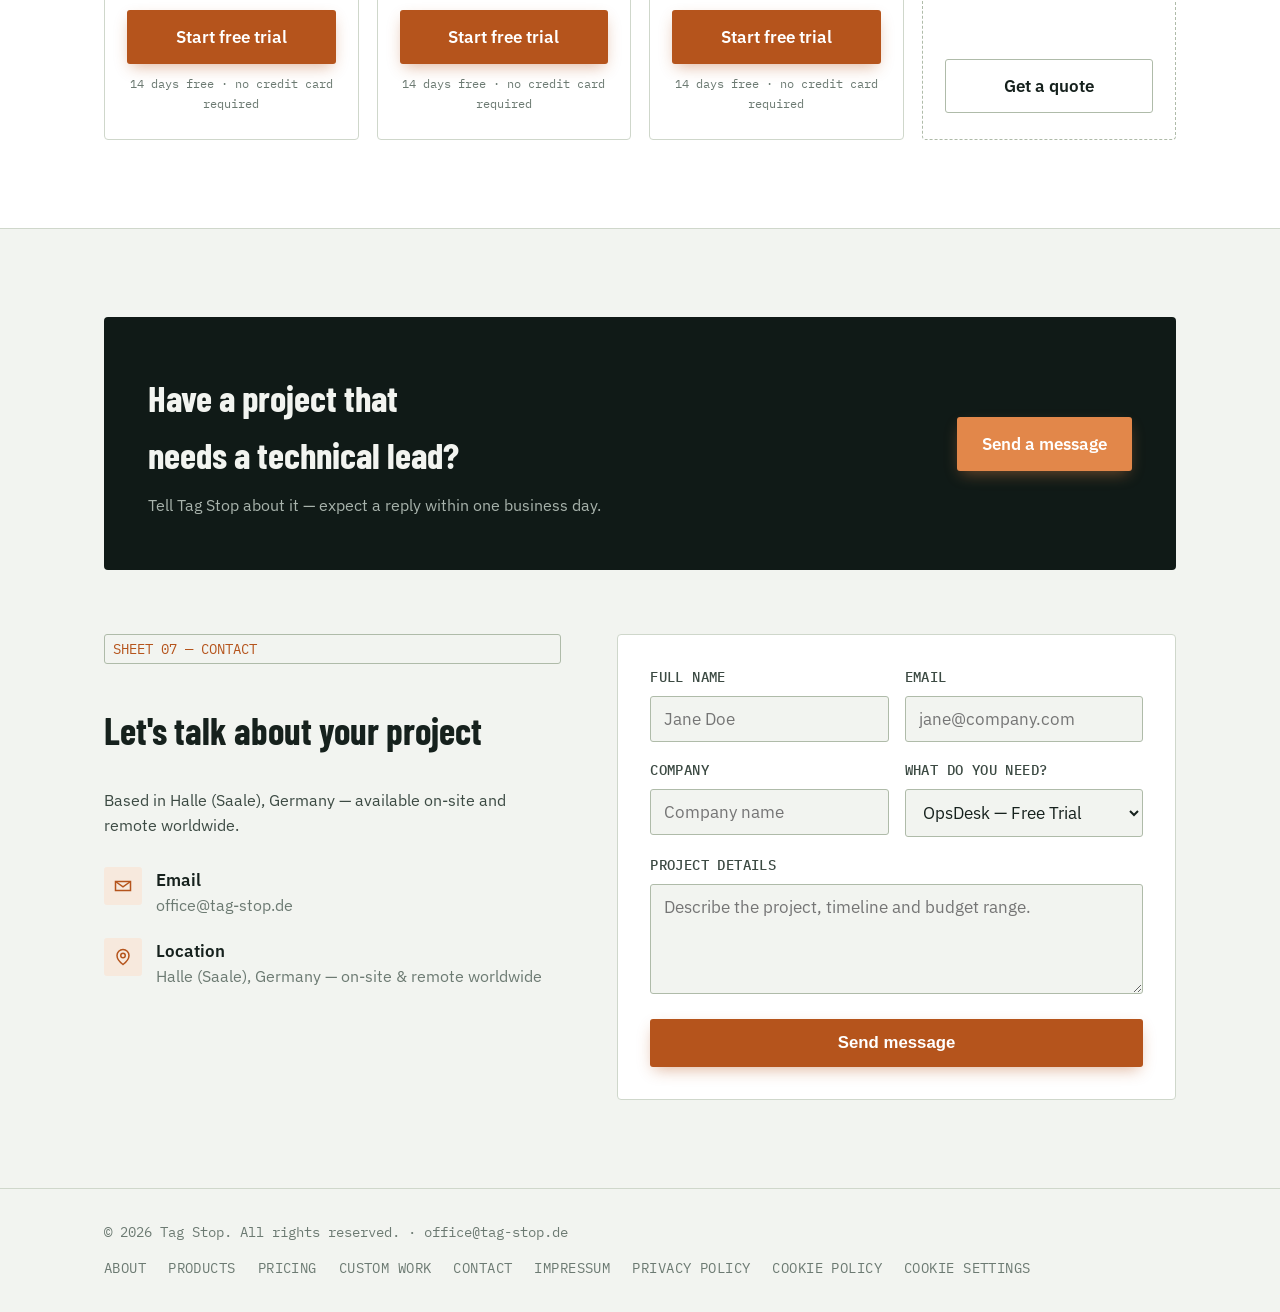
==== commit 3a534d46: "Redesign homepage as product-led SaaS site with Products, Pricing and Custom Work Restructures index" ====
--- a/index.html
+++ b/index.html
@@ -3,28 +3,763 @@
 <head>
 <meta charset="UTF-8">
 <meta name="viewport" content="width=device-width, initial-scale=1.0">
-<title>Tag Stop — Project Management & Engineering Consultant</title>
-<meta name="description" content="Tag Stop helps companies deliver complex electrical, mechanical and IT projects on time and on budget — project management, systems integration and engineering consulting.">
+<title>Tag Stop — Engineering Software &amp; Consulting</title>
+<meta name="description" content="Tag Stop builds operational software — OpsDesk, SitePlan and StayDesk — for contractors, construction teams and hospitality businesses, and leads the technical engineering projects that need a seasoned specialist on-site. Based in Halle (Saale), Germany.">
+<link rel="canonical" href="https://www.tag-stop.de/">
 <link rel="preconnect" href="https://fonts.googleapis.com">
 <link rel="preconnect" href="https://fonts.gstatic.com" crossorigin>
 <link href="https://fonts.googleapis.com/css2?family=Barlow+Condensed:wght@500;600;700&family=IBM+Plex+Sans:wght@400;500;600&family=IBM+Plex+Mono:wght@500;600&display=swap" rel="stylesheet">
-<link rel="stylesheet" href="styles.css">
+<style>
+:root{
+  --paper:#F2F4F0;
+  --paper-050:#FFFFFF;
+  --paper-100:#E7EBE5;
+  --ink-900:#16211D;
+  --ink-700:#3C4A43;
+  --ink-500:#6C7A72;
+  --ink-300:#A8B3AC;
+  --line:#CFD7CB;
+  --line-strong:#AFBBA9;
+  --accent:#B5541C;
+  --accent-600:#8F4116;
+  --accent-050:#F7E9DD;
+  --blue-ink:#2C5870;
+  --blue-050:#E4EDF0;
+  --panel-dark:#101A17;
+  --panel-dark-2:#182620;
+  --display:'Barlow Condensed',sans-serif;
+  --body:'IBM Plex Sans',sans-serif;
+  --mono:'IBM Plex Mono',monospace;
+}
+:root[data-theme="dark"]{
+  --paper:#0E1613;
+  --paper-050:#131E1A;
+  --paper-100:#1A2622;
+  --ink-900:#EAF0EA;
+  --ink-700:#B7C4BC;
+  --ink-500:#899A90;
+  --ink-300:#3A4842;
+  --line:#28362F;
+  --line-strong:#3A4A42;
+  --accent:#E2874A;
+  --accent-600:#EEA46E;
+  --accent-050:#2A1D12;
+  --blue-ink:#7FB2CC;
+  --blue-050:#16262E;
+  --panel-dark:#08100D;
+  --panel-dark-2:#0F1915;
+}
+@media (prefers-color-scheme: dark){
+  :root:not([data-theme="light"]){
+    --paper:#0E1613;
+    --paper-050:#131E1A;
+    --paper-100:#1A2622;
+    --ink-900:#EAF0EA;
+    --ink-700:#B7C4BC;
+    --ink-500:#899A90;
+    --ink-300:#3A4842;
+    --line:#28362F;
+    --line-strong:#3A4A42;
+    --accent:#E2874A;
+    --accent-600:#EEA46E;
+    --accent-050:#2A1D12;
+    --blue-ink:#7FB2CC;
+    --blue-050:#16262E;
+    --panel-dark:#08100D;
+    --panel-dark-2:#0F1915;
+  }
+}
+*{box-sizing:border-box;margin:0;padding:0;}
+html{scroll-behavior:smooth;}
+@media (prefers-reduced-motion: reduce){
+  html{scroll-behavior:auto;}
+  *{animation-duration:0.001ms !important; transition-duration:0.001ms !important;}
+}
+body{
+  font-family:var(--body);
+  background:var(--paper);
+  color:var(--ink-900);
+  line-height:1.55;
+  -webkit-font-smoothing:antialiased;
+}
+img,svg{display:block;max-width:100%;}
+a{color:inherit;text-decoration:none;}
+ul{list-style:none;}
+:focus-visible{outline:2px solid var(--accent);outline-offset:2px;}
+h1,h2,h3,h4{text-wrap:balance;}
+
+.wrap{
+  width:100%;
+  max-width:1120px;
+  margin:0 auto;
+  padding-inline:24px;
+}
+
+/* Header */
+header{
+  position:sticky;
+  top:0;
+  z-index:50;
+  background:color-mix(in srgb, var(--paper) 90%, transparent);
+  backdrop-filter:blur(10px);
+  border-bottom:1px solid var(--line);
+}
+.nav{
+  display:flex;
+  align-items:center;
+  justify-content:space-between;
+  padding-block:15px;
+}
+.brand{
+  font-family:var(--display);
+  font-weight:700;
+  font-size:1.55rem;
+  letter-spacing:0.01em;
+  display:flex;
+  align-items:baseline;
+  gap:9px;
+}
+.brand .brand-sub{
+  font-family:var(--mono);
+  font-weight:500;
+  font-size:0.8rem;
+  letter-spacing:0.04em;
+  text-transform:uppercase;
+  color:var(--ink-500);
+}
+.brand span{color:var(--accent);}
+.nav-links{
+  display:flex;
+  gap:26px;
+  align-items:center;
+}
+.nav-links a{
+  font-family:var(--mono);
+  font-size:0.9rem;
+  letter-spacing:0.03em;
+  text-transform:uppercase;
+  font-weight:500;
+  color:var(--ink-700);
+  transition:color .15s;
+}
+.nav-links a:hover{color:var(--accent);}
+.nav-cta{
+  background:var(--ink-900);
+  color:var(--paper) !important;
+  padding:9px 16px;
+  border-radius:3px;
+}
+.theme-toggle{
+  background:var(--paper-100);
+  border:1px solid var(--line);
+  border-radius:3px;
+  width:34px;
+  height:34px;
+  display:flex;
+  align-items:center;
+  justify-content:center;
+  cursor:pointer;
+  color:var(--ink-700);
+}
+.menu-btn{
+  display:none;
+  background:none;
+  border:none;
+  cursor:pointer;
+  color:var(--ink-900);
+  padding:6px;
+}
+.nav-right{display:flex;align-items:center;gap:14px;}
+
+/* Hero — laid out like a drawing-sheet title block */
+.hero{
+  padding-block:56px 0;
+  position:relative;
+}
+.hero-frame{
+  border:1px solid var(--line);
+  border-radius:4px;
+  overflow:hidden;
+}
+.hero-main{
+  padding:56px 40px 44px;
+  background:
+    repeating-linear-gradient(0deg, transparent, transparent 27px, color-mix(in srgb, var(--line) 55%, transparent) 28px),
+    repeating-linear-gradient(90deg, transparent, transparent 27px, color-mix(in srgb, var(--line) 55%, transparent) 28px);
+  background-size:28px 28px;
+  background-position:center;
+}
+.eyebrow{
+  display:inline-flex;
+  align-items:center;
+  gap:8px;
+  font-family:var(--mono);
+  font-size:0.85rem;
+  letter-spacing:0.05em;
+  text-transform:uppercase;
+  color:var(--accent);
+  margin-bottom:20px;
+}
+.eyebrow::before{content:"●"; font-size:0.65rem;}
+.hero h1{
+  font-family:var(--display);
+  font-weight:700;
+  font-size:clamp(2.2rem, 5.4vw, 3.9rem);
+  letter-spacing:-0.01em;
+  line-height:1.04;
+  max-width:880px;
+}
+.hero h1 em{
+  font-style:normal;
+  color:var(--accent);
+}
+.hero p.lead{
+  margin-top:22px;
+  font-size:1.1rem;
+  color:var(--ink-700);
+  max-width:640px;
+}
+.hero-actions{
+  display:flex;
+  gap:14px;
+  margin-top:34px;
+  flex-wrap:wrap;
+}
+.btn{
+  display:inline-flex;
+  align-items:center;
+  gap:8px;
+  padding:13px 24px;
+  border-radius:3px;
+  font-weight:600;
+  font-size:1.05rem;
+  cursor:pointer;
+  border:1px solid transparent;
+  transition:transform .15s, box-shadow .15s, background .15s;
+}
+.btn:hover{transform:translateY(-1px);}
+.btn-primary{
+  background:var(--accent);
+  color:#fff;
+  box-shadow:0 6px 16px -4px color-mix(in srgb, var(--accent) 45%, transparent);
+}
+.btn-primary:hover{background:var(--accent-600);}
+.btn-ghost{
+  background:var(--paper-050);
+  color:var(--ink-900);
+  border:1px solid var(--line-strong);
+}
+.btn-ghost:hover{border-color:var(--ink-500);}
+.btn-block{width:100%;justify-content:center;}
+.btn-sm{padding:9px 16px; font-size:0.9rem;}
+
+/* Section shared */
+section{padding-block:88px;}
+.section-head{
+  max-width:640px;
+  margin-bottom:52px;
+  display:flex;
+  align-items:baseline;
+  gap:16px;
+}
+.sheet-no{
+  font-family:var(--mono);
+  font-size:0.9rem;
+  color:var(--accent);
+  border:1px solid var(--line-strong);
+  border-radius:3px;
+  padding:3px 8px;
+  flex-shrink:0;
+  white-space:nowrap;
+}
+.kicker{
+  font-family:var(--mono);
+  font-size:0.9rem;
+  color:var(--accent);
+  border:1px solid var(--line-strong);
+  border-radius:3px;
+  padding:3px 8px;
+  display:inline-block;
+  margin-bottom:18px;
+}
+.section-head h2{
+  font-family:var(--display);
+  font-size:clamp(2.2rem, 3.9vw, 3rem);
+  font-weight:700;
+  letter-spacing:-0.005em;
+  line-height:1.08;
+}
+.section-head p{
+  margin-top:14px;
+  color:var(--ink-700);
+  font-size:1.15rem;
+  max-width:560px;
+}
+.alt-bg{background:var(--paper-050); border-top:1px solid var(--line); border-bottom:1px solid var(--line);}
+
+/* About */
+.about-copy h3{
+  font-family:var(--display);
+  font-weight:700;
+  font-size:clamp(1.95rem,3.4vw,2.65rem);
+  letter-spacing:-0.005em;
+  margin-bottom:20px;
+}
+.about-copy p{color:var(--ink-700); font-size:1.15rem; margin-bottom:16px;}
+
+/* Services */
+.services-grid{
+  display:grid;
+  grid-template-columns:repeat(4,1fr);
+  gap:1px;
+  background:var(--line);
+  border:1px solid var(--line);
+  border-radius:4px;
+  overflow:hidden;
+}
+.service-card{
+  padding:28px 22px;
+  background:var(--paper-050);
+  transition:background .15s;
+}
+.service-card:hover{background:color-mix(in srgb, var(--accent-050) 55%, var(--paper-050));}
+.service-card .icon{
+  width:42px;height:42px;
+  border-radius:3px;
+  background:var(--accent-050);
+  color:var(--accent);
+  display:flex;align-items:center;justify-content:center;
+  margin-bottom:18px;
+}
+.service-card h3{
+  font-family:var(--display);
+  font-size:1.45rem;
+  font-weight:700;
+  margin-bottom:10px;
+}
+.service-card p{font-size:1.05rem;color:var(--ink-700);}
+
+/* Products */
+.products-grid{
+  display:grid;
+  grid-template-columns:repeat(3,1fr);
+  gap:22px;
+}
+.product-card{
+  border:1px solid var(--line);
+  border-radius:4px;
+  overflow:hidden;
+  background:var(--paper-050);
+  display:flex;
+  flex-direction:column;
+}
+.product-body{padding:26px; display:flex; flex-direction:column; gap:6px; flex:1;}
+.product-tag{
+  font-family:var(--mono);
+  font-size:0.8rem;
+  text-transform:uppercase;
+  letter-spacing:0.05em;
+  color:var(--accent);
+}
+.product-body h3{font-family:var(--display); font-size:1.65rem; font-weight:700; margin-top:4px;}
+.product-desc{font-size:1rem;color:var(--ink-700); margin-top:6px;}
+.product-audience{
+  font-family:var(--mono);
+  font-size:0.85rem;
+  color:var(--ink-500);
+  margin-top:14px;
+  padding-top:14px;
+  border-top:1px dashed var(--line-strong);
+}
+.product-audience strong{color:var(--ink-700); font-weight:600;}
+.product-price{
+  font-family:var(--display);
+  font-size:2.1rem;
+  font-weight:700;
+  color:var(--ink-900);
+  margin-top:16px;
+}
+.product-price span{font-family:var(--mono); font-size:0.95rem; font-weight:500; color:var(--ink-500);}
+.product-actions{display:flex; gap:10px; flex-wrap:wrap; margin-top:20px;}
+.product-actions .btn{flex:1; justify-content:center; white-space:nowrap;}
+
+/* Custom development */
+.custom-wrap{
+  display:grid;
+  grid-template-columns:1.05fr 0.95fr;
+  gap:56px;
+  align-items:center;
+}
+.custom-copy h2{
+  font-family:var(--display);
+  font-size:clamp(1.9rem,3.2vw,2.5rem);
+  font-weight:700;
+  letter-spacing:-0.005em;
+  margin-bottom:16px;
+}
+.custom-copy p{color:var(--ink-700); font-size:1.1rem; margin-bottom:26px;}
+.check-list{display:flex; flex-direction:column; gap:14px;}
+.check-list li{
+  display:flex;
+  align-items:flex-start;
+  gap:12px;
+  font-size:1rem;
+  color:var(--ink-700);
+}
+.check-list .check-icon{
+  flex-shrink:0;
+  width:22px;height:22px;
+  border-radius:50%;
+  background:var(--accent-050);
+  color:var(--accent);
+  display:flex;align-items:center;justify-content:center;
+  margin-top:1px;
+}
+.custom-card{
+  background:var(--paper-050);
+  border:1px solid var(--line);
+  border-radius:4px;
+  padding:30px;
+}
+.custom-card h4{
+  font-family:var(--mono);
+  font-size:0.85rem;
+  text-transform:uppercase;
+  letter-spacing:0.04em;
+  color:var(--ink-500);
+  margin-bottom:18px;
+}
+
+/* Pricing */
+.pricing-grid{
+  display:grid;
+  grid-template-columns:repeat(4,1fr);
+  gap:18px;
+  align-items:stretch;
+}
+.price-card{
+  border:1px solid var(--line);
+  border-radius:4px;
+  background:var(--paper-050);
+  padding:26px 22px;
+  display:flex;
+  flex-direction:column;
+}
+.price-card.is-custom{border-style:dashed; border-color:var(--line-strong); background:transparent;}
+.price-name{font-family:var(--display); font-size:1.3rem; font-weight:700;}
+.price-amount{
+  font-family:var(--display);
+  font-size:2.4rem;
+  font-weight:700;
+  margin-top:10px;
+  color:var(--ink-900);
+}
+.price-amount span{font-family:var(--mono); font-size:0.9rem; font-weight:500; color:var(--ink-500);}
+.price-amount.is-contact{font-size:1.5rem; color:var(--ink-700);}
+.price-features{display:flex; flex-direction:column; gap:10px; margin:22px 0 24px; flex:1;}
+.price-features li{
+  display:flex; align-items:flex-start; gap:9px;
+  font-size:0.92rem; color:var(--ink-700);
+}
+.price-features .check-icon{
+  flex-shrink:0; width:18px;height:18px;
+  border-radius:50%;
+  background:var(--accent-050); color:var(--accent);
+  display:flex;align-items:center;justify-content:center;
+  margin-top:1px;
+}
+.price-note{font-family:var(--mono); font-size:0.78rem; color:var(--ink-500); text-align:center; margin-top:10px;}
+
+/* Projects (legacy alias kept for shared list styling) */
+.project-meta{
+  display:flex;
+  justify-content:space-between;
+  font-family:var(--mono);
+  font-size:0.85rem;
+  color:var(--ink-500);
+  padding-top:12px;
+  border-top:1px dashed var(--line-strong);
+  font-variant-numeric:tabular-nums;
+}
+
+/* Process — real sequence, so numbering earns its place */
+.process-grid{
+  display:grid;
+  grid-template-columns:repeat(4,1fr);
+  gap:0;
+  border-top:1px solid var(--line-strong);
+  position:relative;
+}
+.process-step{
+  padding:24px 22px 0;
+  position:relative;
+  border-right:1px solid var(--line);
+}
+.process-step:last-child{border-right:none;}
+.process-step:first-child::before{
+  content:"";
+  position:absolute;
+  top:-1px; left:0;
+  width:100%; height:2px;
+  background:var(--accent);
+}
+.step-num{
+  font-family:var(--mono);
+  font-size:0.9rem;
+  font-weight:600;
+  color:var(--accent);
+  margin-bottom:14px;
+  display:block;
+}
+.process-step h4{font-family:var(--display); font-size:1.4rem; font-weight:700; margin-bottom:8px;}
+.process-step p{font-size:1rem;color:var(--ink-500);}
+
+/* Contact */
+.contact-wrap{
+  display:grid;
+  grid-template-columns:0.9fr 1.1fr;
+  gap:56px;
+}
+.contact-info h2{
+  font-family:var(--display);
+  font-weight:700;
+  font-size:clamp(1.85rem,2.9vw,2.4rem);
+  margin-bottom:8px;
+}
+.contact-info{display:flex; flex-direction:column; gap:20px;}
+.contact-item{display:flex; gap:14px; align-items:flex-start;}
+.contact-item .icon{
+  width:38px;height:38px;flex-shrink:0;
+  border-radius:3px;
+  background:var(--accent-050);
+  color:var(--accent);
+  display:flex;align-items:center;justify-content:center;
+}
+.contact-item h4{font-size:1.05rem;font-weight:600;}
+.contact-item p, .contact-item a{font-size:1rem;color:var(--ink-500);}
+
+.form-card{
+  background:var(--paper-050);
+  border:1px solid var(--line);
+  border-radius:4px;
+  padding:32px;
+}
+.form-row{display:grid; grid-template-columns:1fr 1fr; gap:16px;}
+.field{margin-bottom:18px;}
+.field label{
+  display:block;
+  font-family:var(--mono);
+  font-size:0.85rem;
+  text-transform:uppercase;
+  letter-spacing:0.03em;
+  font-weight:500;
+  margin-bottom:8px;
+  color:var(--ink-700);
+}
+.field input, .field select, .field textarea{
+  width:100%;
+  padding:11px 13px;
+  border:1px solid var(--line-strong);
+  border-radius:3px;
+  background:var(--paper);
+  color:var(--ink-900);
+  font-family:var(--body);
+  font-size:1.05rem;
+}
+.field textarea{resize:vertical; min-height:110px;}
+.field input:focus, .field select:focus, .field textarea:focus{
+  outline:none;
+  border-color:var(--accent);
+  background:var(--paper-050);
+}
+#form-status{font-size:1rem; margin-top:14px; display:none;}
+#form-status.show{display:block;}
+#form-status.ok{color:var(--blue-ink);}
+#form-status.error{color:var(--accent-600);}
+
+/* CTA band — always dark, so pin its colors instead of the theme-swappable vars */
+.cta-band{
+  --paper:#F2F4F0;
+  --ink-300:#A8B3AC;
+  --line-strong:#AFBBA9;
+  --accent:#E2874A;
+  --accent-600:#EEA46E;
+  background:var(--panel-dark);
+  color:var(--paper);
+  border-radius:4px;
+  padding:52px 44px;
+  display:flex;
+  align-items:center;
+  justify-content:space-between;
+  gap:32px;
+  flex-wrap:wrap;
+}
+.cta-band h2{
+  font-family:var(--display);
+  font-size:2.3rem;
+  font-weight:700;
+  max-width:480px;
+  color:var(--paper);
+}
+.cta-band p{color:var(--ink-300); margin-top:10px;}
+.cta-band .btn-primary{background:var(--accent); color:#fff;}
+.cta-band .btn-primary:hover{background:var(--accent-600);}
+
+/* Footer */
+footer{
+  border-top:1px solid var(--line);
+  padding-block:32px;
+}
+.footer-row{
+  display:flex;
+  justify-content:space-between;
+  align-items:center;
+  flex-wrap:wrap;
+  gap:14px;
+}
+.footer-row p{font-family:var(--mono); font-size:0.9rem; color:var(--ink-500);}
+.footer-links{display:flex; gap:22px; flex-wrap:wrap;}
+.footer-links a{font-family:var(--mono); font-size:0.9rem; text-transform:uppercase; letter-spacing:0.03em; color:var(--ink-500);}
+.footer-links a:hover{color:var(--accent);}
+
+/* Cookie consent banner — always dark, so pin its colors instead of the theme-swappable vars */
+.cookie-banner{
+  --paper:#F2F4F0;
+  --ink-300:#A8B3AC;
+  --line-strong:#AFBBA9;
+  --accent-600:#EEA46E;
+  position:fixed;
+  left:0; right:0; bottom:0;
+  z-index:200;
+  background:var(--panel-dark);
+  color:var(--paper);
+  border-top:1px solid var(--line-strong);
+  transform:translateY(100%);
+  transition:transform .25s ease;
+}
+.cookie-banner.show{transform:translateY(0);}
+.cookie-banner-inner{
+  padding-block:18px;
+  display:flex;
+  align-items:center;
+  justify-content:space-between;
+  gap:24px;
+  flex-wrap:wrap;
+}
+.cookie-banner-inner p{font-size:0.95rem; color:var(--ink-300); max-width:640px;}
+.cookie-banner-inner a{color:var(--accent-600); text-decoration:underline; text-underline-offset:2px;}
+.cookie-banner-actions{display:flex; gap:10px; flex-wrap:wrap;}
+.cookie-banner .btn-ghost{background:transparent; color:var(--paper); border-color:var(--line-strong);}
+.cookie-banner .btn-ghost:hover{border-color:var(--paper);}
+
+/* Cookie preferences modal */
+.cookie-modal{
+  position:fixed; inset:0;
+  z-index:210;
+  background:color-mix(in srgb, var(--ink-900) 55%, transparent);
+  display:none;
+  align-items:center;
+  justify-content:center;
+  padding:24px;
+}
+.cookie-modal.show{display:flex;}
+.cookie-modal-card{
+  background:var(--paper-050);
+  border:1px solid var(--line);
+  border-radius:6px;
+  padding:32px;
+  max-width:520px;
+  width:100%;
+  max-height:86vh;
+  overflow-y:auto;
+}
+.cookie-modal-head{display:flex; align-items:center; justify-content:space-between; margin-bottom:10px;}
+.cookie-modal-head h3{font-family:var(--display); font-size:1.5rem; font-weight:700;}
+.cookie-modal-close{
+  background:none; border:none; cursor:pointer;
+  color:var(--ink-500); font-size:1.1rem; line-height:1; padding:4px;
+}
+.cookie-modal-intro{color:var(--ink-700); font-size:0.95rem; margin-bottom:22px;}
+.cookie-cat{
+  display:flex; align-items:flex-start; justify-content:space-between; gap:18px;
+  padding-block:16px;
+  border-top:1px solid var(--line);
+}
+.cookie-cat h4{font-size:1rem; font-weight:600; margin-bottom:4px;}
+.cookie-cat p{font-size:0.9rem; color:var(--ink-500);}
+.cookie-modal-actions{display:flex; justify-content:flex-end; gap:12px; margin-top:24px;}
+
+/* Toggle switch */
+.switch{position:relative; display:inline-block; width:42px; height:24px; flex-shrink:0; margin-top:2px;}
+.switch input{opacity:0; width:0; height:0; position:absolute;}
+.switch-track{
+  position:absolute; inset:0; cursor:pointer;
+  background:var(--line-strong);
+  border-radius:24px;
+  transition:background .15s;
+}
+.switch-track::before{
+  content:""; position:absolute;
+  height:18px; width:18px; left:3px; top:3px;
+  background:#fff;
+  border-radius:50%;
+  transition:transform .15s;
+}
+.switch input:checked + .switch-track{background:var(--accent);}
+.switch input:checked + .switch-track::before{transform:translateX(18px);}
+.switch input:disabled + .switch-track{opacity:0.6; cursor:not-allowed;}
+
+@media (max-width:640px){
+  .cookie-banner-inner{flex-direction:column; align-items:flex-start;}
+  .cookie-banner-actions{width:100%;}
+  .cookie-banner-actions .btn{flex:1;}
+}
+
+/* Responsive */
+@media (max-width: 900px){
+  .nav-links{
+    position:fixed;
+    top:64px; left:0; right:0;
+    background:var(--paper);
+    border-bottom:1px solid var(--line);
+    flex-direction:column;
+    align-items:flex-start;
+    padding:20px 24px;
+    gap:18px;
+    display:none;
+  }
+  .nav-links.open{display:flex;}
+  .menu-btn{display:flex;}
+  .services-grid{grid-template-columns:repeat(2,1fr);}
+  .products-grid{grid-template-columns:1fr;}
+  .pricing-grid{grid-template-columns:repeat(2,1fr);}
+  .process-grid{grid-template-columns:repeat(2,1fr);}
+  .process-step{border-bottom:1px solid var(--line); padding-bottom:20px;}
+  .process-step:nth-child(2n){border-right:none;}
+  .contact-wrap{grid-template-columns:1fr;}
+  .custom-wrap{grid-template-columns:1fr;}
+  .form-row{grid-template-columns:1fr;}
+  .cta-band{flex-direction:column; align-items:flex-start;}
+}
+@media (max-width: 560px){
+  .services-grid{grid-template-columns:1fr;}
+  .process-grid{grid-template-columns:1fr;}
+  .pricing-grid{grid-template-columns:1fr;}
+  section{padding-block:64px;}
+  .hero-main{padding:40px 22px 32px;}
+}
+</style>
 </head>
 <body>
-
-<!--
-  EDIT ME: replace contact details, project descriptions,
-  testimonials and stats below with your real information.
--->
 
 <header>
   <div class="wrap nav">
     <a href="#top" class="brand">TAG<span> STOP</span><span class="brand-sub">Eng. / PM</span></a>
     <div class="nav-links">
       <a href="#about">About</a>
-      <a href="#services">Services</a>
-      <a href="#projects">Projects</a>
-      <a href="#process">Process</a>
+      <a href="#products">Products</a>
+      <a href="#pricing">Pricing</a>
+      <a href="#custom">Custom Work</a>
       <a href="#contact" class="nav-cta">Get in touch</a>
     </div>
     <div class="nav-right">
@@ -44,11 +779,11 @@
       <div class="hero-frame">
         <div class="hero-main">
           <span class="eyebrow">Open for new commissions</span>
-          <h1>Delivering <em>Complex Technical Projects</em> — On Time, On Budget, On Spec.</h1>
-          <p class="lead">Tag Stop is an engineering and project management consultancy that helps organizations plan, integrate, and deliver technical projects — from physical systems and installations to the infrastructure that keeps them running.</p>
+          <h1>Engineering Software &amp; Consulting — <em>Built for Companies That Run on Fieldwork</em></h1>
+          <p class="lead">Tag Stop builds operational software for contractors, construction teams, and hospitality businesses — and leads the technical projects that need a seasoned engineer on-site.</p>
           <div class="hero-actions">
-            <a href="#contact" class="btn btn-primary">Start a project</a>
-            <a href="#projects" class="btn btn-ghost">View past work</a>
+            <a href="#contact-form" class="btn btn-primary">Start a project</a>
+            <a href="#products" class="btn btn-ghost">Explore products</a>
           </div>
         </div>
       </div>
@@ -117,12 +852,12 @@
         <div class="service-card">
           <div class="icon"><svg width="20" height="20" viewBox="0 0 24 24" fill="none" stroke="currentColor" stroke-width="2"><rect x="3" y="3" width="7" height="7" rx="1"/><rect x="14" y="3" width="7" height="7" rx="1"/><rect x="14" y="14" width="7" height="7" rx="1"/><rect x="3" y="14" width="7" height="7" rx="1"/></svg></div>
           <h3>Project Management</h3>
-          <p>End-to-end planning and delivery for technical projects, from feasibility to commissioning.</p>
+          <p>End-to-end planning and delivery for technical projects, run with SitePlan — our own scheduling, milestone and constraint-tracking tool — from feasibility to commissioning.</p>
         </div>
         <div class="service-card">
           <div class="icon"><svg width="20" height="20" viewBox="0 0 24 24" fill="none" stroke="currentColor" stroke-width="2"><rect x="2" y="3" width="20" height="14" rx="2"/><path d="M8 21h8M12 17v4"/></svg></div>
           <h3>IT Solutions &amp; Integration</h3>
-          <p>Practical IT systems for industrial and commercial environments — built to fit real operations.</p>
+          <p>Field-operations software like OpsDesk, plus custom integrations that connect the tools you already run instead of replacing them.</p>
         </div>
         <div class="service-card">
           <div class="icon"><svg width="20" height="20" viewBox="0 0 24 24" fill="none" stroke="currentColor" stroke-width="2"><path d="M13 2 3 14h7l-1 8 10-12h-7l1-8Z"/></svg></div>
@@ -138,40 +873,146 @@
     </div>
   </section>
 
-  <!-- Projects -->
-  <section id="projects" class="alt-bg">
+  <!-- Products -->
+  <section id="products" class="alt-bg">
     <div class="wrap">
       <div class="section-head">
         <span class="sheet-no">SHEET&nbsp;04</span>
         <div>
-          <h2>Solutions by use case</h2>
-          <p>A sample of the kind of work Tag Stop takes on — replace with your own case studies.</p>
-        </div>
-      </div>
-      <div class="projects-grid">
-        <div class="project-card">
-          <div class="project-body">
-            <span class="project-tag">Case Study</span>
-            <h3>Public Lighting Ops Console</h3>
-            <p>Built a ticket-to-repair console for a regional electrical-infrastructure contractor — role-gated triage, dispatch, and a paper-to-digital field report loop replacing phone calls and paper forms.</p>
-            <div class="project-meta"><a href="demos/public-lighting-ops-console.html" style="color:var(--accent);text-decoration:underline;text-underline-offset:2px;">View live demo →</a></div>
+          <h2>Software for teams that work in the field</h2>
+          <p>Three focused products, each grown out of a real engagement — pick the one that matches how your team runs, or see them live before you talk to us.</p>
+        </div>
+      </div>
+      <div class="products-grid">
+        <div class="product-card">
+          <div class="product-body">
+            <span class="product-tag">SaaS Product</span>
+            <h3>OpsDesk</h3>
+            <p class="product-desc">Field operations and ticket management system for service companies.</p>
+            <p class="product-audience">Best for: <strong>Electrical contractors, utility companies, municipalities</strong></p>
+            <p class="product-price">€99<span>/month</span></p>
+            <div class="product-actions">
+              <a href="https://darkmoor14.github.io/Grup/demos/public-lighting-ops-console.html" target="_blank" rel="noopener" class="btn btn-ghost btn-sm">View Demo</a>
+              <a href="#contact-form" class="btn btn-primary btn-sm" data-prefill-service="OpsDesk — Free Trial">Start Free Trial</a>
+            </div>
           </div>
         </div>
-        <div class="project-card">
-          <div class="project-body">
-            <span class="project-tag">Case Study</span>
-            <h3>Last Planner System</h3>
-            <p>A weekly promise-and-tracking layer for internal jobs — milestones, look-ahead planning, a constraint log, and PPC scoring, built on Lean Construction's Last Planner method.</p>
-            <div class="project-meta"><a href="demos/last-planner-system.html" style="color:var(--accent);text-decoration:underline;text-underline-offset:2px;">View live demo →</a></div>
+        <div class="product-card">
+          <div class="product-body">
+            <span class="product-tag">SaaS Product</span>
+            <h3>SitePlan</h3>
+            <p class="product-desc">Lean construction planning and progress tracking.</p>
+            <p class="product-audience">Best for: <strong>Construction project managers</strong></p>
+            <p class="product-price">€49<span>/month</span></p>
+            <div class="product-actions">
+              <a href="https://darkmoor14.github.io/Grup/demos/last-planner-system.html" target="_blank" rel="noopener" class="btn btn-ghost btn-sm">View Demo</a>
+              <a href="#contact-form" class="btn btn-primary btn-sm" data-prefill-service="SitePlan — Free Trial">Start Free Trial</a>
+            </div>
           </div>
         </div>
-        <div class="project-card">
-          <div class="project-body">
-            <span class="project-tag">Case Study</span>
-            <h3>Guesthouse Booking Console</h3>
-            <p>A booking-to-checkout system for a family-run mountain guesthouse — a rolling room calendar across booking channels, automatic room assignment, and pricing that adjusts itself.</p>
-            <div class="project-meta"><a href="demos/guesthouse-booking-console.html" style="color:var(--accent);text-decoration:underline;text-underline-offset:2px;">View live demo →</a></div>
+        <div class="product-card">
+          <div class="product-body">
+            <span class="product-tag">SaaS Product</span>
+            <h3>StayDesk</h3>
+            <p class="product-desc">Booking and operations console for small hotels and guesthouses.</p>
+            <p class="product-audience">Best for: <strong>Small hotels, guesthouses, B&amp;Bs</strong></p>
+            <p class="product-price">€19<span>/month</span></p>
+            <div class="product-actions">
+              <a href="https://darkmoor14.github.io/Grup/demos/guesthouse-booking-console.html" target="_blank" rel="noopener" class="btn btn-ghost btn-sm">View Demo</a>
+              <a href="#contact-form" class="btn btn-primary btn-sm" data-prefill-service="StayDesk — Free Trial">Start Free Trial</a>
+            </div>
           </div>
+        </div>
+      </div>
+    </div>
+  </section>
+
+  <!-- Custom Development -->
+  <section id="custom">
+    <div class="wrap">
+      <div class="section-head">
+        <span class="sheet-no">SHEET&nbsp;05</span>
+        <div>
+          <h2>Custom development</h2>
+        </div>
+      </div>
+      <div class="custom-wrap">
+        <div class="custom-copy">
+          <h2>Need something built for your specific workflow?</h2>
+          <p>If your operations don't fit a standard product, Tag Stop can build a tailored solution. From custom field tools to internal dashboards and integrations — describe your problem and we'll scope a solution together.</p>
+          <a href="#contact-form" class="btn btn-primary" data-prefill-service="Custom Development">Discuss your project</a>
+        </div>
+        <div class="custom-card">
+          <h4>Custom work covers</h4>
+          <ul class="check-list">
+            <li><span class="check-icon"><svg width="12" height="12" viewBox="0 0 24 24" fill="none" stroke="currentColor" stroke-width="3"><path d="M20 6 9 17l-5-5"/></svg></span>Custom ticket workflows</li>
+            <li><span class="check-icon"><svg width="12" height="12" viewBox="0 0 24 24" fill="none" stroke="currentColor" stroke-width="3"><path d="M20 6 9 17l-5-5"/></svg></span>System integrations</li>
+            <li><span class="check-icon"><svg width="12" height="12" viewBox="0 0 24 24" fill="none" stroke="currentColor" stroke-width="3"><path d="M20 6 9 17l-5-5"/></svg></span>Internal dashboards</li>
+            <li><span class="check-icon"><svg width="12" height="12" viewBox="0 0 24 24" fill="none" stroke="currentColor" stroke-width="3"><path d="M20 6 9 17l-5-5"/></svg></span>Data migration</li>
+            <li><span class="check-icon"><svg width="12" height="12" viewBox="0 0 24 24" fill="none" stroke="currentColor" stroke-width="3"><path d="M20 6 9 17l-5-5"/></svg></span>API connections</li>
+          </ul>
+        </div>
+      </div>
+    </div>
+  </section>
+
+  <!-- Pricing -->
+  <section id="pricing" class="alt-bg">
+    <div class="wrap">
+      <div class="section-head">
+        <span class="sheet-no">SHEET&nbsp;06</span>
+        <div>
+          <h2>Pricing</h2>
+          <p>Every plan starts with a 14-day free trial — no credit card required. Cancel any time.</p>
+        </div>
+      </div>
+      <div class="pricing-grid">
+        <div class="price-card">
+          <span class="price-name">OpsDesk</span>
+          <p class="price-amount">€99<span>/month</span></p>
+          <ul class="price-features">
+            <li><span class="check-icon"><svg width="10" height="10" viewBox="0 0 24 24" fill="none" stroke="currentColor" stroke-width="3"><path d="M20 6 9 17l-5-5"/></svg></span>Role-gated ticket triage &amp; dispatch</li>
+            <li><span class="check-icon"><svg width="10" height="10" viewBox="0 0 24 24" fill="none" stroke="currentColor" stroke-width="3"><path d="M20 6 9 17l-5-5"/></svg></span>Paper-to-digital field reports</li>
+            <li><span class="check-icon"><svg width="10" height="10" viewBox="0 0 24 24" fill="none" stroke="currentColor" stroke-width="3"><path d="M20 6 9 17l-5-5"/></svg></span>Real-time status dashboard</li>
+            <li><span class="check-icon"><svg width="10" height="10" viewBox="0 0 24 24" fill="none" stroke="currentColor" stroke-width="3"><path d="M20 6 9 17l-5-5"/></svg></span>Installable phone app</li>
+          </ul>
+          <a href="#contact-form" class="btn btn-primary btn-block" data-prefill-service="OpsDesk — Free Trial">Start free trial</a>
+          <p class="price-note">14 days free · no credit card required</p>
+        </div>
+        <div class="price-card">
+          <span class="price-name">SitePlan</span>
+          <p class="price-amount">€49<span>/month</span></p>
+          <ul class="price-features">
+            <li><span class="check-icon"><svg width="10" height="10" viewBox="0 0 24 24" fill="none" stroke="currentColor" stroke-width="3"><path d="M20 6 9 17l-5-5"/></svg></span>Weekly work planning &amp; PPC scoring</li>
+            <li><span class="check-icon"><svg width="10" height="10" viewBox="0 0 24 24" fill="none" stroke="currentColor" stroke-width="3"><path d="M20 6 9 17l-5-5"/></svg></span>Look-ahead scheduling</li>
+            <li><span class="check-icon"><svg width="10" height="10" viewBox="0 0 24 24" fill="none" stroke="currentColor" stroke-width="3"><path d="M20 6 9 17l-5-5"/></svg></span>Constraint log &amp; root-cause tracking</li>
+            <li><span class="check-icon"><svg width="10" height="10" viewBox="0 0 24 24" fill="none" stroke="currentColor" stroke-width="3"><path d="M20 6 9 17l-5-5"/></svg></span>Installable phone app</li>
+          </ul>
+          <a href="#contact-form" class="btn btn-primary btn-block" data-prefill-service="SitePlan — Free Trial">Start free trial</a>
+          <p class="price-note">14 days free · no credit card required</p>
+        </div>
+        <div class="price-card">
+          <span class="price-name">StayDesk</span>
+          <p class="price-amount">€19<span>/month</span></p>
+          <ul class="price-features">
+            <li><span class="check-icon"><svg width="10" height="10" viewBox="0 0 24 24" fill="none" stroke="currentColor" stroke-width="3"><path d="M20 6 9 17l-5-5"/></svg></span>Rolling multi-channel room calendar</li>
+            <li><span class="check-icon"><svg width="10" height="10" viewBox="0 0 24 24" fill="none" stroke="currentColor" stroke-width="3"><path d="M20 6 9 17l-5-5"/></svg></span>Automatic room assignment</li>
+            <li><span class="check-icon"><svg width="10" height="10" viewBox="0 0 24 24" fill="none" stroke="currentColor" stroke-width="3"><path d="M20 6 9 17l-5-5"/></svg></span>Dynamic pricing rules</li>
+            <li><span class="check-icon"><svg width="10" height="10" viewBox="0 0 24 24" fill="none" stroke="currentColor" stroke-width="3"><path d="M20 6 9 17l-5-5"/></svg></span>Installable phone app</li>
+          </ul>
+          <a href="#contact-form" class="btn btn-primary btn-block" data-prefill-service="StayDesk — Free Trial">Start free trial</a>
+          <p class="price-note">14 days free · no credit card required</p>
+        </div>
+        <div class="price-card is-custom">
+          <span class="price-name">Custom / Enterprise</span>
+          <p class="price-amount is-contact">Contact for pricing</p>
+          <ul class="price-features">
+            <li><span class="check-icon"><svg width="10" height="10" viewBox="0 0 24 24" fill="none" stroke="currentColor" stroke-width="3"><path d="M20 6 9 17l-5-5"/></svg></span>Tailored to your exact workflow</li>
+            <li><span class="check-icon"><svg width="10" height="10" viewBox="0 0 24 24" fill="none" stroke="currentColor" stroke-width="3"><path d="M20 6 9 17l-5-5"/></svg></span>Dedicated onboarding &amp; support</li>
+            <li><span class="check-icon"><svg width="10" height="10" viewBox="0 0 24 24" fill="none" stroke="currentColor" stroke-width="3"><path d="M20 6 9 17l-5-5"/></svg></span>Custom integrations &amp; API access</li>
+            <li><span class="check-icon"><svg width="10" height="10" viewBox="0 0 24 24" fill="none" stroke="currentColor" stroke-width="3"><path d="M20 6 9 17l-5-5"/></svg></span>Flexible billing terms</li>
+          </ul>
+          <a href="#contact-form" class="btn btn-ghost btn-block" data-prefill-service="Custom Development">Get a quote</a>
         </div>
       </div>
     </div>
@@ -190,9 +1031,9 @@
 
       <div class="contact-wrap">
         <div class="contact-info">
-          <span class="kicker">SHEET 05 — CONTACT</span>
+          <span class="kicker">SHEET 07 — CONTACT</span>
           <h2>Let's talk about your project</h2>
-          <p style="color:var(--ink-700);margin-bottom:10px;">Based in your city, available for on-site and remote engagements.</p>
+          <p style="color:var(--ink-700);margin-bottom:10px;">Based in Halle (Saale), Germany — available on-site and remote worldwide.</p>
 
           <div class="contact-item">
             <div class="icon"><svg width="18" height="18" viewBox="0 0 24 24" fill="none" stroke="currentColor" stroke-width="2"><path d="M4 4h16v16H4z" opacity="0"/><path d="M22 6 12 13 2 6"/><path d="M2 6h20v12H2z"/></svg></div>
@@ -205,7 +1046,7 @@
             <div class="icon"><svg width="18" height="18" viewBox="0 0 24 24" fill="none" stroke="currentColor" stroke-width="2"><path d="M20 10c0 6-8 12-8 12s-8-6-8-12a8 8 0 0 1 16 0Z"/><circle cx="12" cy="10" r="3"/></svg></div>
             <div>
               <h4>Location</h4>
-              <p>Available on-site &amp; remote worldwide</p>
+              <p>Halle (Saale), Germany — on-site &amp; remote worldwide</p>
             </div>
           </div>
         </div>
@@ -214,9 +1055,9 @@
           <!--
             EDIT ME: replace YOUR_FORM_ID below with your real Formspree
             form ID. Sign up free at https://formspree.io, create a new
-            form pointed at office@tag-stop.de (or whatever address should
-            receive these), and it'll give you an ID like "abcdwxyz" —
-            drop it into the action URL in place of YOUR_FORM_ID.
+            form pointed at office@tag-stop.de, and it'll give you an ID
+            like "abcdwxyz" — drop it into the action URL in place of
+            YOUR_FORM_ID.
           -->
           <form id="contact-form-el" action="https://formspree.io/f/YOUR_FORM_ID" method="POST">
             <div class="form-row">
@@ -235,8 +1076,12 @@
                 <input id="company" name="company" type="text" placeholder="Company name">
               </div>
               <div class="field">
-                <label for="service">Service needed</label>
+                <label for="service">What do you need?</label>
                 <select id="service" name="service">
+                  <option>OpsDesk — Free Trial</option>
+                  <option>SitePlan — Free Trial</option>
+                  <option>StayDesk — Free Trial</option>
+                  <option>Custom Development</option>
                   <option>Project Management</option>
                   <option>IT Solutions &amp; Integration</option>
                   <option>Electrical Engineering</option>
@@ -249,7 +1094,7 @@
               <label for="message">Project details</label>
               <textarea id="message" name="message" required placeholder="Describe the project, timeline and budget range."></textarea>
             </div>
-            <button type="submit" class="btn btn-primary" style="width:100%;justify-content:center;">Send message</button>
+            <button type="submit" class="btn btn-primary btn-block">Send message</button>
             <p id="form-status"></p>
           </form>
         </div>
@@ -261,11 +1106,12 @@
 
 <footer>
   <div class="wrap footer-row">
-    <p>© <span id="year"></span> Tag Stop. All rights reserved.</p>
+    <p>© <span id="year"></span> Tag Stop. All rights reserved. · <a href="mailto:office@tag-stop.de" style="color:inherit;">office@tag-stop.de</a></p>
     <div class="footer-links">
       <a href="#about">About</a>
-      <a href="#services">Services</a>
-      <a href="#projects">Projects</a>
+      <a href="#products">Products</a>
+      <a href="#pricing">Pricing</a>
+      <a href="#custom">Custom Work</a>
       <a href="#contact">Contact</a>
       <a href="legal/impressum.html">Impressum</a>
       <a href="legal/datenschutz.html">Privacy Policy</a>
@@ -326,6 +1172,149 @@
   </div>
 </div>
 
-<script src="script.js"></script>
+<script>
+document.addEventListener('DOMContentLoaded', () => {
+  const menuBtn = document.querySelector('.menu-btn');
+  const navLinks = document.querySelector('.nav-links');
+  menuBtn?.addEventListener('click', () => {
+    navLinks.classList.toggle('open');
+  });
+  navLinks?.querySelectorAll('a').forEach(a => {
+    a.addEventListener('click', () => navLinks.classList.remove('open'));
+  });
+
+  // --- Cookie consent (TTDSG / GDPR) ---
+  const CONSENT_KEY = 'ts_cookie_consent';
+  const getConsent = () => {
+    try { return JSON.parse(localStorage.getItem(CONSENT_KEY)); } catch (e) { return null; }
+  };
+  const setConsent = (consent) => {
+    try { localStorage.setItem(CONSENT_KEY, JSON.stringify(consent)); } catch (e) {}
+  };
+  const hasFunctionalConsent = () => !!getConsent()?.functional;
+
+  const root = document.documentElement;
+  const themeToggle = document.querySelector('.theme-toggle');
+  const applyIcon = () => {
+    const isDark = root.getAttribute('data-theme') === 'dark' ||
+      (!root.getAttribute('data-theme') && window.matchMedia('(prefers-color-scheme: dark)').matches);
+    if (themeToggle) themeToggle.textContent = isDark ? '☀' : '☾';
+  };
+  if (hasFunctionalConsent()) {
+    try {
+      const saved = localStorage.getItem('theme');
+      if (saved) root.setAttribute('data-theme', saved);
+    } catch (e) {}
+  }
+  applyIcon();
+  themeToggle?.addEventListener('click', () => {
+    const current = root.getAttribute('data-theme') ||
+      (window.matchMedia('(prefers-color-scheme: dark)').matches ? 'dark' : 'light');
+    const next = current === 'dark' ? 'light' : 'dark';
+    root.setAttribute('data-theme', next);
+    if (hasFunctionalConsent()) {
+      try { localStorage.setItem('theme', next); } catch (e) {}
+    }
+    applyIcon();
+  });
+
+  const cookieBanner = document.getElementById('cookie-banner');
+  const cookieModal = document.getElementById('cookie-modal');
+  const functionalToggle = document.getElementById('cookie-functional');
+  const analyticsToggle = document.getElementById('cookie-analytics');
+
+  const showBanner = () => cookieBanner?.classList.add('show');
+  const hideBanner = () => cookieBanner?.classList.remove('show');
+  const openModal = () => {
+    const c = getConsent() || {};
+    if (functionalToggle) functionalToggle.checked = !!c.functional;
+    if (analyticsToggle) analyticsToggle.checked = !!c.analytics;
+    cookieModal?.classList.add('show');
+  };
+  const closeModal = () => cookieModal?.classList.remove('show');
+
+  const applyConsent = (consent) => {
+    if (!consent.functional) {
+      try { localStorage.removeItem('theme'); } catch (e) {}
+    }
+  };
+
+  if (!getConsent()) showBanner();
+
+  document.getElementById('cookie-accept-all')?.addEventListener('click', () => {
+    const consent = { necessary: true, functional: true, analytics: true, ts: Date.now() };
+    setConsent(consent);
+    applyConsent(consent);
+    hideBanner();
+  });
+  document.getElementById('cookie-reject')?.addEventListener('click', () => {
+    const consent = { necessary: true, functional: false, analytics: false, ts: Date.now() };
+    setConsent(consent);
+    applyConsent(consent);
+    hideBanner();
+  });
+  document.getElementById('cookie-manage')?.addEventListener('click', openModal);
+  document.getElementById('footer-cookie-settings')?.addEventListener('click', (e) => {
+    e.preventDefault();
+    openModal();
+  });
+  document.getElementById('cookie-modal-close')?.addEventListener('click', closeModal);
+  document.getElementById('cookie-modal-cancel')?.addEventListener('click', closeModal);
+  document.getElementById('cookie-save')?.addEventListener('click', () => {
+    const consent = {
+      necessary: true,
+      functional: !!functionalToggle?.checked,
+      analytics: !!analyticsToggle?.checked,
+      ts: Date.now()
+    };
+    setConsent(consent);
+    applyConsent(consent);
+    closeModal();
+    hideBanner();
+  });
+
+  document.getElementById('year').textContent = new Date().getFullYear();
+
+  // Pre-fill the "What do you need?" field when a product/CTA button is clicked
+  const serviceSelect = document.getElementById('service');
+  document.querySelectorAll('[data-prefill-service]').forEach(btn => {
+    btn.addEventListener('click', () => {
+      const value = btn.getAttribute('data-prefill-service');
+      if (!serviceSelect || !value) return;
+      const opt = Array.from(serviceSelect.options).find(o => o.value === value);
+      if (opt) serviceSelect.value = opt.value;
+    });
+  });
+
+  const form = document.getElementById('contact-form-el');
+  const status = document.getElementById('form-status');
+  form?.addEventListener('submit', async (e) => {
+    e.preventDefault();
+    const submitBtn = form.querySelector('button[type="submit"]');
+    submitBtn.disabled = true;
+    status.classList.remove('show', 'ok', 'error');
+    try {
+      const response = await fetch(form.action, {
+        method: 'POST',
+        body: new FormData(form),
+        headers: { Accept: 'application/json' }
+      });
+      if (response.ok) {
+        status.textContent = "Thanks — your message has been sent. Expect a reply within one business day.";
+        status.classList.add('show', 'ok');
+        form.reset();
+      } else {
+        status.textContent = "Something went wrong sending that — please try again or email office@tag-stop.de directly.";
+        status.classList.add('show', 'error');
+      }
+    } catch (err) {
+      status.textContent = "Something went wrong sending that — please try again or email office@tag-stop.de directly.";
+      status.classList.add('show', 'error');
+    } finally {
+      submitBtn.disabled = false;
+    }
+  });
+});
+</script>
 </body>
 </html>
